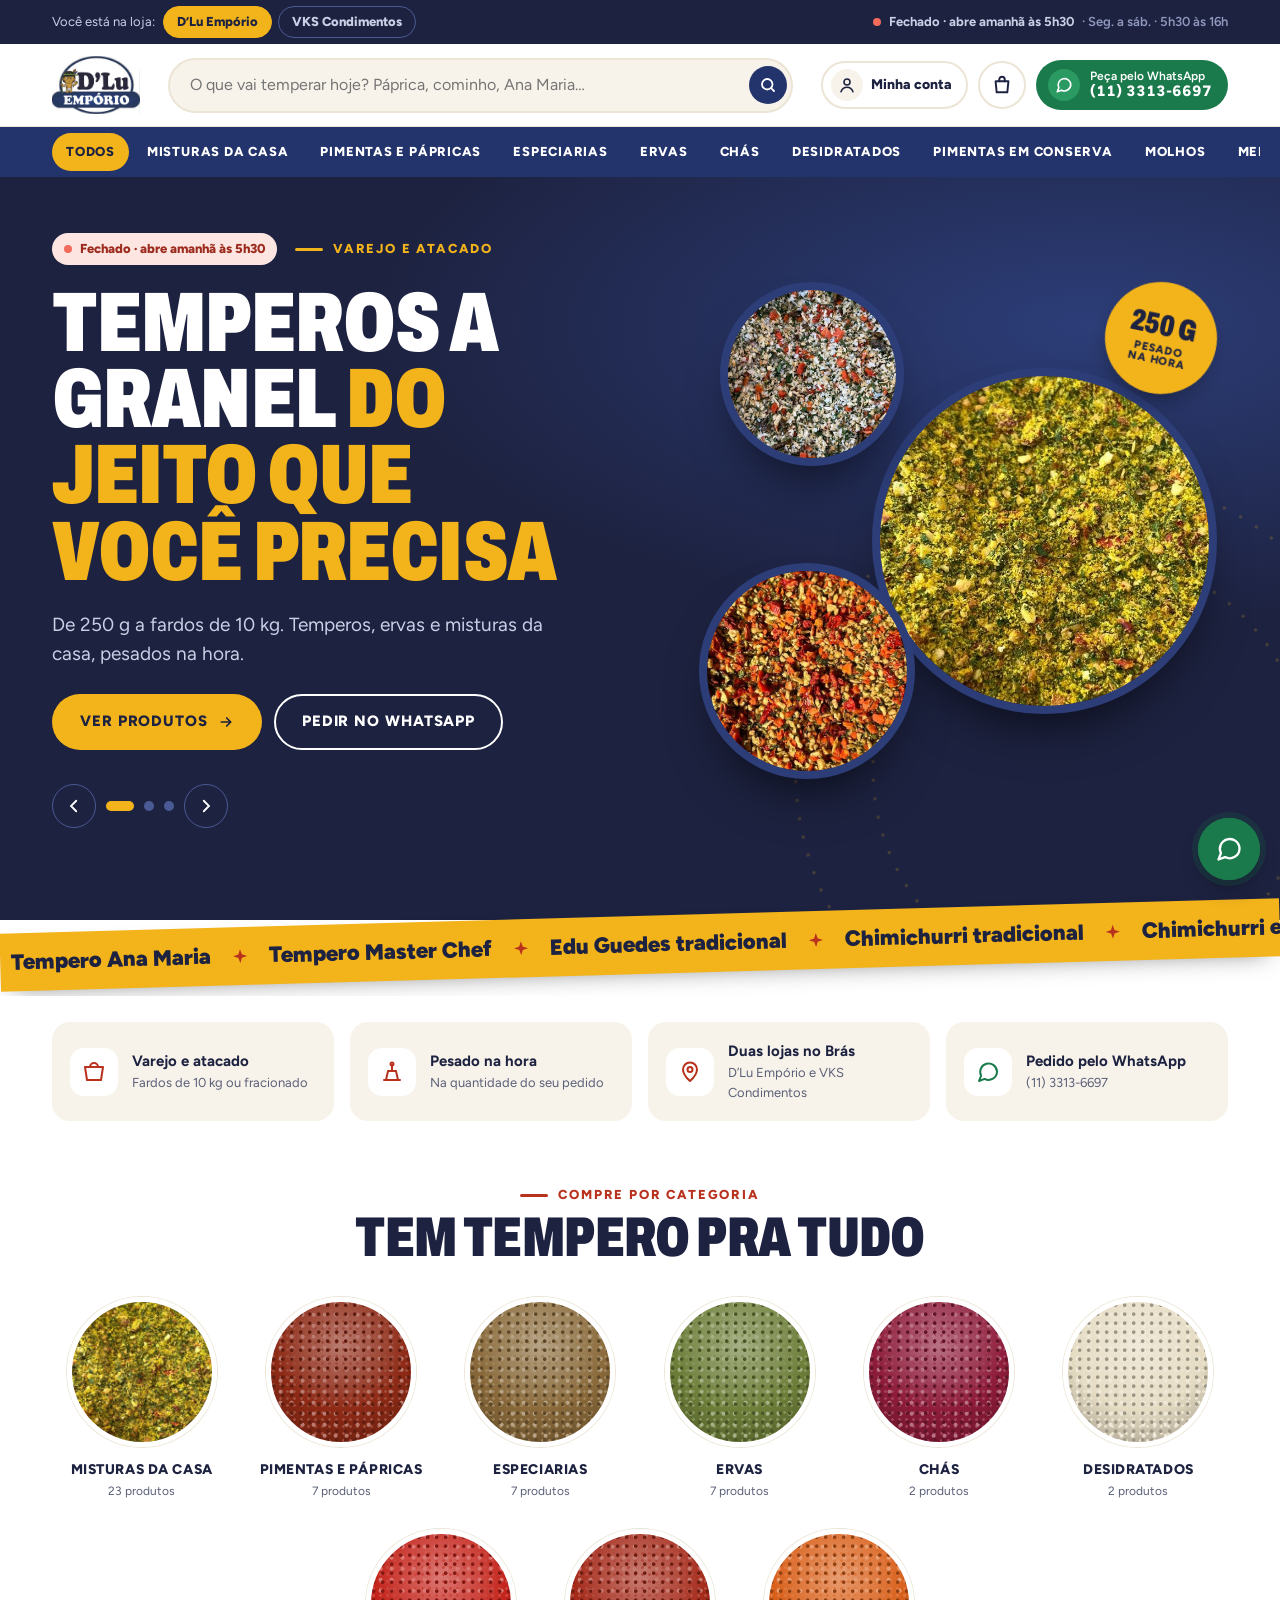
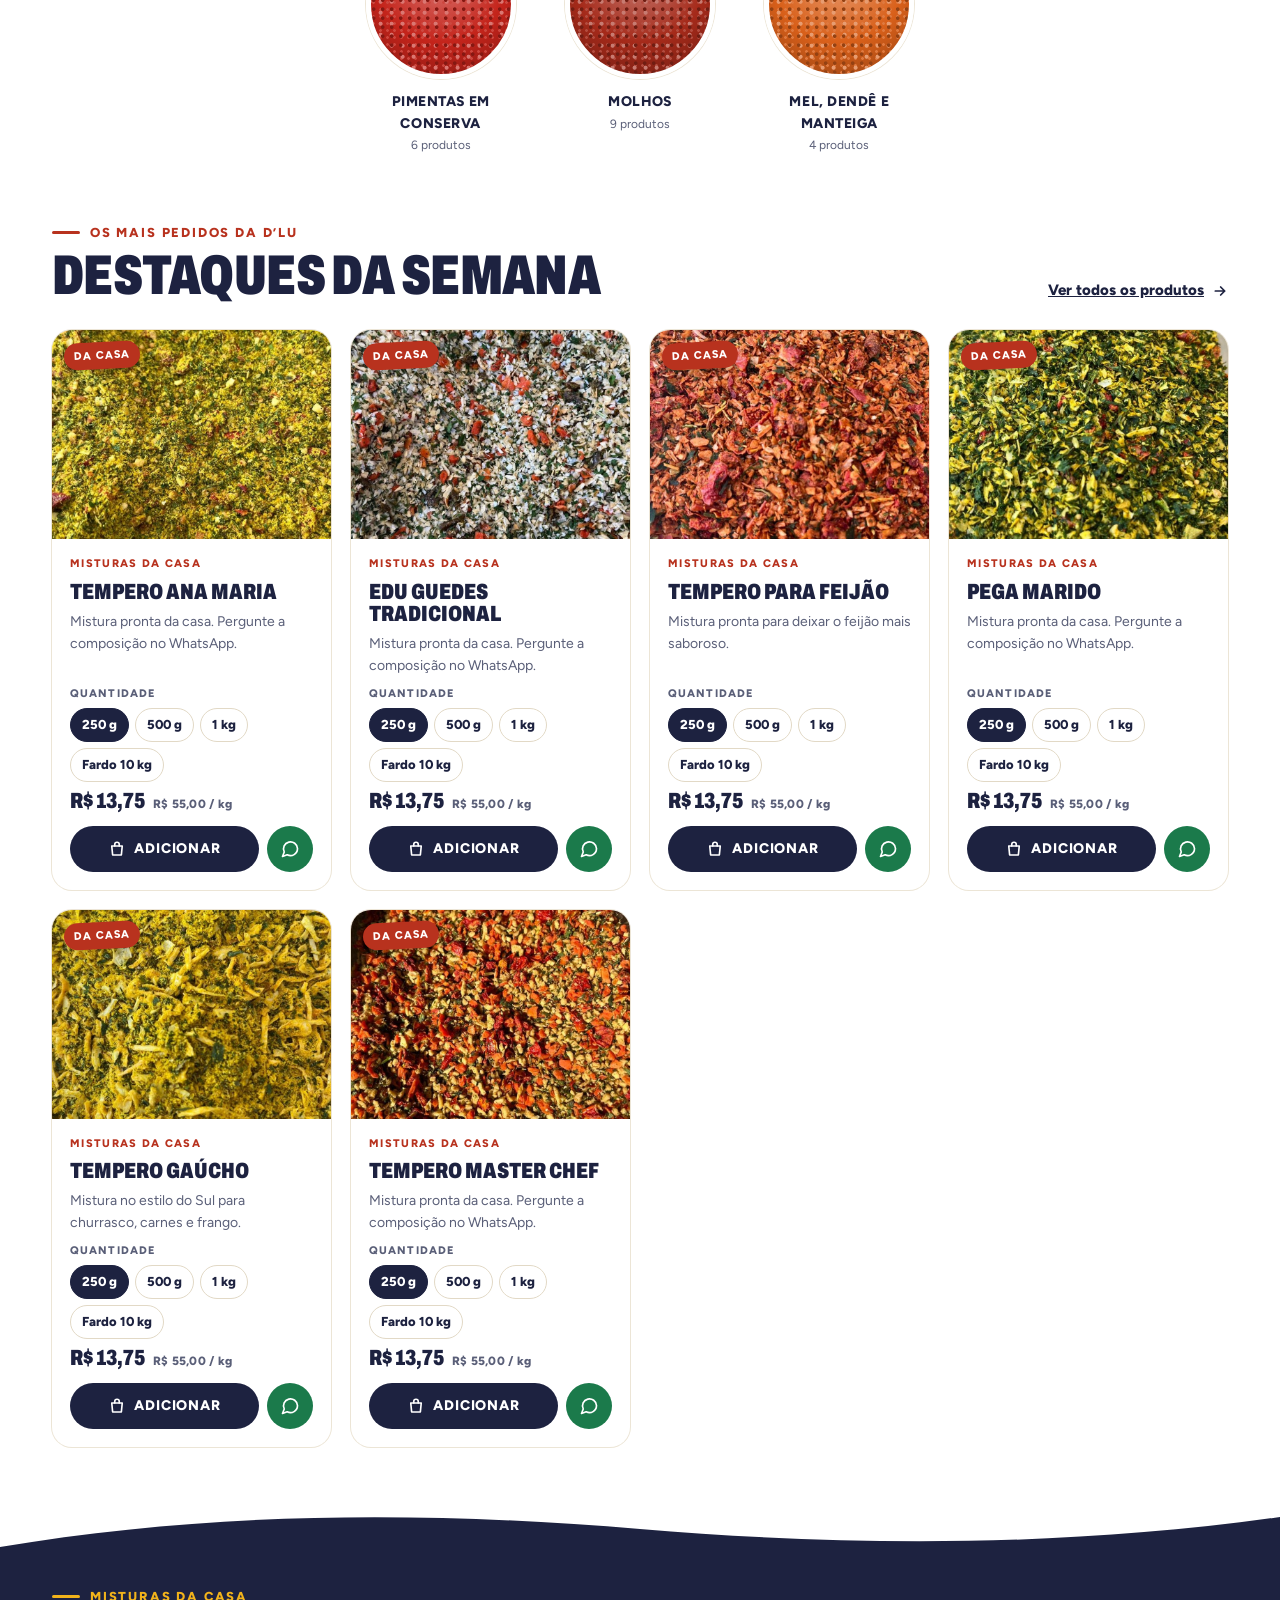
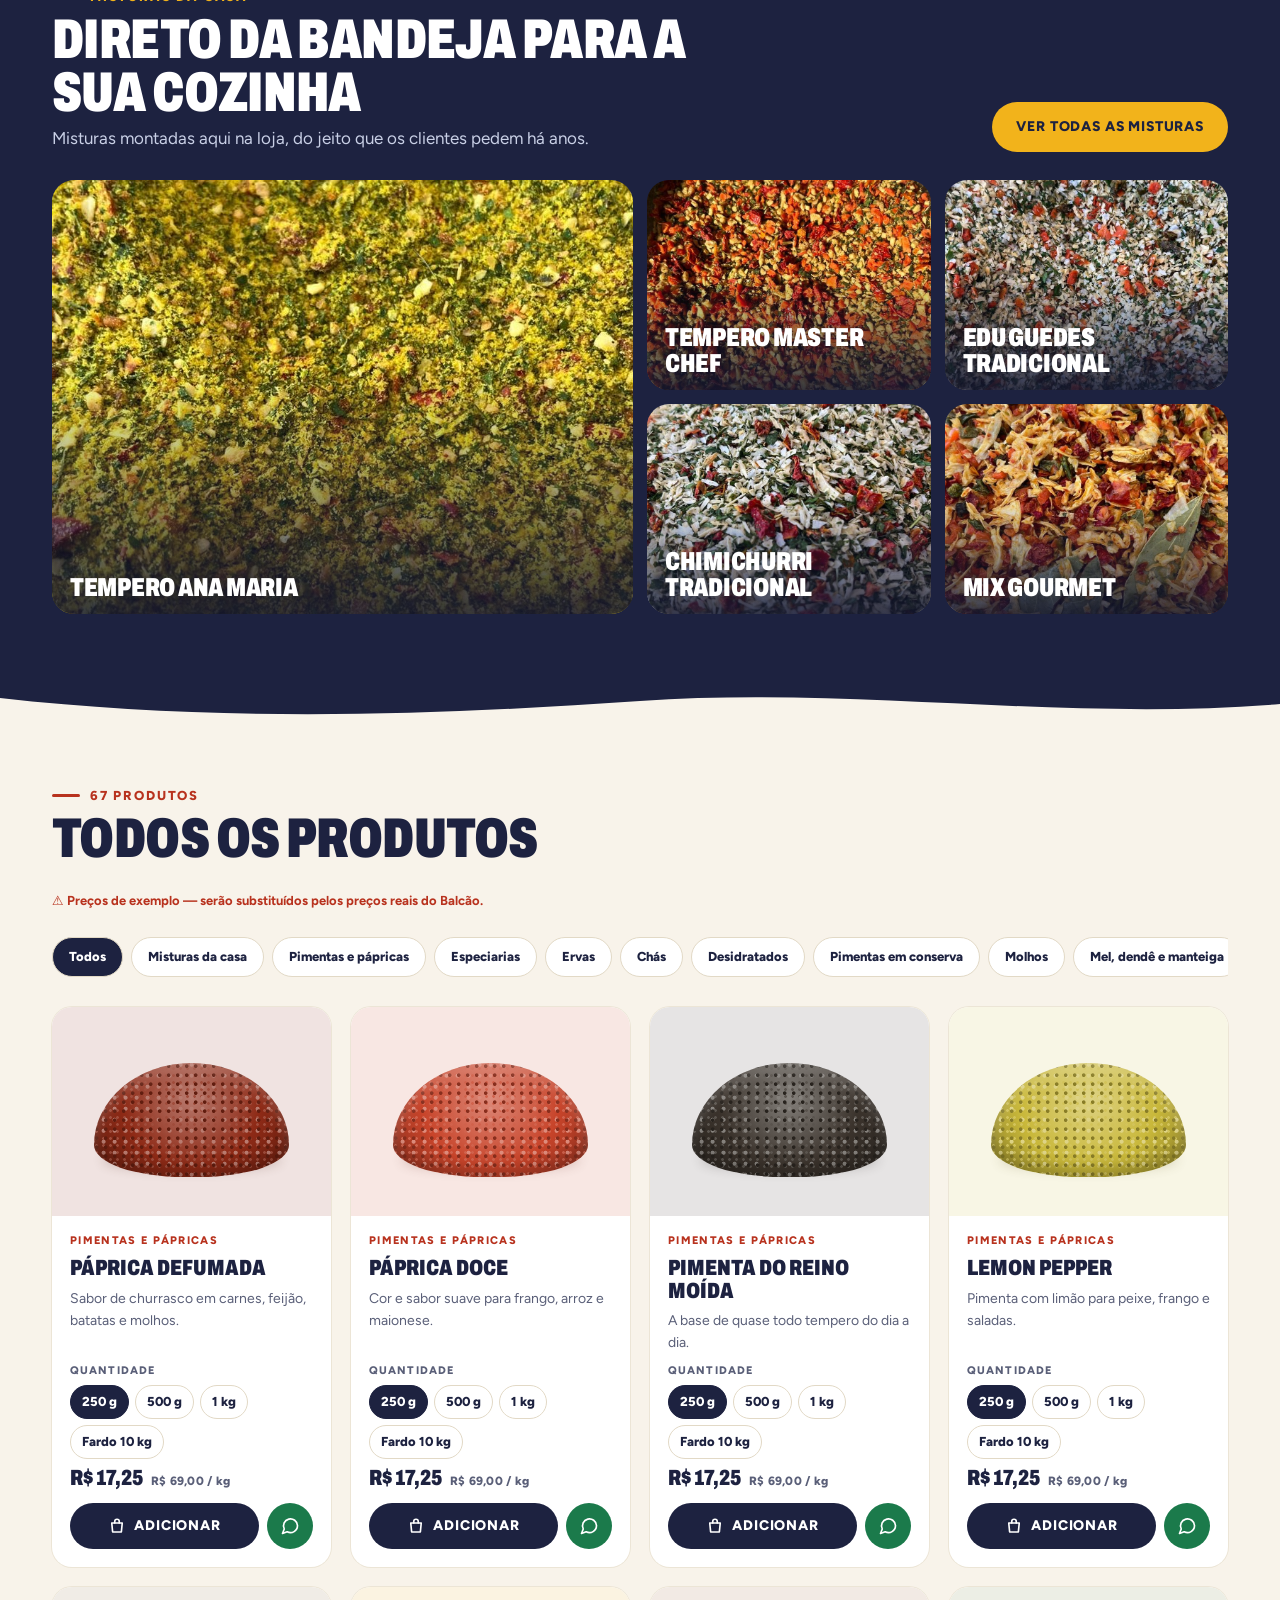
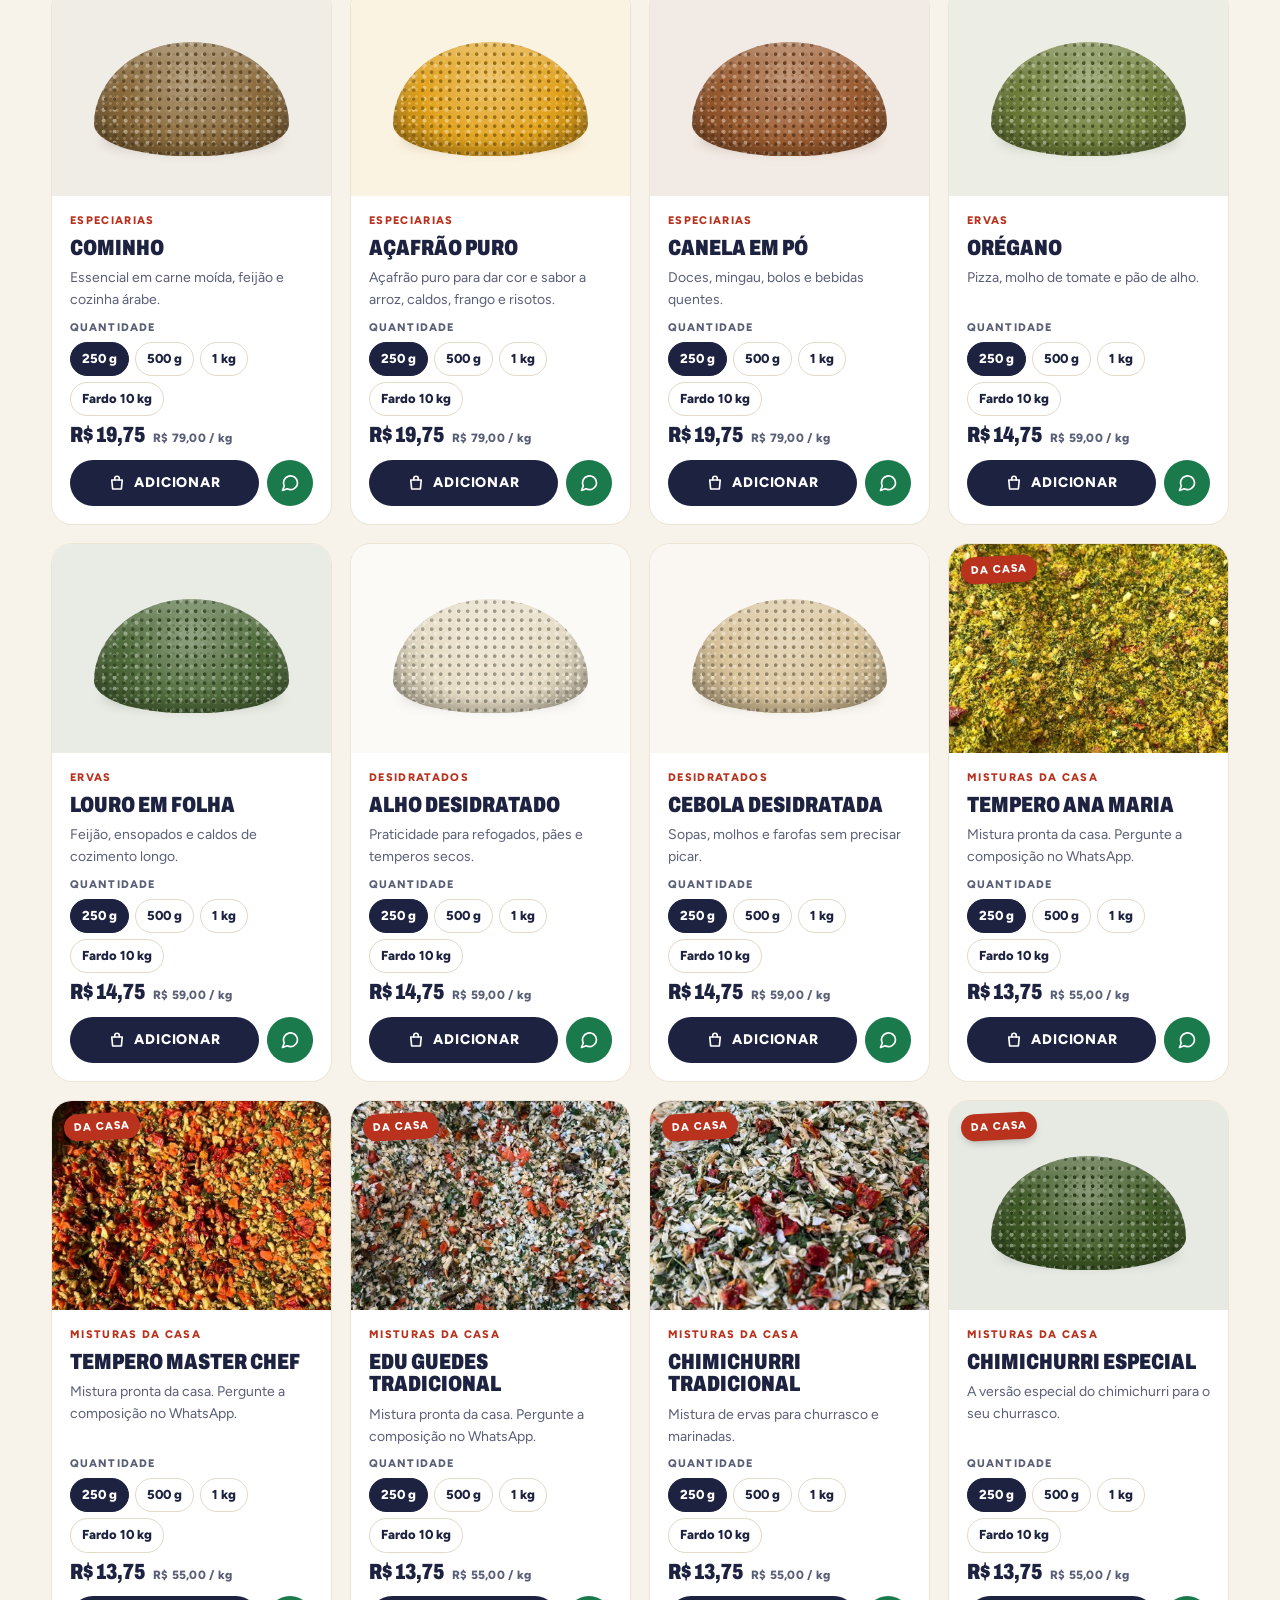
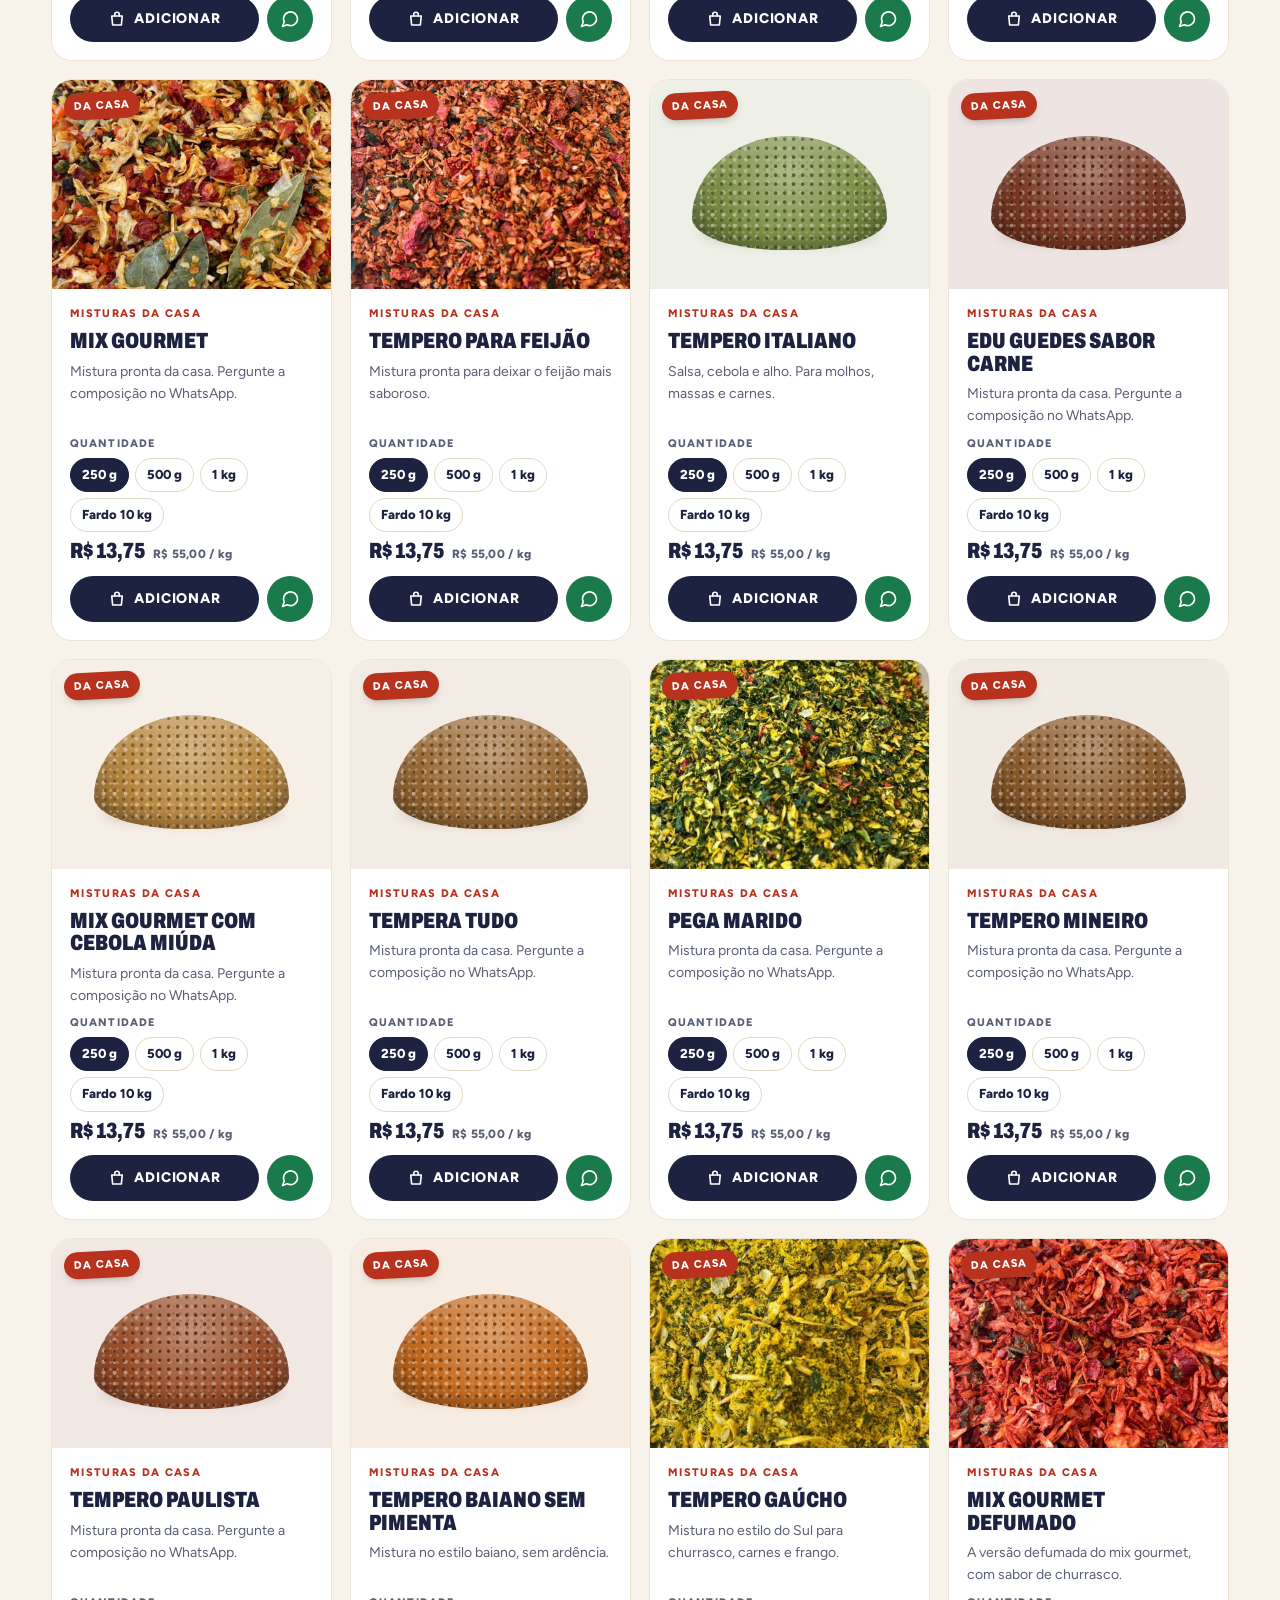
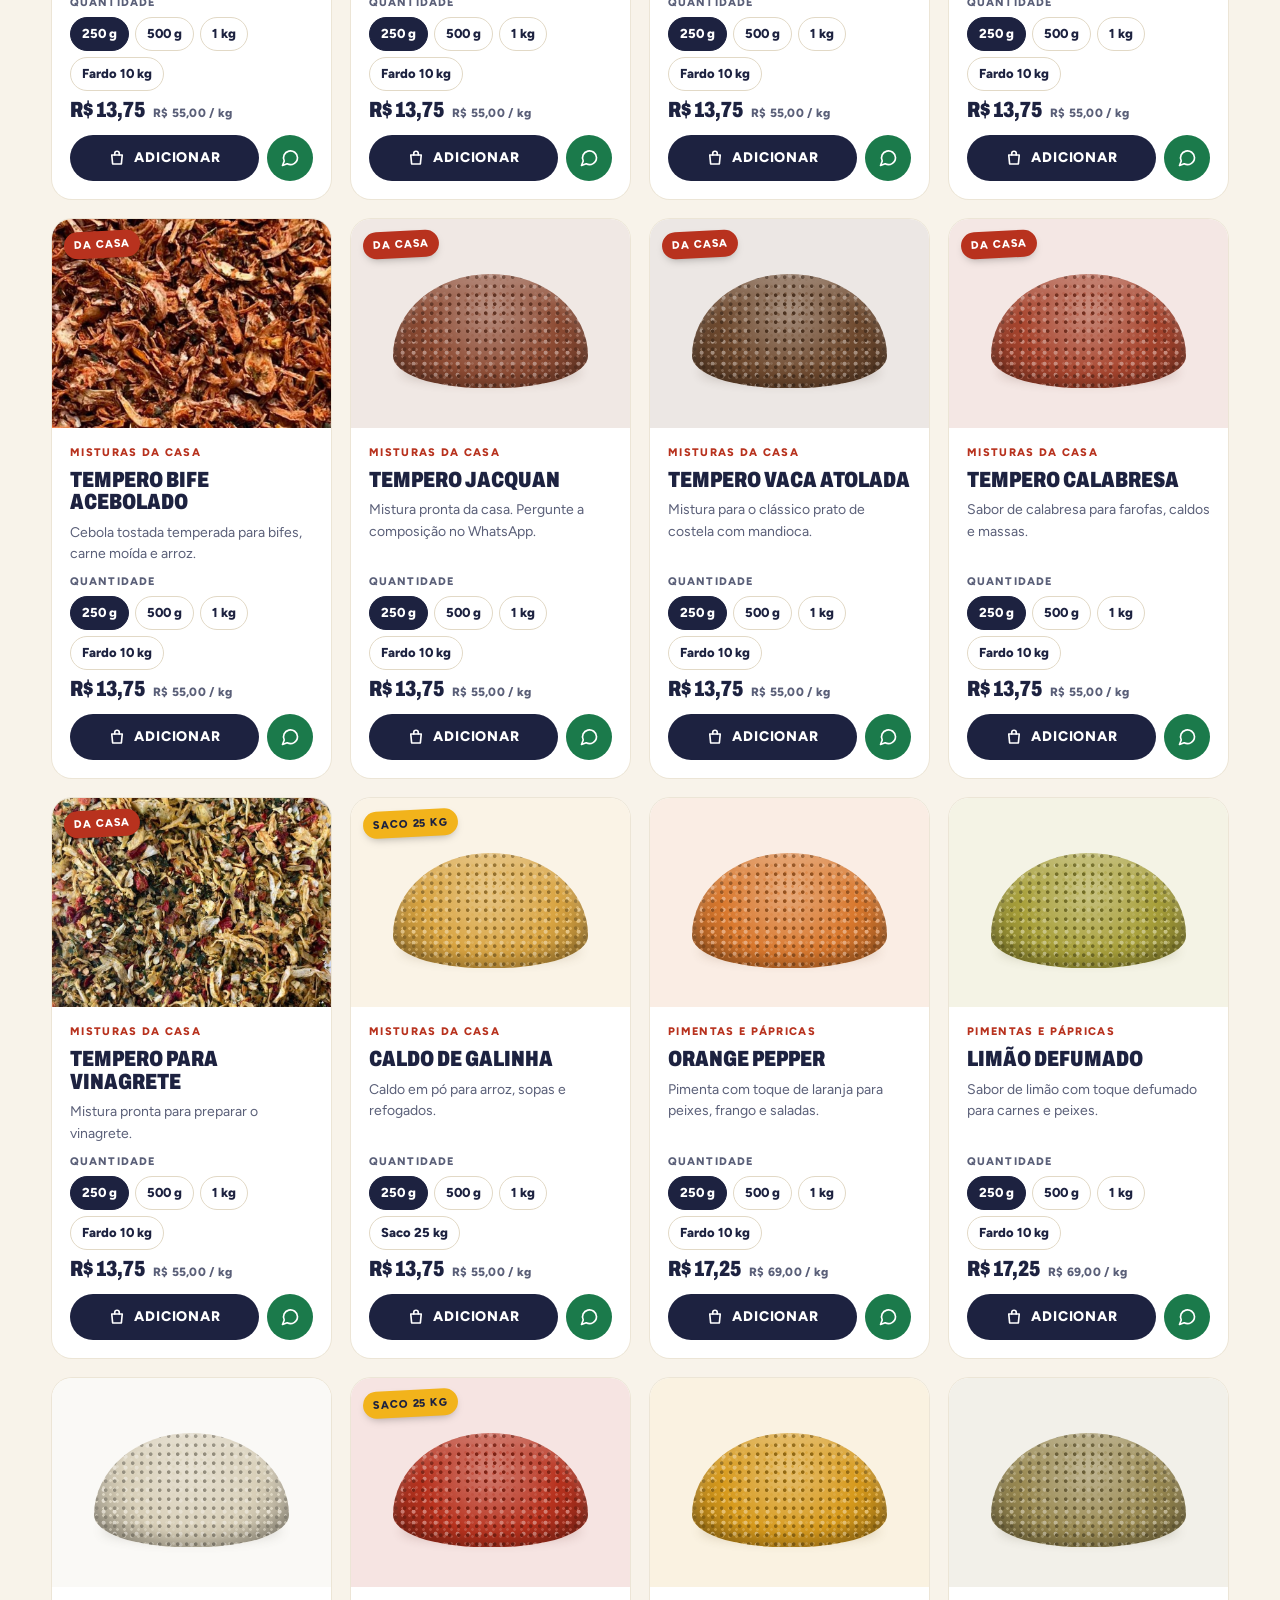
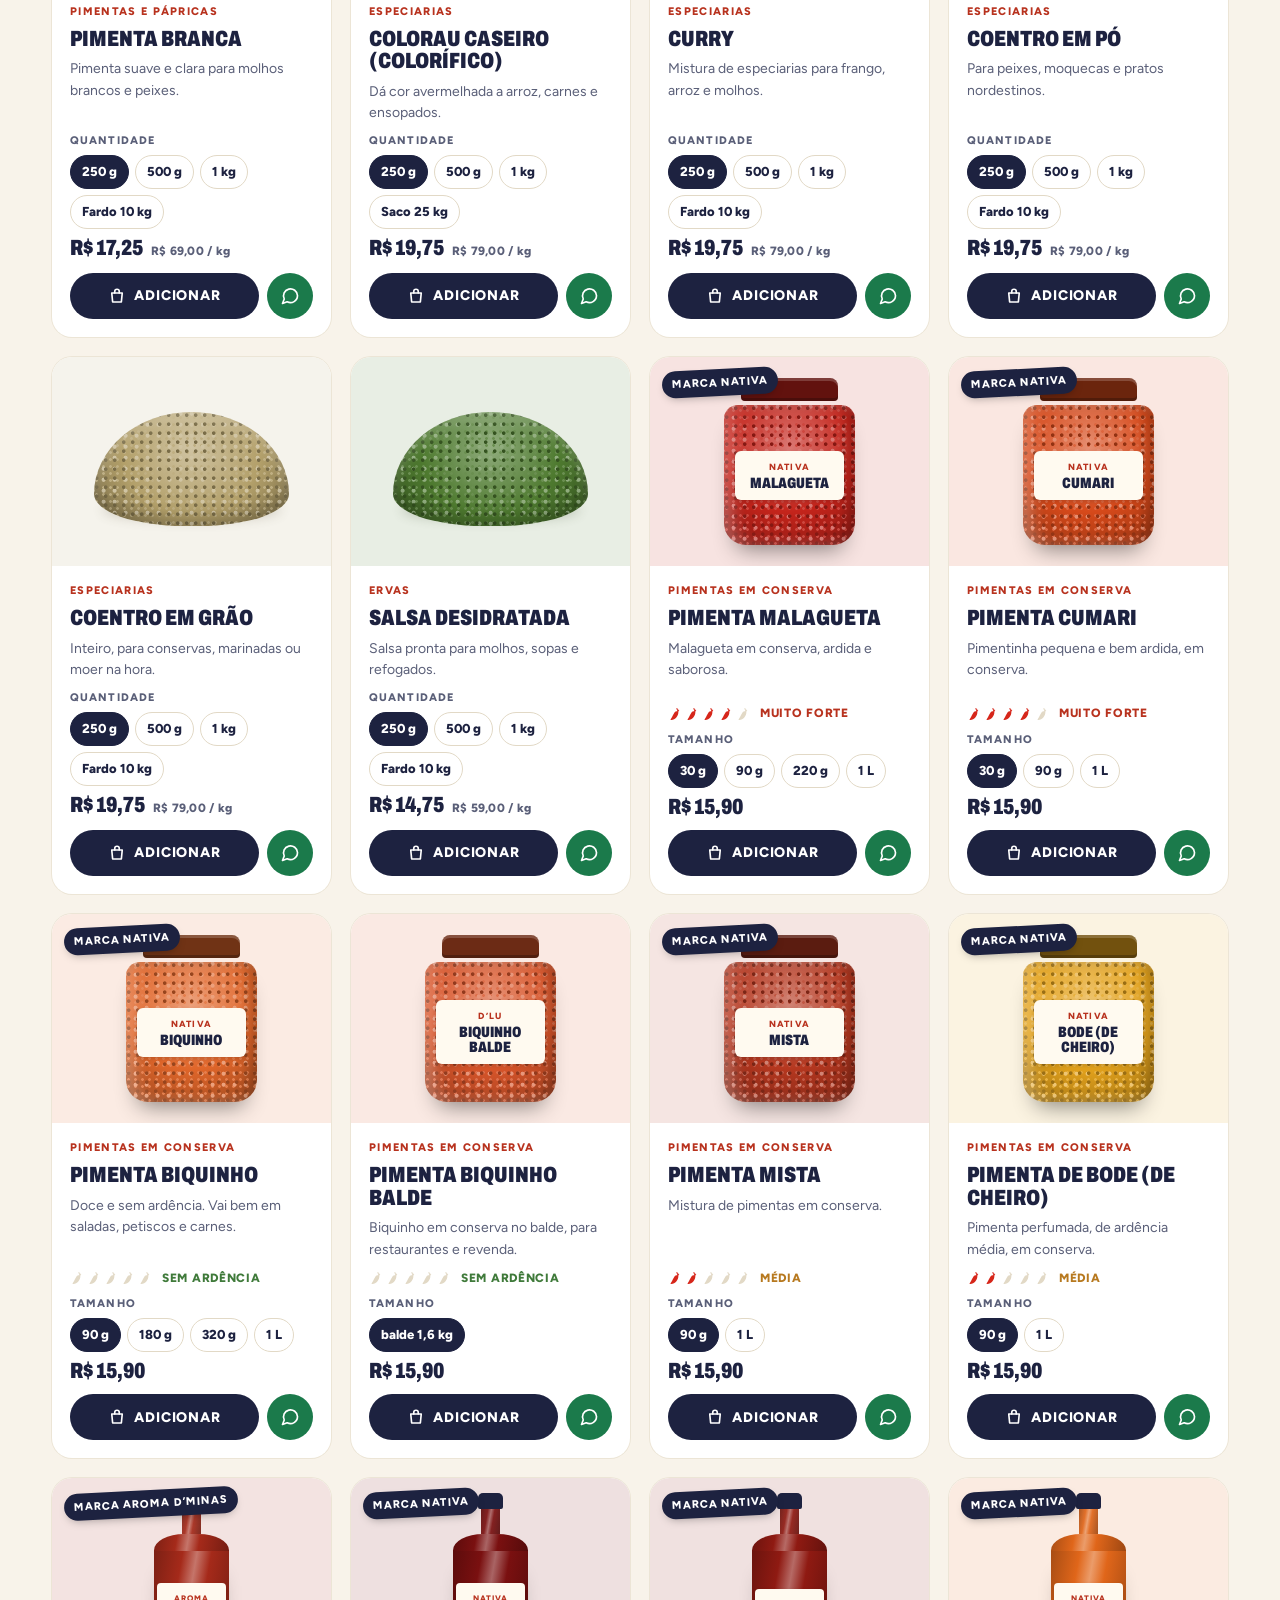
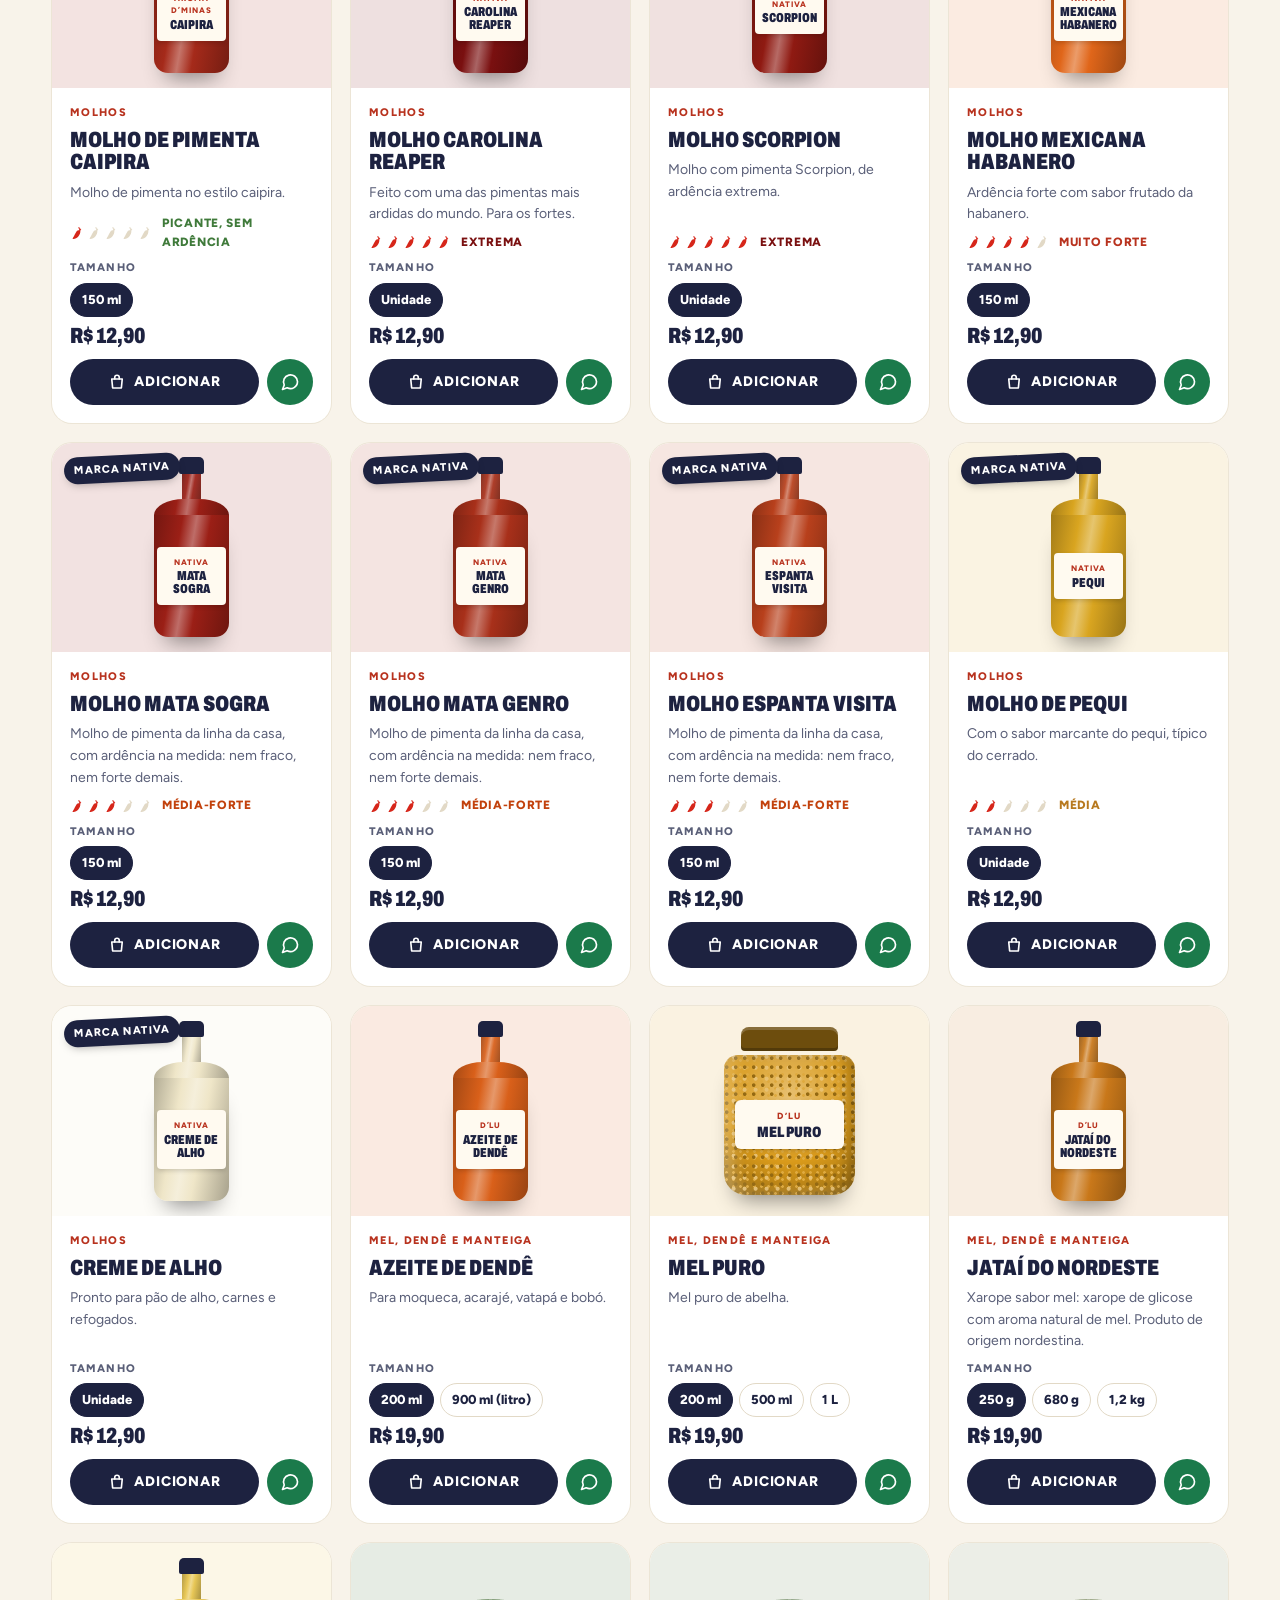
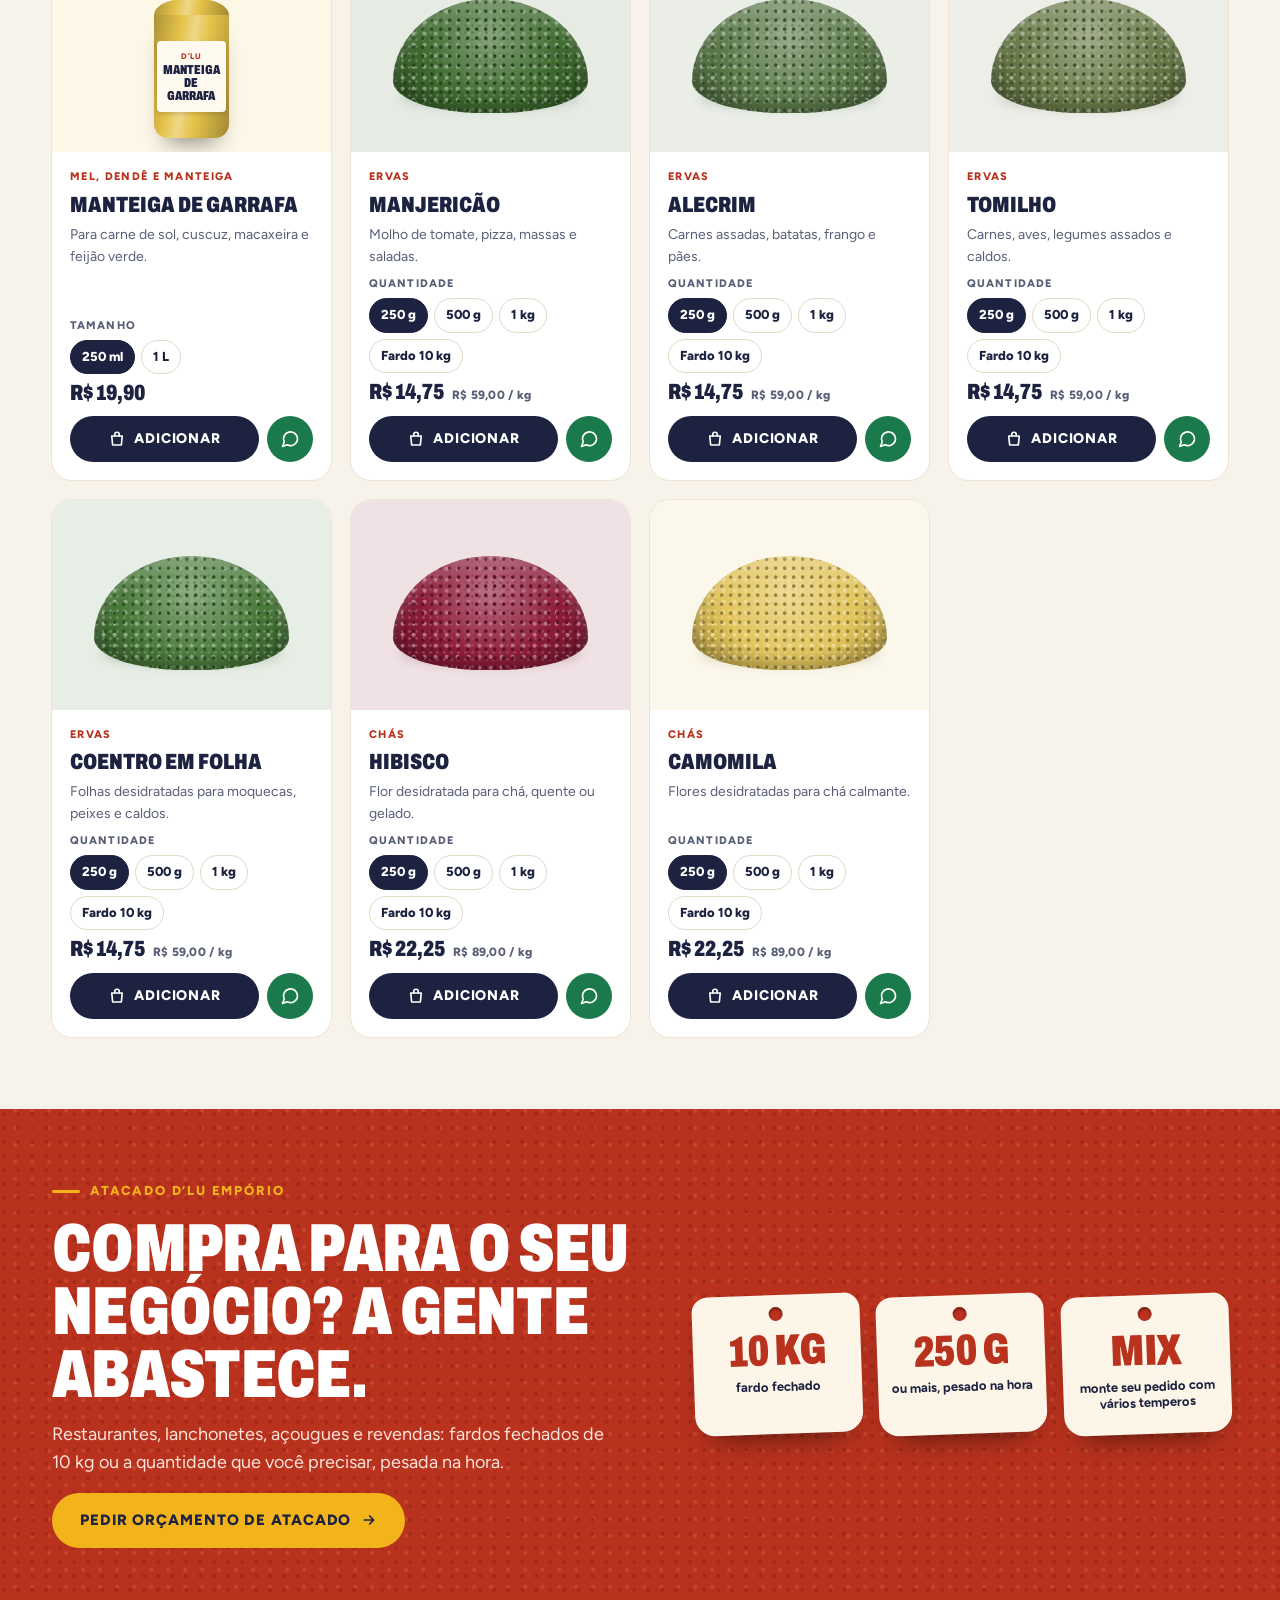
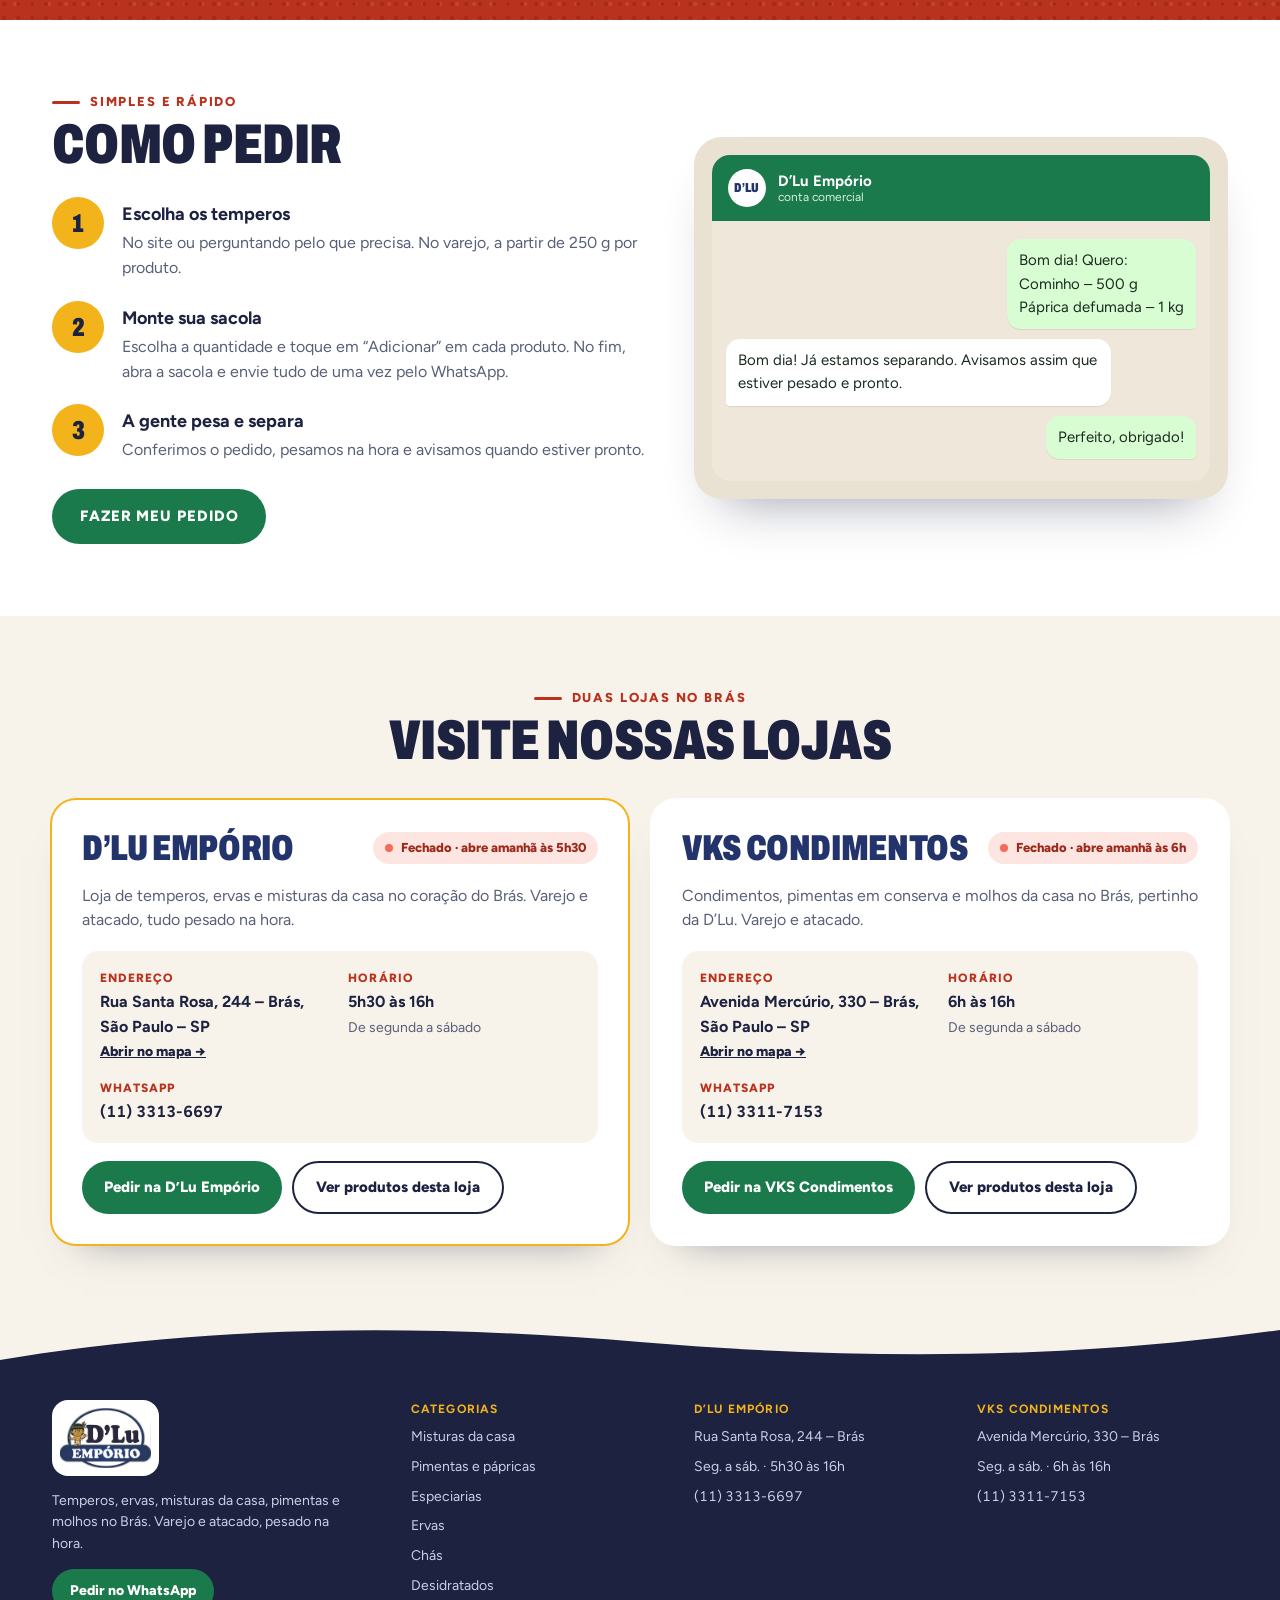
==== index.html @ 2979d780 "Site no ar: catálogo em HTML/CSS/JS puro com preços Reescreve o site (antes só no editor de design ." ====
<!doctype html>
<html lang="pt-BR">
<head>
<meta charset="utf-8">
<meta name="viewport" content="width=device-width, initial-scale=1">
<title>D’Lu Empório e VKS Condimentos — Temperos no Brás</title>
<meta name="description" content="Temperos, ervas, misturas da casa, pimentas e molhos no Brás, São Paulo. Varejo e atacado, pesado na hora. Monte seu pedido e envie pelo WhatsApp.">
<meta property="og:title" content="D’Lu Empório e VKS Condimentos">
<meta property="og:description" content="Temperos a granel no Brás. Varejo e atacado, pesado na hora.">
<meta property="og:type" content="website">
<link rel="icon" href="data:image/svg+xml,%3Csvg xmlns='http://www.w3.org/2000/svg' viewBox='0 0 32 32'%3E%3Crect width='32' height='32' rx='7' fill='%231d2240'/%3E%3Cpath d='M16 5l2.8 8.4L27 16l-8.2 2.6L16 27l-2.8-8.4L5 16l8.2-2.6z' fill='%23f2b31b'/%3E%3C/svg%3E">
<link rel="stylesheet" href="estilo.css">
</head>
<body>
<div id="app" style="width:100%;position:relative">
  <div class="topo" id="topo" style="position:sticky;top:0;z-index:40"></div>
  <div id="hero"></div>
  <div id="corpo"></div>
  <div id="catalogo"></div>
  <div id="atacado"></div>
  <div id="pedir"></div>
  <div id="visite"></div>
  <div id="rodape"></div>
  <div id="overlay"></div>
  <noscript><div style="padding:40px;text-align:center;font-family:sans-serif">Este site precisa de JavaScript. Pelo WhatsApp: D’Lu (11) 3313-6697 · VKS (11) 3311-7153.</div></noscript>
</div>
<script src="dados/catalogo.js"></script>
<script src="app.js"></script>
</body>
</html>
---- estilo.css ----
/* D'Lu Empório e VKS Condimentos — estilos do site.
   Portado fielmente do design original (feira de temperos do Brás). */
@import url('https://fonts.googleapis.com/css2?family=Archivo:wdth,wght@62..100,500..900&family=Figtree:wght@400;500;600;700;800&display=swap');

:root{
  --azul:#1d2240; --azul-marca:#23336b; --azul2:#2c3d78;
  --amarelo:#f2b31b; --vermelho:#b8321e; --verde:#1b7a4b; --verde-h:#155f3b;
  --creme:#f8f3ea; --linha:#ece5d6; --linha2:#e2d9c6; --sec:#5a5f78;
}
*{box-sizing:border-box}
html{scroll-behavior:smooth}
body{margin:0;background:#fff;color:var(--azul);font-family:'Figtree','Segoe UI',system-ui,sans-serif;font-size:16px;line-height:1.55}
a{color:var(--azul)}a:hover{color:var(--vermelho)}
img{max-width:100%}
button{font-family:inherit}

.wrap{max-width:1240px;margin:0 auto;padding-left:clamp(16px,3vw,32px);padding-right:clamp(16px,3vw,32px)}
.disp{font-family:'Archivo','Arial Narrow',sans-serif;font-stretch:72%;text-transform:uppercase;letter-spacing:-0.01em}
.eyebrow{display:inline-flex;align-items:center;gap:10px;font-size:13px;font-weight:800;letter-spacing:.14em;text-transform:uppercase}
.eyebrow::before{content:"";width:28px;height:3px;border-radius:3px;background:currentColor}
.head-row{display:grid;grid-template-columns:auto minmax(0,1fr) auto;gap:28px;align-items:center}
.catnav{display:flex;gap:4px;overflow-x:auto;scrollbar-width:none}
.catnav::-webkit-scrollbar{display:none}
.hero{display:grid;grid-template-columns:minmax(0,1.05fr) minmax(0,1fr);gap:40px;align-items:center}
.bowls{position:relative;width:100%;max-width:540px;aspect-ratio:1;justify-self:end}
.bowl{position:absolute;border-radius:50%;overflow:hidden;border:8px solid #2c3d78;box-shadow:0 30px 50px -20px rgba(0,0,0,.6)}
.bowl img{width:100%;height:100%;object-fit:cover;display:block;transition:transform .6s ease}
.bowl:hover img{transform:scale(1.08) rotate(3deg)}
.fita{overflow:hidden;padding-block:22px;margin-top:-26px;position:relative;z-index:3}
.fita-faixa{transform:rotate(-1.6deg);background:var(--amarelo);box-shadow:0 10px 24px -14px rgba(0,0,0,.5)}
.fita-trilho{display:flex;width:max-content;animation:corre 60s linear infinite}
@keyframes corre{to{transform:translateX(-50%)}}
.trust{display:grid;grid-template-columns:repeat(4,minmax(0,1fr));gap:16px}
.circles{display:flex;flex-wrap:wrap;justify-content:center;gap:28px 20px}
.circles > *{flex:0 0 calc((100% - 100px) / 6);min-width:0}
.prods{display:grid;grid-template-columns:repeat(auto-fill,minmax(220px,1fr));gap:20px}
.bento{display:grid;grid-template-columns:repeat(4,minmax(0,1fr));grid-auto-rows:210px;gap:14px}
.bento > *:first-child{grid-column:span 2;grid-row:span 2}
.bento-item img{transition:transform .5s ease}
.bento-item:hover img{transform:scale(1.06)}
.atacado{display:grid;grid-template-columns:minmax(0,1.1fr) minmax(0,1fr);gap:48px;align-items:center}
.tags{display:grid;grid-template-columns:repeat(3,minmax(0,1fr));gap:16px}
.pedir{display:grid;grid-template-columns:minmax(0,1fr) minmax(0,.9fr);gap:48px;align-items:center}
.lojas{display:grid;grid-template-columns:repeat(2,minmax(0,1fr));gap:24px}
.foot{display:grid;grid-template-columns:minmax(0,1.3fr) repeat(3,minmax(0,1fr));gap:32px}
.card{transition:box-shadow .2s,transform .2s}
.card:hover{box-shadow:0 18px 34px -18px rgba(29,34,64,.5);transform:translateY(-4px)}
.card .midia-img{transition:transform .5s ease}
.card:hover .midia-img{transform:scale(1.07)}
.btn-wa{transition:background .15s}
.btn-wa:hover{background:var(--verde-h);color:#fff}
.btn-y{transition:background .15s,transform .15s}
.btn-y:hover{background:#ffc93d;color:var(--azul);transform:translateY(-1px)}
.btn-ghost:hover{background:#fff;color:var(--azul)}
.navlink:hover{background:var(--azul2);color:#fff}
.circ .dot{transition:transform .2s,box-shadow .2s}
.circ:hover .dot{transform:translateY(-4px) scale(1.03);box-shadow:0 16px 26px -14px rgba(29,34,64,.55)}
.search:focus{outline:3px solid var(--amarelo);outline-offset:1px}
button:focus-visible,a:focus-visible{outline:3px solid var(--amarelo);outline-offset:2px}
.qtd-btn:hover{background:var(--creme)}

/* preços */
.preco{font-family:'Archivo','Arial Narrow',sans-serif;font-stretch:75%;font-weight:900;color:var(--azul);line-height:1}
.preco-kg{font-size:12px;font-weight:800;color:var(--sec);letter-spacing:.02em;text-transform:none}
.preco-sel{font-size:22px}
.preco-consulta{font-size:13px;font-weight:800;color:var(--sec);text-transform:uppercase;letter-spacing:.06em}

/* ===== animações ===== */
@keyframes sobeA{from{opacity:0;transform:translateY(26px)}to{opacity:1;transform:none}}
@keyframes popA{from{opacity:0;transform:scale(.6) rotate(-14deg)}to{opacity:1;transform:none}}
@keyframes popB{from{opacity:0;transform:scale(.6) rotate(14deg)}to{opacity:1;transform:none}}
@keyframes flutua{0%,100%{transform:translateY(0)}50%{transform:translateY(-14px)}}
@keyframes gira{to{transform:rotate(360deg)}}
@keyframes balanco{0%,100%{transform:rotate(12deg)}50%{transform:rotate(2deg) scale(1.05)}}
@keyframes ping{from{transform:scale(1);opacity:.45}to{transform:scale(1.8);opacity:0}}
@keyframes pendulo{0%{transform:rotate(-2deg)}30%{transform:rotate(4deg)}60%{transform:rotate(-3deg)}100%{transform:rotate(-2deg)}}
@keyframes brilho{from{transform:translateX(-120%) skewX(-20deg)}to{transform:translateX(260%) skewX(-20deg)}}
.entra{animation:sobeA .8s cubic-bezier(.2,.7,.2,1) both}
.d1{animation-delay:.08s}.d2{animation-delay:.18s}.d3{animation-delay:.3s}.d4{animation-delay:.42s}.d5{animation-delay:.54s}
.bowl{animation:flutua 6s ease-in-out infinite}
.bowl-in{width:100%;height:100%;animation:popA .8s cubic-bezier(.2,.8,.2,1.2) both}
.gira{animation:gira 90s linear infinite;transform-origin:50% 50%}
.selo-250{animation:balanco 4.5s ease-in-out infinite}
.pulso{position:relative}
.pulso::before{content:"";position:absolute;inset:0;border-radius:50%;background:var(--verde);animation:ping 2.4s ease-out infinite;z-index:-1}
.etiqueta{transform:rotate(-2deg);transform-origin:50% 0}
.etiqueta:hover{animation:pendulo 1s ease-in-out}
.btn-y{position:relative;overflow:hidden}
.btn-y::after{content:"";position:absolute;top:0;bottom:0;left:0;width:40%;background:linear-gradient(90deg,transparent,rgba(255,255,255,.55),transparent);transform:translateX(-120%) skewX(-20deg)}
.btn-y:hover::after{animation:brilho .7s ease}
.navlink,.catnav button{transition:background .2s,color .2s}
.cel{display:grid}
@supports (animation-timeline: view()){
  .revela{animation:revela linear both;animation-timeline:view();animation-range:entry 0% entry 70%}
  @keyframes revela{from{opacity:0;transform:translateY(46px) scale(.97)}to{opacity:1;transform:none}}
  .revela-esq{animation:revelaEsq linear both;animation-timeline:view();animation-range:entry 0% entry 80%}
  @keyframes revelaEsq{from{opacity:0;transform:translateX(-50px)}to{opacity:1;transform:none}}
  .bolha{animation:bolha linear both;animation-timeline:view();transform-origin:100% 100%}
  .bolha.b1{animation-range:entry 30% cover 30%}
  .bolha.b2{animation-range:cover 25% cover 38%;transform-origin:0 100%}
  .bolha.b3{animation-range:cover 33% cover 45%}
  @keyframes bolha{from{opacity:0;transform:translateY(18px) scale(.85)}to{opacity:1;transform:none}}
}
@supports (animation-timeline: scroll()){
  .topo{animation:topoSombra linear both;animation-timeline:scroll();animation-range:0 160px}
  @keyframes topoSombra{to{box-shadow:0 12px 30px -14px rgba(20,24,48,.45)}}
  .topo-barra{max-height:60px;overflow:hidden;animation:recolhe linear both;animation-timeline:scroll();animation-range:0 120px}
  @keyframes recolhe{to{max-height:0;opacity:0}}
  .logo-img{animation:logoMenor linear both;animation-timeline:scroll();animation-range:0 160px}
  @keyframes logoMenor{to{height:40px}}
  .head-pad{animation:menosPad linear both;animation-timeline:scroll();animation-range:0 160px}
  @keyframes menosPad{to{padding-top:6px;padding-bottom:6px}}
}
@keyframes puloA{0%{transform:scale(1)}35%{transform:scale(1.25)}100%{transform:scale(1)}}
@keyframes gaveta{from{transform:translateX(100%)}to{transform:none}}
@keyframes fundoEntra{from{opacity:0}to{opacity:1}}
@keyframes avisoSobe{from{opacity:0;transform:translate(-50%,20px)}to{opacity:1;transform:translate(-50%,0)}}
@keyframes piscaVerde{0%,100%{box-shadow:0 0 0 0 rgba(76,194,127,.6)}50%{box-shadow:0 0 0 5px rgba(76,194,127,0)}}
.pulo{animation:puloA .45s ease}
.gaveta{animation:gaveta .35s cubic-bezier(.2,.8,.2,1) both}
.gaveta-fundo{animation:fundoEntra .25s ease both}
.aviso{animation:avisoSobe .3s ease both}
.ponto-vivo{animation:piscaVerde 2s ease-in-out infinite}
@media (prefers-reduced-motion:reduce){
  .pulo,.gaveta,.gaveta-fundo,.aviso,.ponto-vivo,.entra,.bowl,.bowl-in,.gira,.selo-250,.pulso::before,.revela,.revela-esq,.bolha,.etiqueta:hover,.btn-y:hover::after{animation:none!important}
  .fita-trilho{animation:none}.card,.circ .dot,.bowl img,.bento-item img,.card .midia-img{transition:none}.card:hover{transform:none}
}
@media (max-width:980px){
  .circles > *{flex-basis:calc((100% - 60px) / 4)}
  .trust{grid-template-columns:repeat(2,minmax(0,1fr))}
  .foot{grid-template-columns:repeat(2,minmax(0,1fr))}
  .bento{grid-template-columns:repeat(2,minmax(0,1fr));grid-auto-rows:170px}
}
@media (max-width:760px){
  .head-row{grid-template-columns:1fr auto}
  .head-search{grid-column:1 / -1;order:3}
  .hero,.atacado,.lojas,.pedir{grid-template-columns:1fr}
  .bowls{justify-self:center;max-width:380px}
  .hide-sm{display:none}
  .topo{position:static!important}
  .circles > *{flex-basis:calc((100% - 40px) / 3)}
}
@media (max-width:480px){
  .foot,.trust{grid-template-columns:1fr}
  .tags{grid-template-columns:repeat(3,minmax(0,1fr));gap:8px}
}
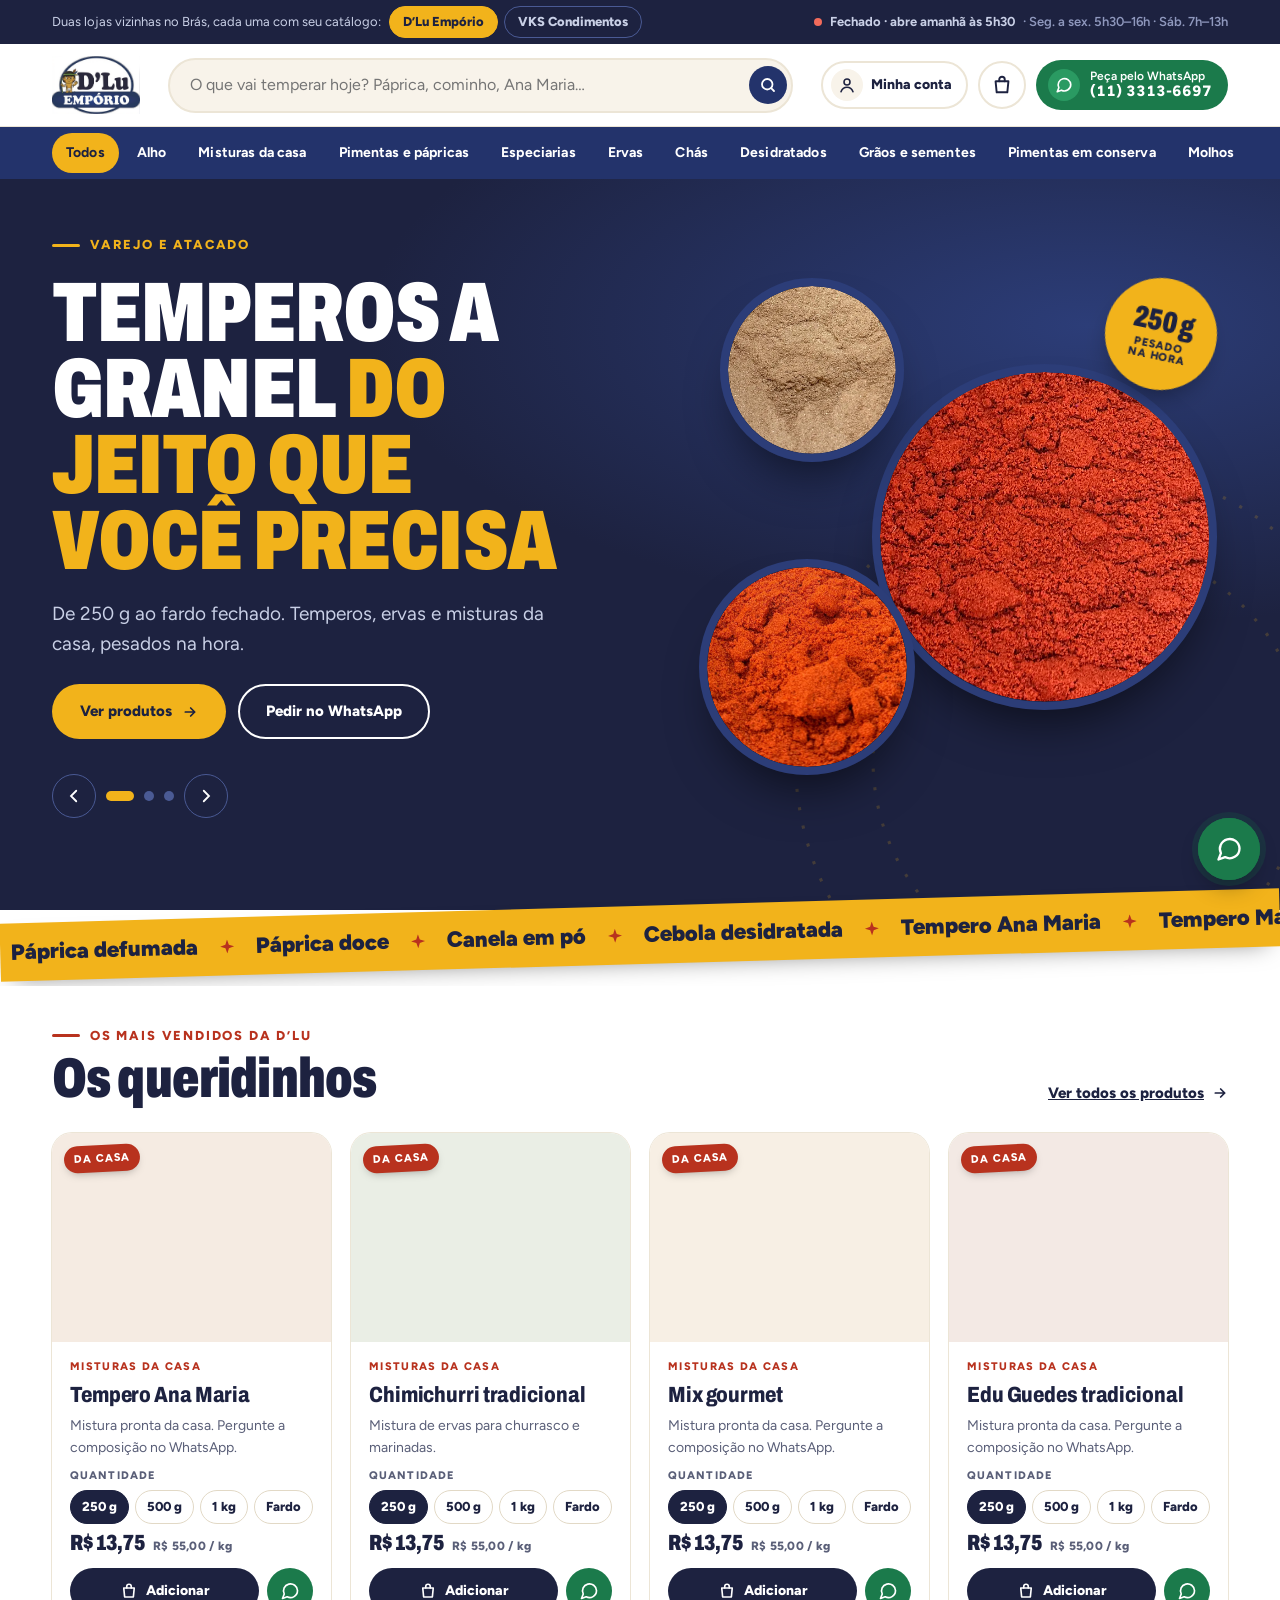
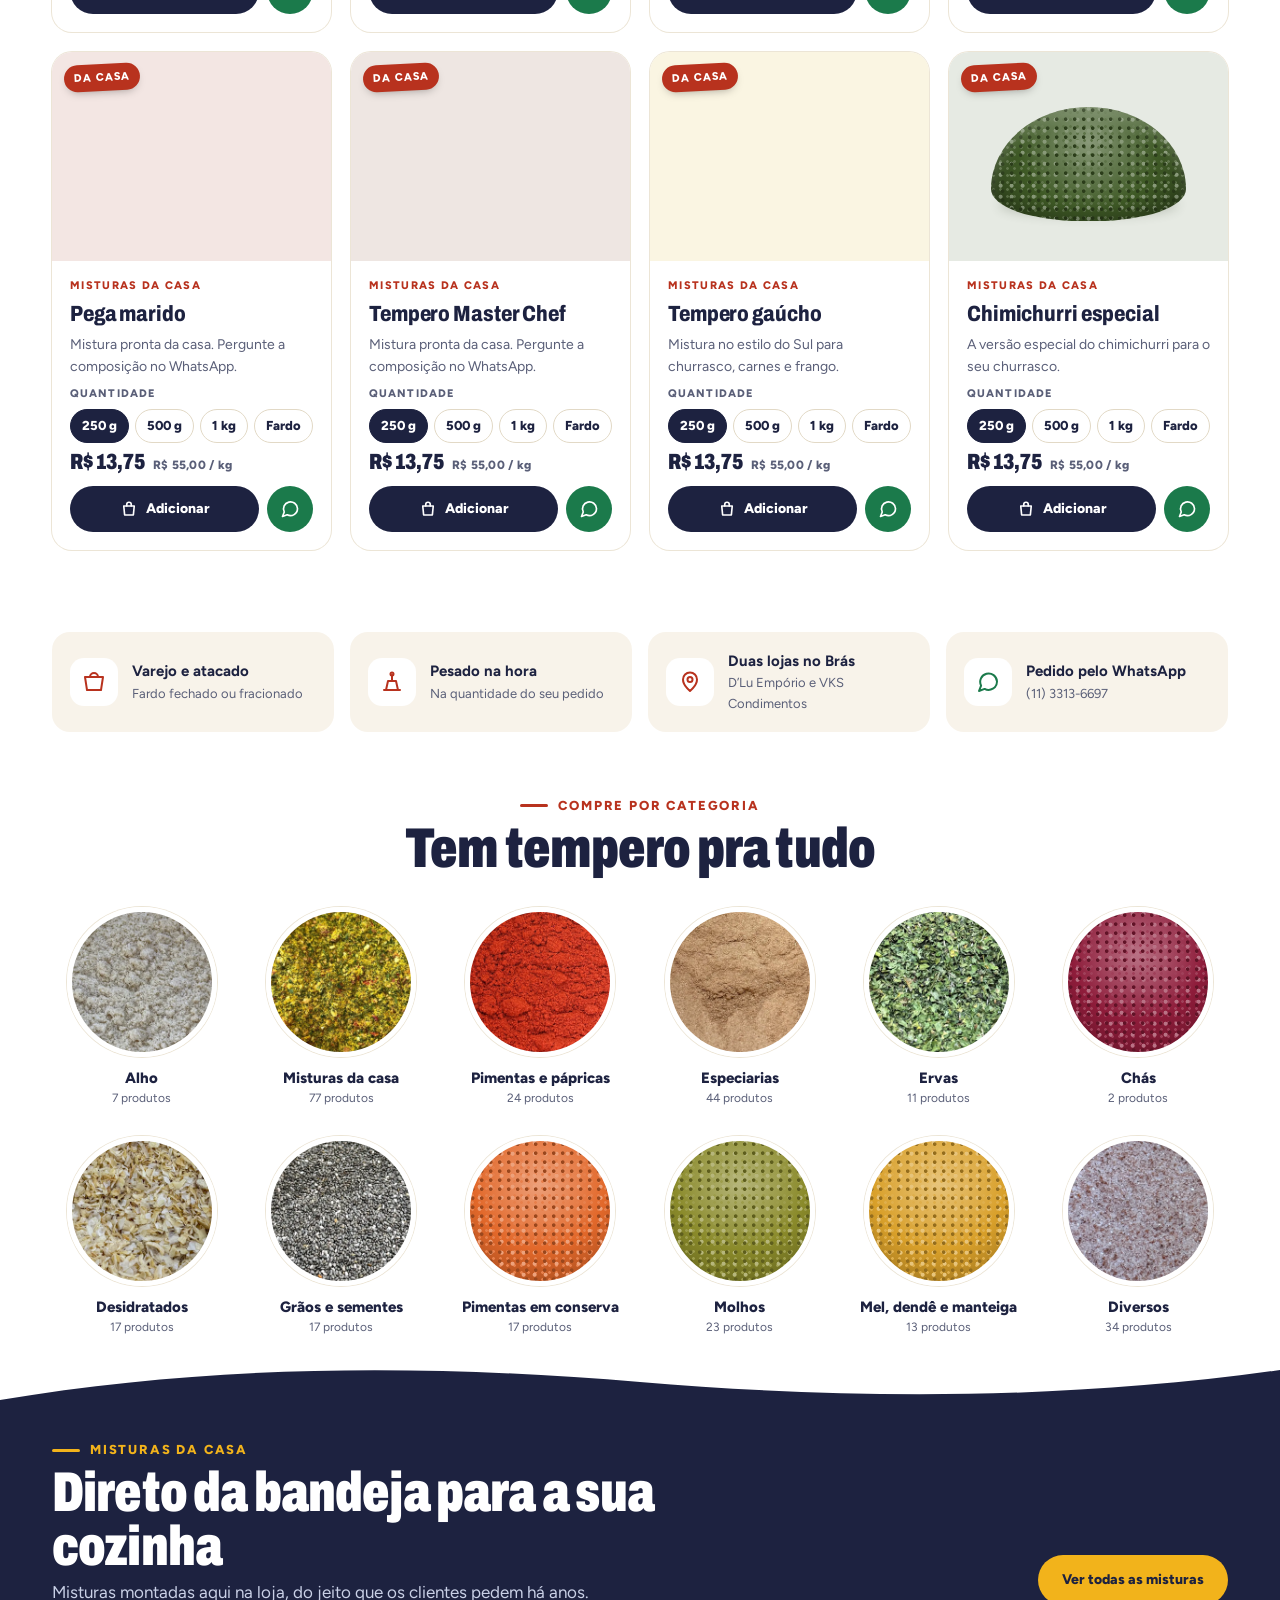
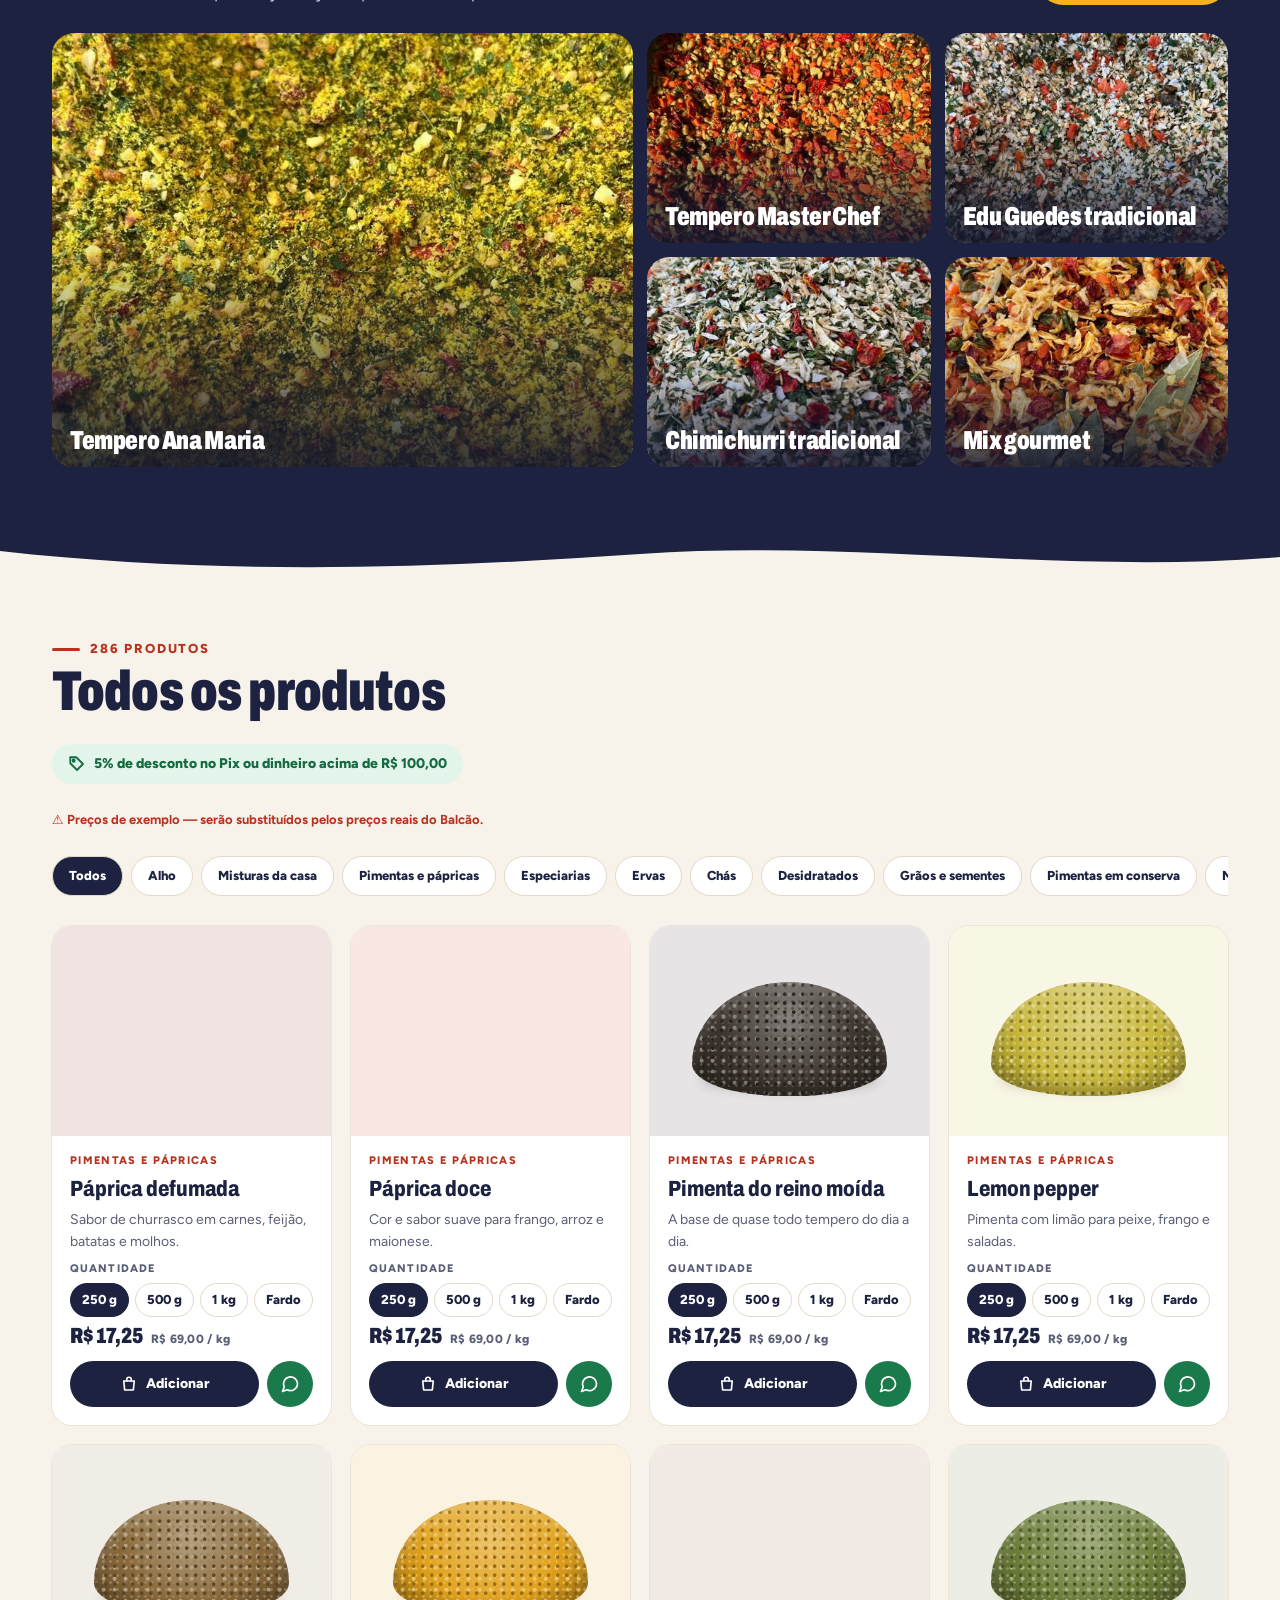
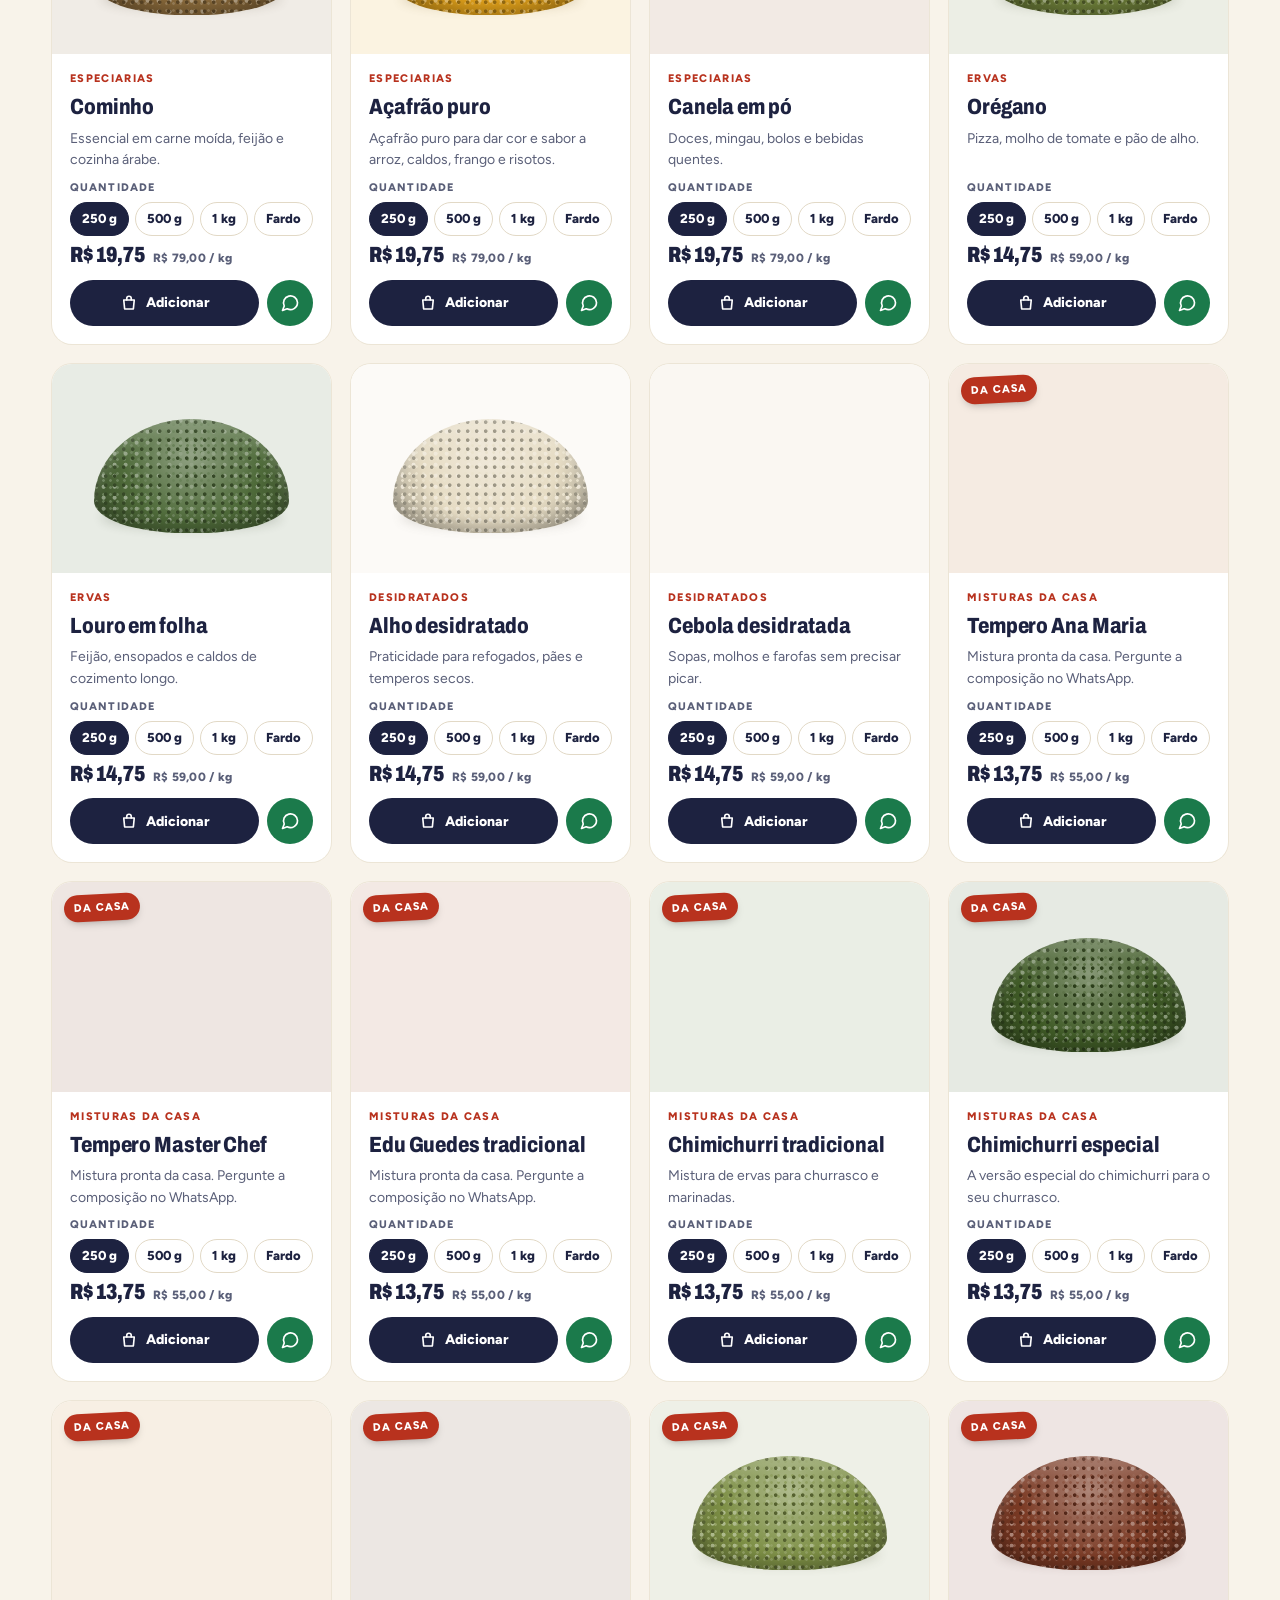
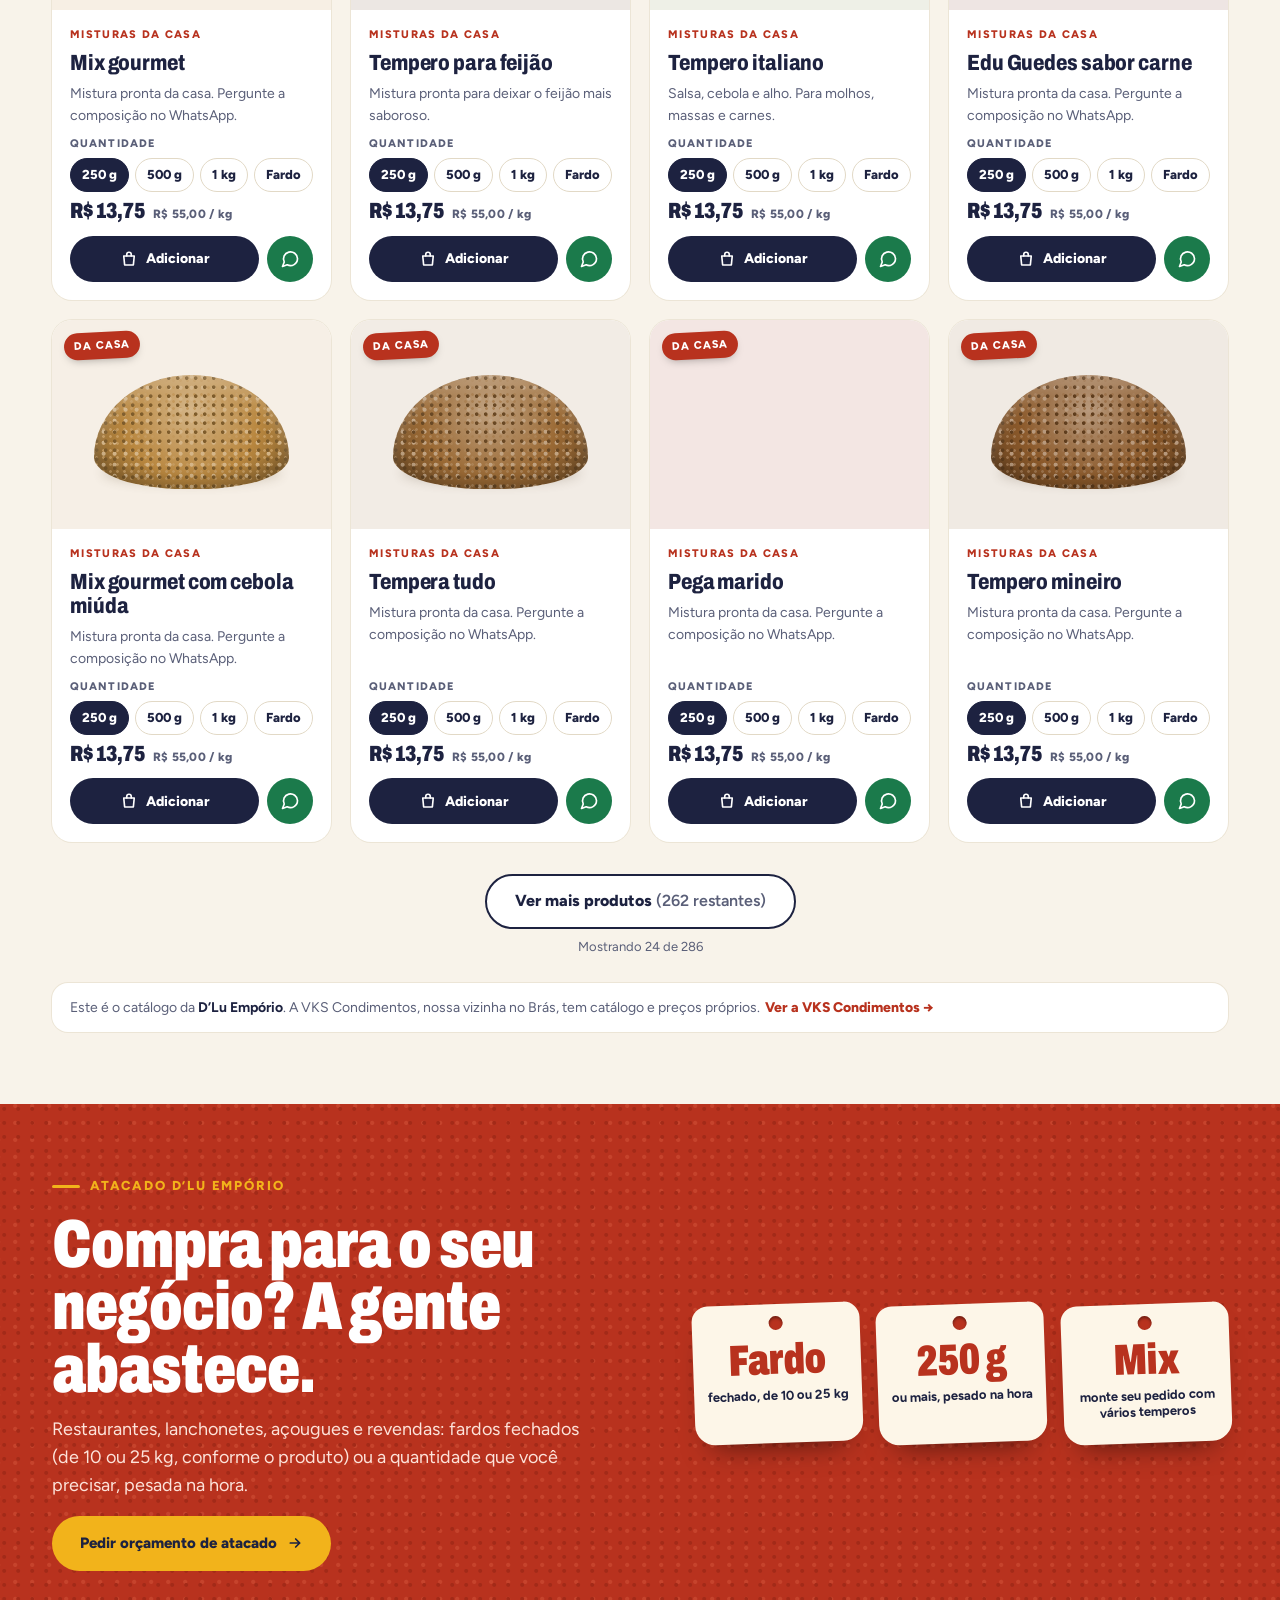
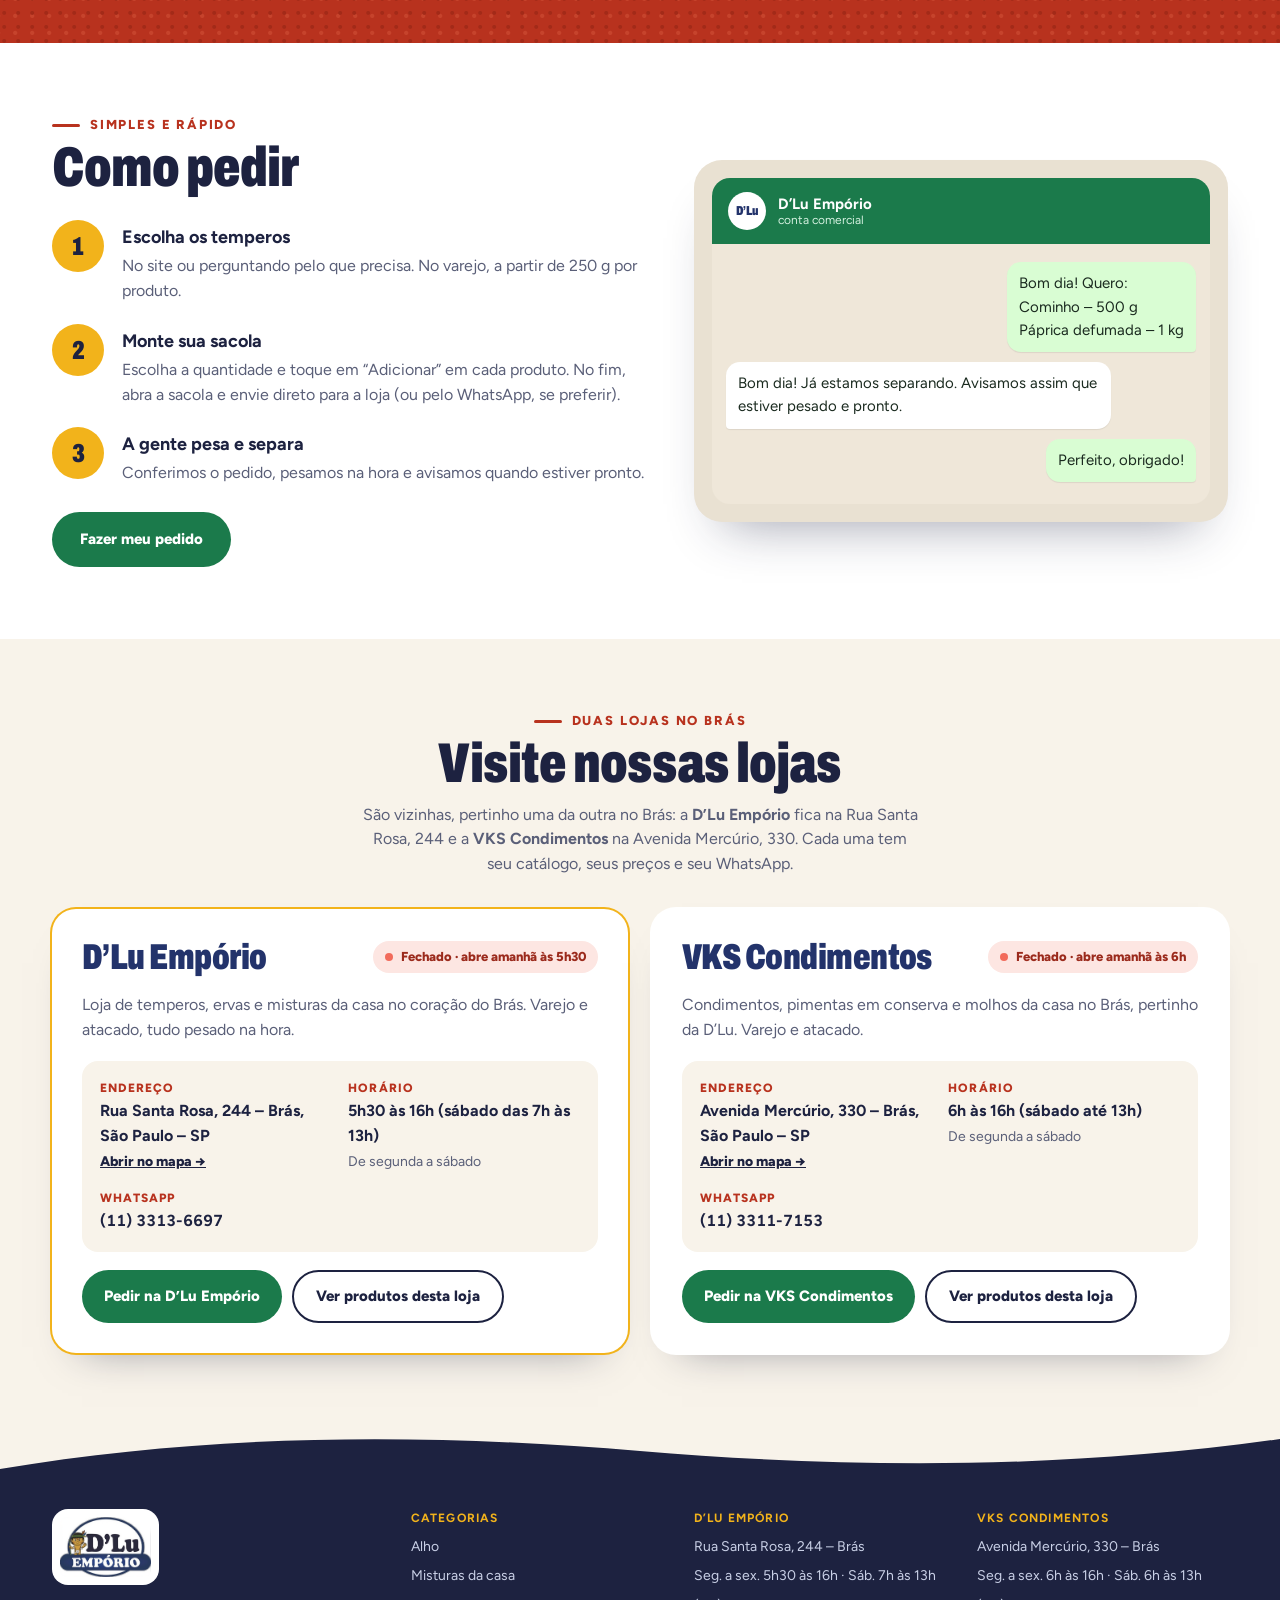
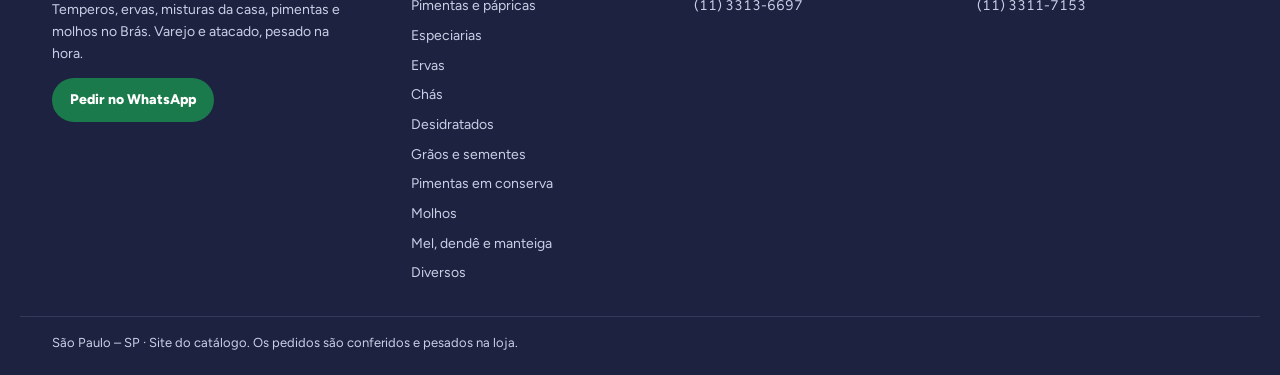
==== commit a5019dff: "Site: celular com cartões compactos e folha do produto, paginação, primeira tela menor, menos caixa-" ====
--- a/index.html
+++ b/index.html
@@ -22,6 +22,7 @@
   <div id="visite"></div>
   <div id="rodape"></div>
   <div id="overlay"></div>
+  <div id="folha"></div>
   <noscript><div style="padding:40px;text-align:center;font-family:sans-serif">Este site precisa de JavaScript. Pelo WhatsApp: D’Lu (11) 3313-6697 · VKS (11) 3311-7153.</div></noscript>
 </div>
 <script src="dados/catalogo.js"></script>
--- a/estilo.css
+++ b/estilo.css
@@ -2,30 +2,37 @@
    Portado fielmente do design original (feira de temperos do Brás). */
 @import url('https://fonts.googleapis.com/css2?family=Archivo:wdth,wght@62..100,500..900&family=Figtree:wght@400;500;600;700;800&display=swap');
 
+/* cores por loja: a D’Lu usa os valores de :root; a VKS troca para os verdes da logo */
+:root{--c-ponto1:#8f2414;--c-ponto2:#d4553a;--c-escuro:#1d2240;--c-escuro2:#23336b;--c-escuro3:#2c3d78;--c-linha-esc:#4a5a94;--c-texto-esc:#c9d0e6;--c-mudo-esc:#8f98bd;--c-linha-esc2:#333a5c;--c-acento:#b8321e;--c-acento-esc:#9b2a1c;--c-destaque:#f2b31b;--c-destaque-claro:#ffc93d;--c-fundo:#f8f3ea;--c-borda:#ece5d6;--c-borda2:#e2d9c6;--c-fundo2:#fdf6e8;--c-acento-bg:#fde6e2;--c-acento-bg2:#fde3da;--c-mudo:#5a5f78;--c-fundo3:#fffaf0;--c-borda3:#efe7d9;--c-borda4:#e9e1d2;--c-destaque-bg:#f0e2c0;--c-destaque-bg2:#efe3c4}
+:root[data-loja="vks"]{--c-ponto1:#005a1a;--c-ponto2:#5cb83a;--c-escuro:#0b4420;--c-escuro2:#0e6a2b;--c-escuro3:#127a33;--c-linha-esc:#3f8a55;--c-texto-esc:#d6eedb;--c-mudo-esc:#a9d3b3;--c-linha-esc2:#2a6b3e;--c-acento:#00802a;--c-acento-esc:#00661f;--c-destaque:#7cc61a;--c-destaque-claro:#98d84a;--c-fundo:#f1f7ec;--c-borda:#dce8d3;--c-borda2:#cfe0c3;--c-fundo2:#eef7e6;--c-acento-bg:#e2f3e3;--c-acento-bg2:#d9efda;--c-mudo:#4d6355;--c-fundo3:#f6fbf2;--c-borda3:#dbe8d1;--c-borda4:#d5e3cb;--c-destaque-bg:#e3f2c9;--c-destaque-bg2:#dcefc0}
+
 :root{
-  --azul:#1d2240; --azul-marca:#23336b; --azul2:#2c3d78;
-  --amarelo:#f2b31b; --vermelho:#b8321e; --verde:#1b7a4b; --verde-h:#155f3b;
-  --creme:#f8f3ea; --linha:#ece5d6; --linha2:#e2d9c6; --sec:#5a5f78;
+  --azul:var(--c-escuro); --azul-marca:var(--c-escuro2); --azul2:var(--c-escuro3);
+  --amarelo:var(--c-destaque); --vermelho:var(--c-acento); --verde:#1b7a4b; --verde-h:#155f3b;
+  --creme:var(--c-fundo); --linha:var(--c-borda); --linha2:var(--c-borda2); --sec:var(--c-mudo);
 }
 *{box-sizing:border-box}
 html{scroll-behavior:smooth}
 body{margin:0;background:#fff;color:var(--azul);font-family:'Figtree','Segoe UI',system-ui,sans-serif;font-size:16px;line-height:1.55}
-a{color:var(--azul)}a:hover{color:var(--vermelho)}
+a{color:var(--azul)}
 img{max-width:100%}
 button{font-family:inherit}
 
 .wrap{max-width:1240px;margin:0 auto;padding-left:clamp(16px,3vw,32px);padding-right:clamp(16px,3vw,32px)}
-.disp{font-family:'Archivo','Arial Narrow',sans-serif;font-stretch:72%;text-transform:uppercase;letter-spacing:-0.01em}
+.disp{font-family:'Archivo','Arial Narrow',sans-serif;font-stretch:72%;letter-spacing:-0.015em}
+.caps{text-transform:uppercase;letter-spacing:-0.01em}
 .eyebrow{display:inline-flex;align-items:center;gap:10px;font-size:13px;font-weight:800;letter-spacing:.14em;text-transform:uppercase}
 .eyebrow::before{content:"";width:28px;height:3px;border-radius:3px;background:currentColor}
 .head-row{display:grid;grid-template-columns:auto minmax(0,1fr) auto;gap:28px;align-items:center}
 .catnav{display:flex;gap:4px;overflow-x:auto;scrollbar-width:none}
 .catnav::-webkit-scrollbar{display:none}
 .hero{display:grid;grid-template-columns:minmax(0,1.05fr) minmax(0,1fr);gap:40px;align-items:center}
-.bowls{position:relative;width:100%;max-width:540px;aspect-ratio:1;justify-self:end}
-.bowl{position:absolute;border-radius:50%;overflow:hidden;border:8px solid #2c3d78;box-shadow:0 30px 50px -20px rgba(0,0,0,.6)}
-.bowl img{width:100%;height:100%;object-fit:cover;display:block;transition:transform .6s ease}
-.bowl:hover img{transform:scale(1.08) rotate(3deg)}
+.bowls{position:relative;width:100%;max-width:540px;justify-self:end}
+.bowls::before{content:'';display:block;padding-top:100%}
+.bowl{position:absolute;border-radius:50%;overflow:hidden;border:8px solid var(--c-escuro3);box-shadow:0 30px 50px -20px rgba(0,0,0,.6);isolation:isolate}
+.bowl-in{border-radius:50%;overflow:hidden;clip-path:circle(50%)}
+.bowl img{width:100%;height:100%;object-fit:cover;display:block;border-radius:50%;transition:transform .6s ease}
+
 .fita{overflow:hidden;padding-block:22px;margin-top:-26px;position:relative;z-index:3}
 .fita-faixa{transform:rotate(-1.6deg);background:var(--amarelo);box-shadow:0 10px 24px -14px rgba(0,0,0,.5)}
 .fita-trilho{display:flex;width:max-content;animation:corre 60s linear infinite}
@@ -37,27 +44,27 @@
 .bento{display:grid;grid-template-columns:repeat(4,minmax(0,1fr));grid-auto-rows:210px;gap:14px}
 .bento > *:first-child{grid-column:span 2;grid-row:span 2}
 .bento-item img{transition:transform .5s ease}
-.bento-item:hover img{transform:scale(1.06)}
+
 .atacado{display:grid;grid-template-columns:minmax(0,1.1fr) minmax(0,1fr);gap:48px;align-items:center}
 .tags{display:grid;grid-template-columns:repeat(3,minmax(0,1fr));gap:16px}
 .pedir{display:grid;grid-template-columns:minmax(0,1fr) minmax(0,.9fr);gap:48px;align-items:center}
 .lojas{display:grid;grid-template-columns:repeat(2,minmax(0,1fr));gap:24px}
 .foot{display:grid;grid-template-columns:minmax(0,1.3fr) repeat(3,minmax(0,1fr));gap:32px}
 .card{transition:box-shadow .2s,transform .2s}
-.card:hover{box-shadow:0 18px 34px -18px rgba(29,34,64,.5);transform:translateY(-4px)}
+
 .card .midia-img{transition:transform .5s ease}
-.card:hover .midia-img{transform:scale(1.07)}
+
 .btn-wa{transition:background .15s}
-.btn-wa:hover{background:var(--verde-h);color:#fff}
+
 .btn-y{transition:background .15s,transform .15s}
-.btn-y:hover{background:#ffc93d;color:var(--azul);transform:translateY(-1px)}
-.btn-ghost:hover{background:#fff;color:var(--azul)}
-.navlink:hover{background:var(--azul2);color:#fff}
+
+
+
 .circ .dot{transition:transform .2s,box-shadow .2s}
-.circ:hover .dot{transform:translateY(-4px) scale(1.03);box-shadow:0 16px 26px -14px rgba(29,34,64,.55)}
+
 .search:focus{outline:3px solid var(--amarelo);outline-offset:1px}
 button:focus-visible,a:focus-visible{outline:3px solid var(--amarelo);outline-offset:2px}
-.qtd-btn:hover{background:var(--creme)}
+
 
 /* preços */
 .preco{font-family:'Archivo','Arial Narrow',sans-serif;font-stretch:75%;font-weight:900;color:var(--azul);line-height:1}
@@ -84,10 +91,10 @@
 .pulso{position:relative}
 .pulso::before{content:"";position:absolute;inset:0;border-radius:50%;background:var(--verde);animation:ping 2.4s ease-out infinite;z-index:-1}
 .etiqueta{transform:rotate(-2deg);transform-origin:50% 0}
-.etiqueta:hover{animation:pendulo 1s ease-in-out}
+
 .btn-y{position:relative;overflow:hidden}
 .btn-y::after{content:"";position:absolute;top:0;bottom:0;left:0;width:40%;background:linear-gradient(90deg,transparent,rgba(255,255,255,.55),transparent);transform:translateX(-120%) skewX(-20deg)}
-.btn-y:hover::after{animation:brilho .7s ease}
+
 .navlink,.catnav button{transition:background .2s,color .2s}
 .cel{display:grid}
 @supports (animation-timeline: view()){
@@ -136,7 +143,8 @@
   .head-search{grid-column:1 / -1;order:3}
   .hero,.atacado,.lojas,.pedir{grid-template-columns:1fr}
   .bowls{justify-self:center;max-width:380px}
-  .hide-sm{display:none}
+  .hide-sm{display:none!important}
+  .topo-barra{max-height:120px}
   .topo{position:static!important}
   .circles > *{flex-basis:calc((100% - 40px) / 3)}
 }
@@ -144,3 +152,129 @@
   .foot,.trust{grid-template-columns:1fr}
   .tags{grid-template-columns:repeat(3,minmax(0,1fr));gap:8px}
 }
+/* atacado e desconto */
+.tag-atac{display:inline-block;font-size:11px;font-weight:800;text-transform:uppercase;letter-spacing:.06em;color:#fff;background:var(--c-acento);padding:2px 8px;border-radius:999px;vertical-align:middle}
+.linha-atac{font-size:13px;color:var(--c-mudo)}.linha-atac b{color:var(--c-acento)}
+.dica-atac{display:block;font-size:12px;font-weight:700;color:var(--c-acento);margin-top:2px}
+.faixa-desc{margin:0;align-self:flex-start;display:inline-flex;align-items:center;gap:8px;background:#e3f5ea;color:#146b3f;font-weight:800;font-size:14px;padding:9px 16px;border-radius:999px}
+.peso-liq{font-size:12px;color:var(--c-mudo);line-height:1.35}
+.foto-tam{animation:trocaPote .25s ease both}
+@keyframes trocaPote{from{opacity:0;transform:translateY(6px) scale(.97)}to{opacity:1;transform:none}}
+@media (prefers-reduced-motion:reduce){.foto-tam{animation:none}}
+
+/* escolha de Tipo (produtos agrupados) */
+.chip-tipo.chip-falta{opacity:.6;text-decoration:line-through;text-decoration-thickness:1.5px}
+.chip-tipo.chip-falta small{text-decoration:none;font-weight:700}
+
+/* hover só onde existe mouse: no celular (iPhone) um :hover que muda a aparência faz o 1º toque só "passar o mouse" e o 2º clicar */
+@media (hover:hover) and (pointer:fine){
+  a:hover{color:var(--vermelho)}
+  .bowl:hover img{transform:scale(1.08) rotate(3deg)}
+  .bento-item:hover img{transform:scale(1.06)}
+  .card:hover{box-shadow:0 18px 34px -18px rgba(29,34,64,.5);transform:translateY(-4px)}
+  .card:hover .midia-img{transform:scale(1.07)}
+  .btn-wa:hover{background:var(--verde-h);color:#fff}
+  .btn-y:hover{background:var(--c-destaque-claro);color:var(--azul);transform:translateY(-1px)}
+  .btn-ghost:hover{background:#fff;color:var(--azul)}
+  .navlink:hover{background:var(--azul2);color:#fff}
+  .circ:hover .dot{transform:translateY(-4px) scale(1.03);box-shadow:0 16px 26px -14px rgba(29,34,64,.55)}
+  .qtd-btn:hover{background:var(--creme)}
+  .etiqueta:hover{animation:pendulo 1s ease-in-out}
+  .btn-y:hover::after{animation:brilho .7s ease}
+}
+/* toque: sem espera de duplo toque para zoom e sem flash cinza */
+button,a,label,[data-act],summary{touch-action:manipulation;-webkit-tap-highlight-color:transparent}
+@media (prefers-reduced-motion:reduce){.card:hover{transform:none}}
+section[id]{scroll-margin-top:90px}
+/* botão voltar ao topo (canto esquerdo; o WhatsApp fica no direito) */
+.topo-btn{position:fixed;left:20px;bottom:24px;z-index:60;width:52px;height:52px;border-radius:50%;border:none;cursor:pointer;background:var(--c-escuro);color:#fff;display:flex;align-items:center;justify-content:center;box-shadow:0 10px 24px -8px rgba(0,0,0,.45);opacity:0;transform:translateY(16px);pointer-events:none;transition:opacity .25s ease,transform .25s ease;touch-action:manipulation;-webkit-tap-highlight-color:transparent}
+.topo-btn.ver{opacity:1;transform:none;pointer-events:auto}
+.topo-btn:focus-visible{outline:3px solid var(--c-destaque);outline-offset:3px}
+@media (hover:hover) and (pointer:fine){.topo-btn:hover{background:var(--c-escuro2)}}
+@media (max-width:480px){.topo-btn{left:14px;bottom:22px;width:48px;height:48px}}
+@media (prefers-reduced-motion:reduce){.topo-btn{transition:none}}
+
+/* ===== redesenho 2026-10: celular compacto, folha do produto, menos caixa-alta ===== */
+.hero{padding-top:56px;padding-bottom:92px;position:relative}
+.hero-h1{margin:0;font-weight:900;font-size:clamp(46px,6.6vw,88px);line-height:.9;text-wrap:balance}
+.hero-p{margin:0;font-size:19px;color:var(--c-texto-esc);max-width:42ch}
+.hero-btns{display:flex;flex-wrap:wrap;gap:12px;padding-top:6px}
+.hero-nav{display:flex;align-items:center;gap:10px;padding-top:14px}
+.nome-prod{margin:0;font-family:'Archivo','Arial Narrow',sans-serif;font-stretch:82%;font-weight:800;font-size:22px;line-height:1.1;letter-spacing:-.005em}
+/* barra das lojas */
+.barra-lojas{display:flex;flex-wrap:wrap;align-items:center;justify-content:space-between;gap:6px 16px;padding-top:6px;padding-bottom:6px}
+.barra-esq{display:flex;align-items:center;gap:6px;flex-wrap:wrap;min-width:0}
+.loja-pill{font:inherit;font-weight:800;font-size:13px;padding:5px 13px;min-height:32px;border-radius:999px;border:1px solid;cursor:pointer;white-space:nowrap}
+.barra-status{font-weight:700;display:inline-flex;align-items:center;gap:8px;white-space:nowrap}
+.so-sm{display:none}
+@media (max-width:1180px){.st-hor{display:none!important}}
+@media (max-width:960px){.lbl-lojas{display:none!important}}
+/* paginação e nota das lojas */
+.ver-mais{display:flex;flex-direction:column;align-items:center;gap:8px;padding-top:6px}
+.btn-mais{font:inherit;font-weight:800;font-size:16px;padding:13px 28px;min-height:52px;border-radius:999px;border:2px solid var(--c-escuro);background:#fff;color:var(--c-escuro);cursor:pointer}
+.btn-mais span{font-weight:600;color:var(--c-mudo)}
+.ver-mais-info{font-size:13px;color:var(--c-mudo)}
+.nota-lojas{margin:0;padding:14px 18px;border-radius:16px;background:#fff;box-shadow:0 0 0 1px var(--c-borda);color:var(--c-mudo);font-size:14px;line-height:1.5}
+.nota-lojas b{color:var(--c-escuro)}
+.nota-lojas button{font:inherit;font-weight:800;color:var(--c-acento);background:none;border:0;padding:10px 2px;margin:-10px 0;cursor:pointer;line-height:1.5}
+@media (hover:hover) and (pointer:fine){.btn-mais:hover{background:var(--c-escuro);color:#fff}.btn-mais:hover span{color:var(--c-texto-esc)}}
+/* cartão compacto (celular) */
+.card-mini{height:100%;background:#fff;border-radius:16px;overflow:hidden;box-shadow:0 0 0 1px var(--c-borda)}
+.mini-abrir{font:inherit;color:inherit;border:0;margin:0;padding:0;background:none;width:100%;height:100%;text-align:left;cursor:pointer;display:flex;flex-direction:column}
+.mini-midia{position:relative;display:flex;align-items:center;justify-content:center;width:100%;aspect-ratio:5/4;overflow:hidden}
+.mini-mais{position:absolute;right:8px;bottom:8px;width:38px;height:38px;border-radius:50%;background:var(--c-escuro);color:#fff;display:flex;align-items:center;justify-content:center;box-shadow:0 6px 14px -6px rgba(0,0,0,.5)}
+.mini-txt{display:flex;flex-direction:column;gap:3px;padding:10px 12px 13px;flex:1}
+.mini-marca{font-size:11px;font-weight:800;letter-spacing:.08em;text-transform:uppercase;color:var(--c-acento)}
+.mini-nome{font-weight:800;font-size:15px;line-height:1.22;color:var(--c-escuro);display:-webkit-box;-webkit-line-clamp:2;-webkit-box-orient:vertical;overflow:hidden}
+.mini-preco{margin-top:auto;padding-top:4px;font-weight:800;font-size:15px;color:var(--c-escuro);font-variant-numeric:tabular-nums}
+.mini-preco small{font-weight:600;font-size:12px;color:var(--c-mudo)}
+.mini-consulta{font-size:13px;color:var(--c-mudo);font-weight:700}
+.mini-falta{font-size:13px;color:var(--c-acento-esc)}
+.mini-abrir:focus-visible{outline:3px solid var(--c-destaque);outline-offset:-3px;border-radius:16px}
+/* folha do produto */
+html.folha-aberta,html.folha-aberta body{overflow:hidden}
+.folha-camada{position:fixed;inset:0;z-index:90}
+.folha-fundo{position:absolute;inset:0;border:0;padding:0;background:rgba(15,18,38,.55);cursor:pointer;animation:fundoEntra .25s ease both}
+.folha{position:absolute;left:0;right:0;bottom:0;margin:0 auto;max-width:560px;max-height:92vh;max-height:92dvh;background:#fff;border-radius:22px 22px 0 0;display:flex;flex-direction:column;box-shadow:0 -20px 40px -20px rgba(0,0,0,.5);animation:folhaSobe .32s cubic-bezier(.2,.8,.2,1) both;transition:transform .2s ease;padding-bottom:env(safe-area-inset-bottom)}
+@keyframes folhaSobe{from{transform:translateY(100%)}to{transform:none}}
+.folha-pega{flex:none;height:24px;display:flex;align-items:center;justify-content:center;touch-action:none;cursor:grab}
+.folha-pega span{width:44px;height:5px;border-radius:9px;background:var(--c-borda2)}
+.folha-x{position:absolute;top:32px;right:14px;z-index:3;width:44px;height:44px;border-radius:50%;border:none;background:rgba(255,255,255,.94);box-shadow:0 2px 12px rgba(0,0,0,.2);color:var(--c-escuro);display:flex;align-items:center;justify-content:center;cursor:pointer}
+.folha-rolar{flex:1;min-height:0;overflow-y:auto;overscroll-behavior:contain;-webkit-overflow-scrolling:touch}
+.card-folha{box-shadow:none!important;border-radius:0!important;transform:none!important;height:auto!important}
+.card-folha > div:first-child{max-height:44vh}
+.card-folha [data-act=opt],.card-folha .chip-tipo{min-height:44px!important;padding:8px 15px!important;font-size:14px!important}
+.card-folha [data-act=add]{min-height:52px!important;font-size:16px!important}
+.card-folha .btn-wa{width:52px!important;height:52px!important}
+@media (prefers-reduced-motion:reduce){.folha,.folha-fundo{animation:none}}
+.topo-btn.com-fab{bottom:96px}
+@media (max-width:760px){
+  .so-sm{display:inline}
+  .barra-lojas{flex-wrap:nowrap;gap:8px;padding-top:7px;padding-bottom:7px}
+  .barra-esq{flex-wrap:nowrap;gap:5px}
+  .loja-pill{font-size:12.5px;padding:6px 10px;min-height:40px}
+  .navlink{min-height:44px!important}
+  .barra-status{font-size:12px;gap:6px;margin-left:auto}
+  .topo-barra{max-height:none!important;animation:none!important;opacity:1!important}
+  .hero{padding-top:22px;padding-bottom:44px;gap:20px}
+  .hero > div:first-child{gap:14px!important}
+  .hero-h1{font-size:clamp(34px,10.6vw,44px);line-height:.95}
+  .hero-p{font-size:16px;line-height:1.45}
+  .hero-btns{flex-wrap:nowrap;gap:8px;padding-top:2px}
+  .hero-btns a{padding:12px 16px!important;font-size:14px!important;min-height:48px!important;flex:1 1 auto;justify-content:center;white-space:nowrap}
+  .hero-nav{padding-top:0}
+  .bowls{max-width:250px}
+  .selo-250{width:84px!important;height:84px!important}
+  .selo-250 .disp{font-size:22px!important}
+  .prods{grid-template-columns:repeat(2,minmax(0,1fr));gap:12px}
+  .carrossel{display:grid;grid-template-columns:none;grid-auto-flow:column;grid-auto-columns:calc((100% - 12px) / 2.2);overflow-x:auto;scroll-snap-type:x mandatory;scrollbar-width:none;gap:12px;margin:0 calc(-1 * clamp(16px,3vw,32px));padding:2px clamp(16px,3vw,32px) 10px;scroll-padding:0 clamp(16px,3vw,32px)}
+  .carrossel::-webkit-scrollbar{display:none}
+  .carrossel > *{scroll-snap-align:start}
+  .sec-dest{padding-top:30px!important;padding-bottom:36px!important}
+  .sec-dest .wrap{gap:18px!important}
+  .nome-prod{font-size:21px}
+  .trust{grid-template-columns:repeat(2,minmax(0,1fr))!important;gap:10px}
+  .trust > div{flex-direction:column;align-items:flex-start!important;gap:10px!important;padding:14px!important}
+  .trust > div > span:first-child{width:40px!important;height:40px!important}
+}
+@media (max-width:360px){.loja-pill{font-size:11.5px;padding:6px 8px}.barra-status{font-size:11px}}
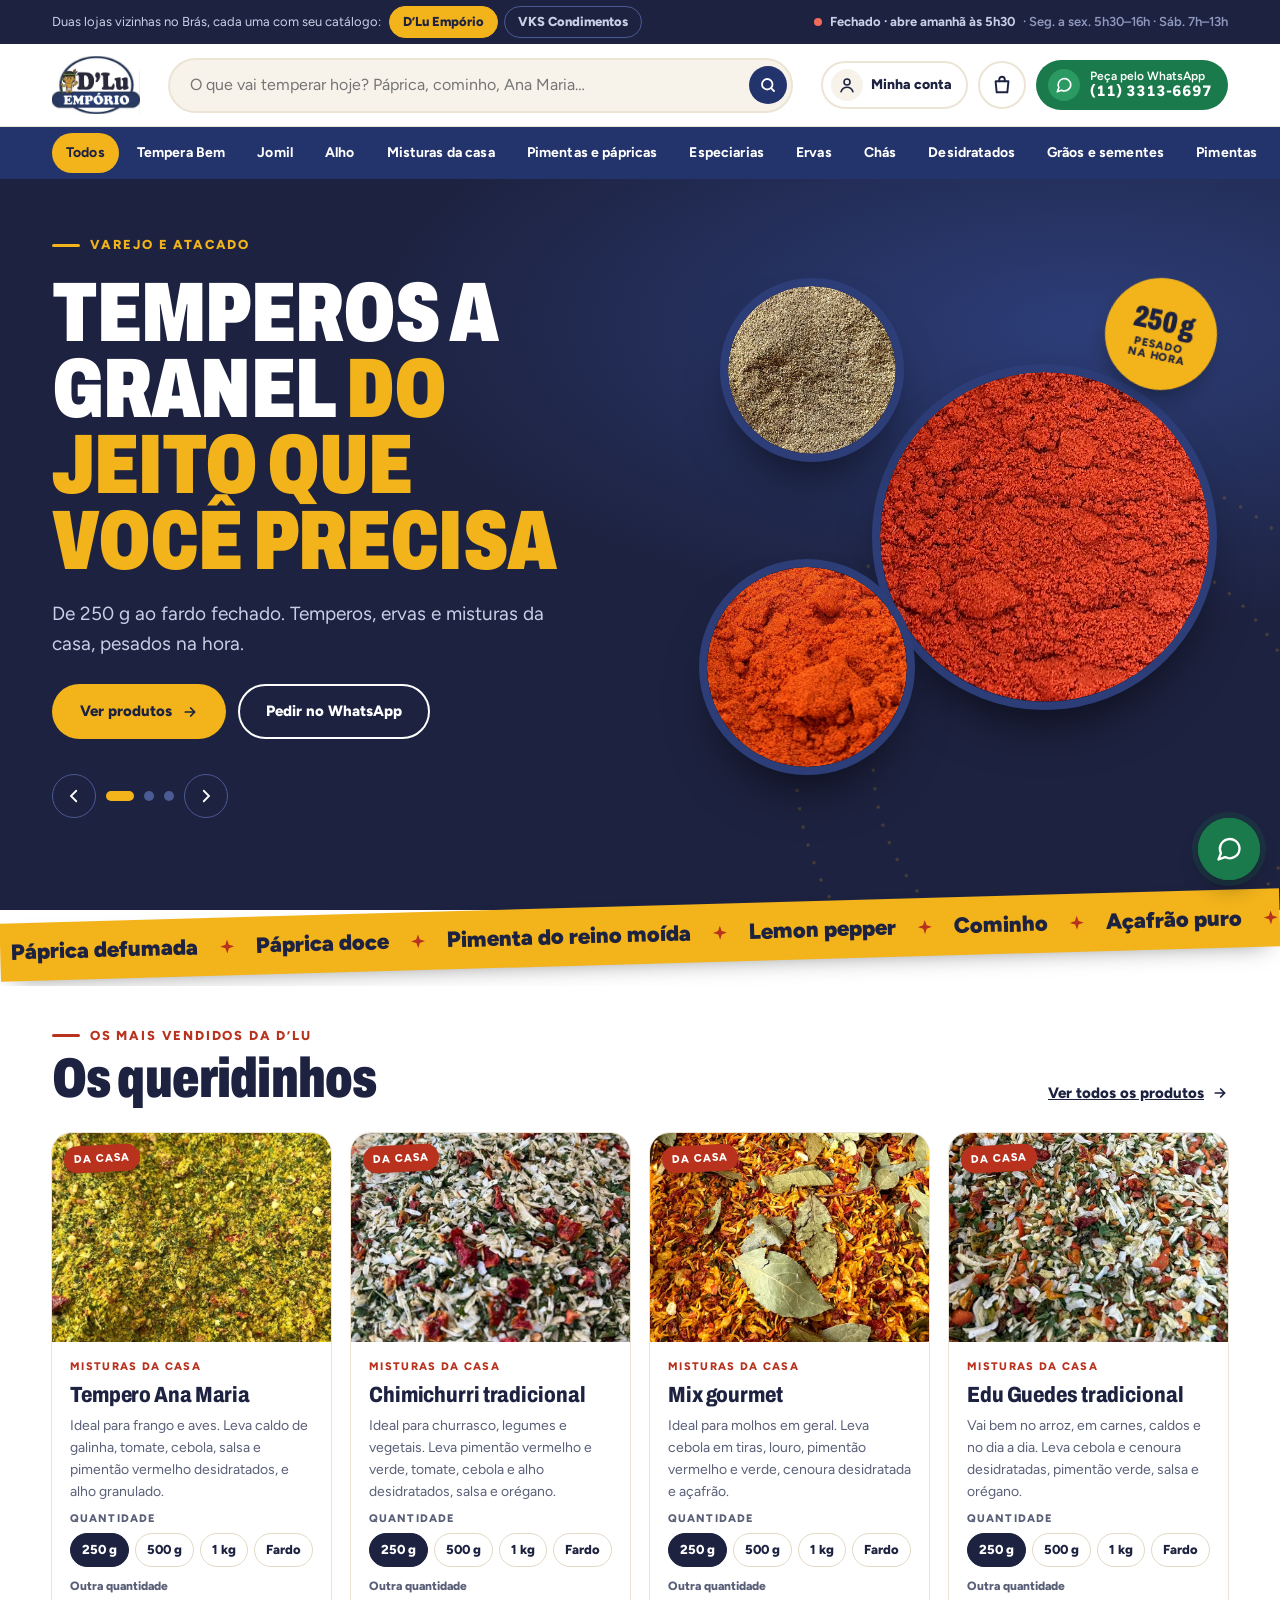
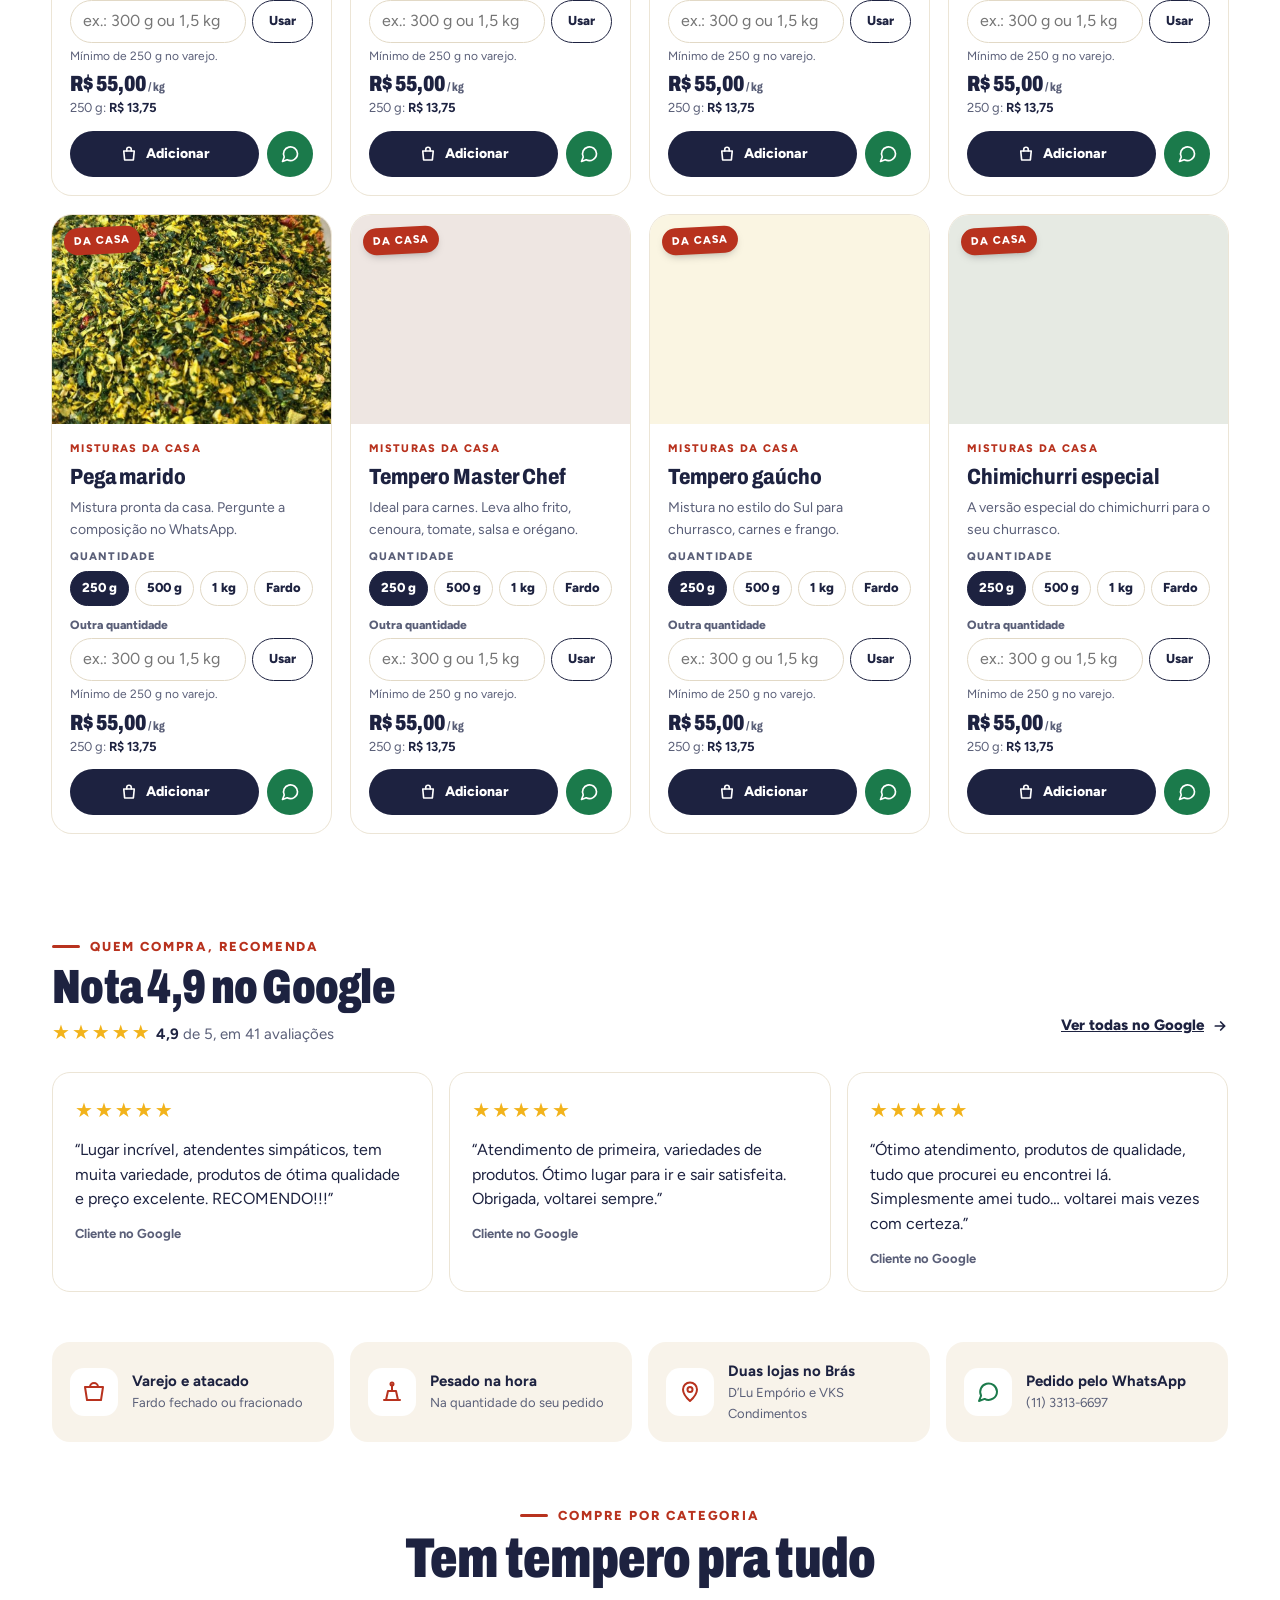
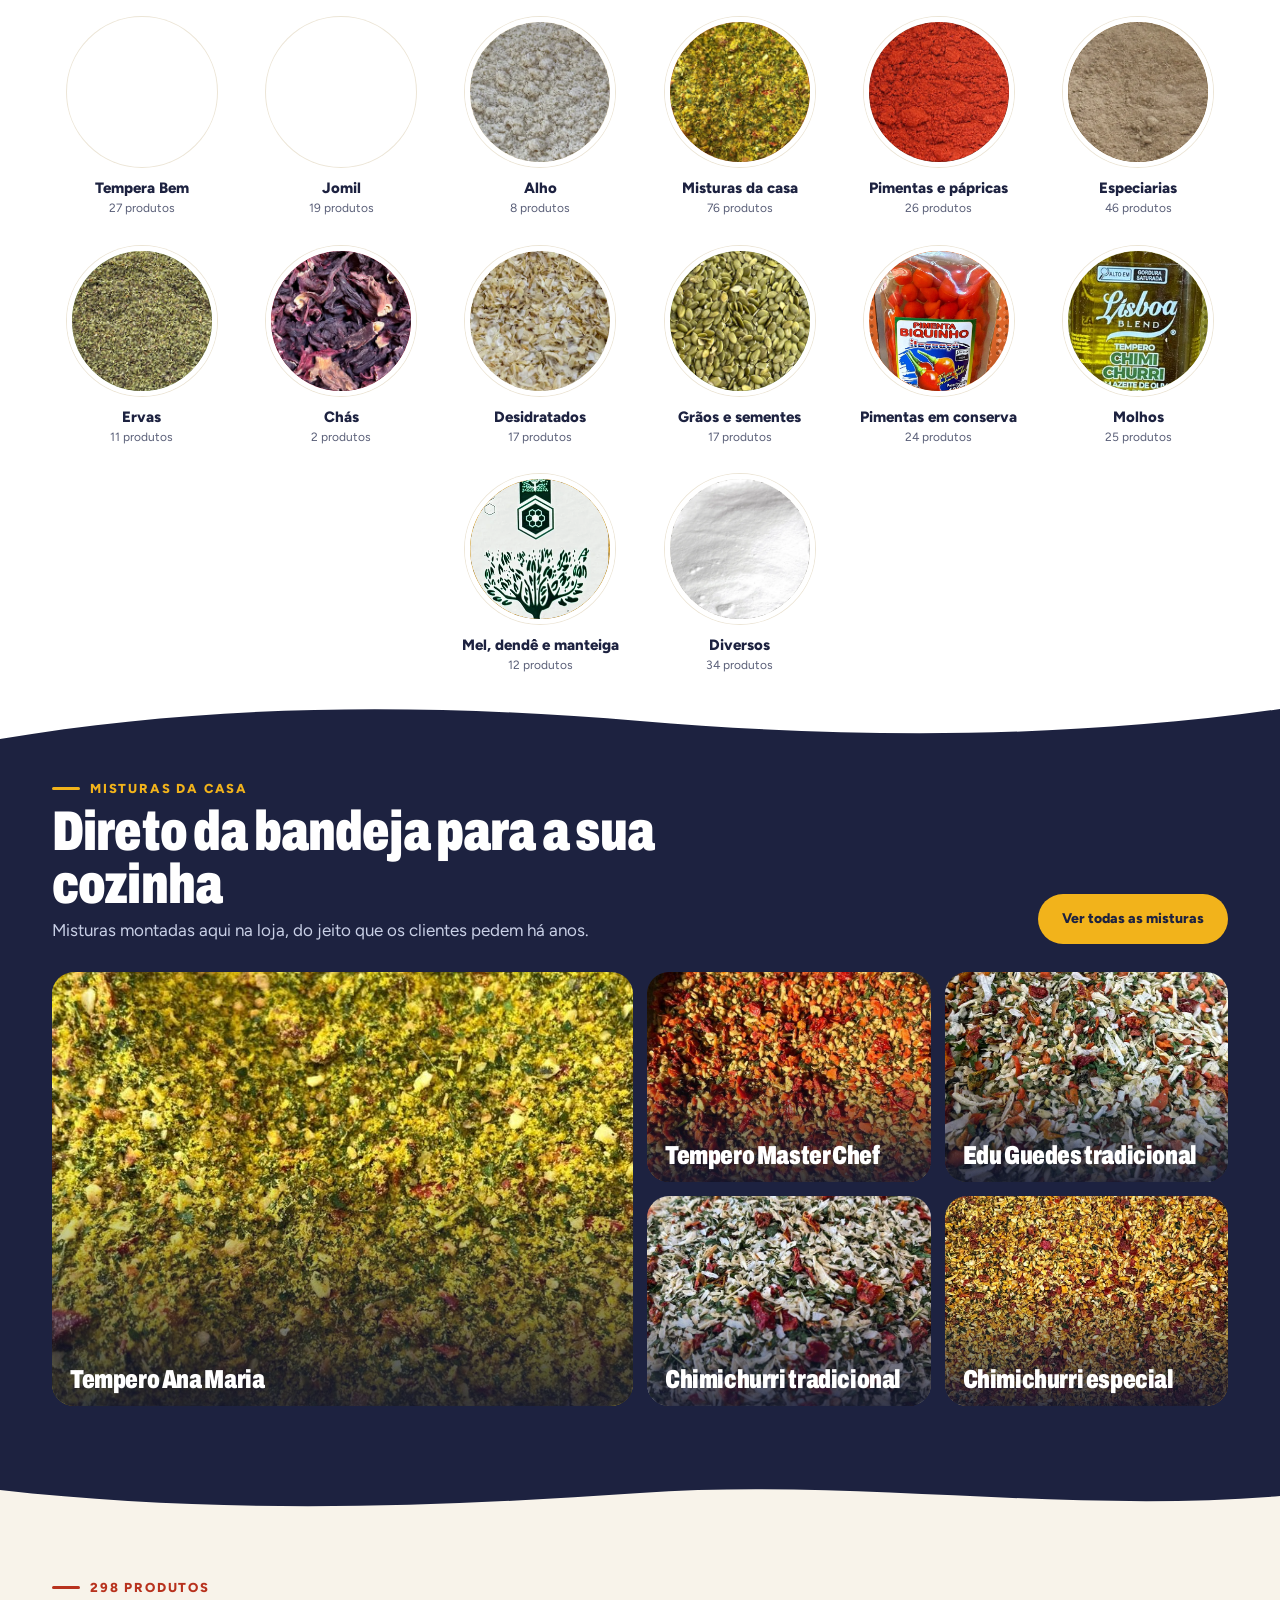
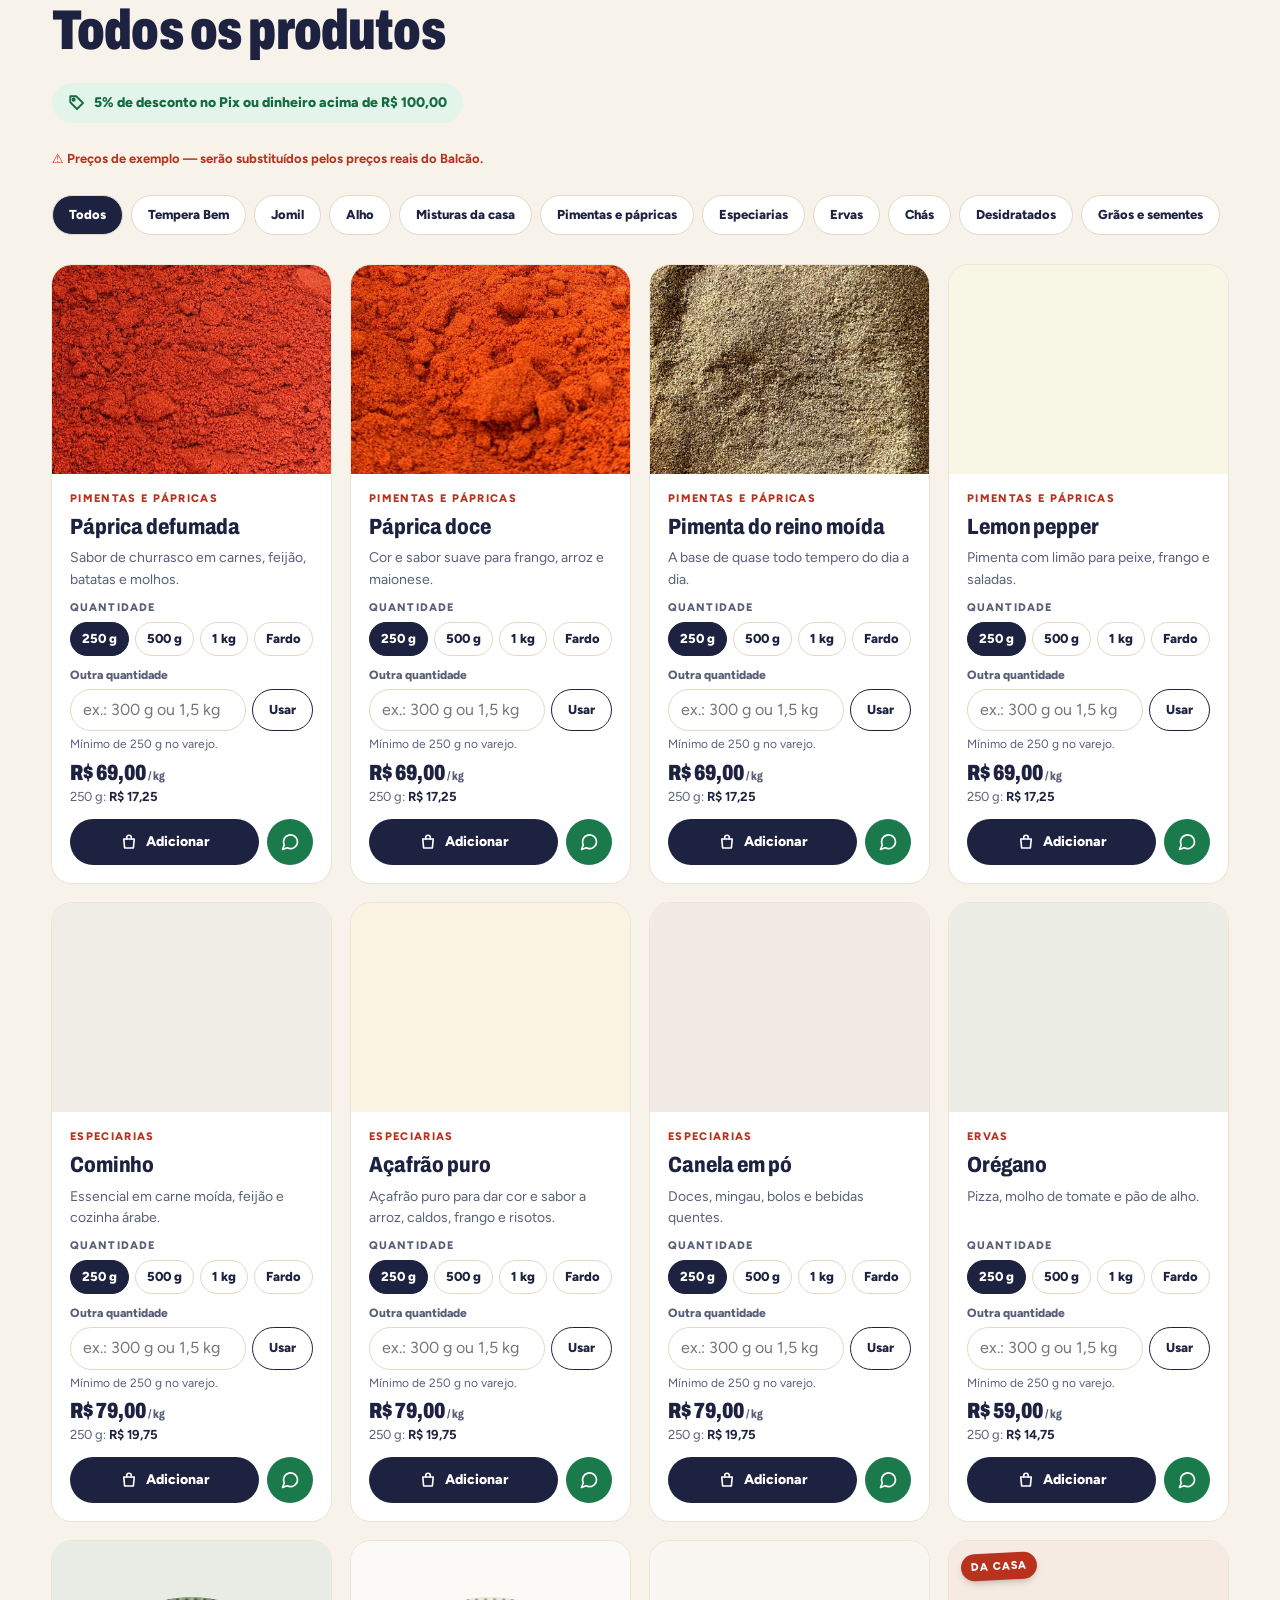
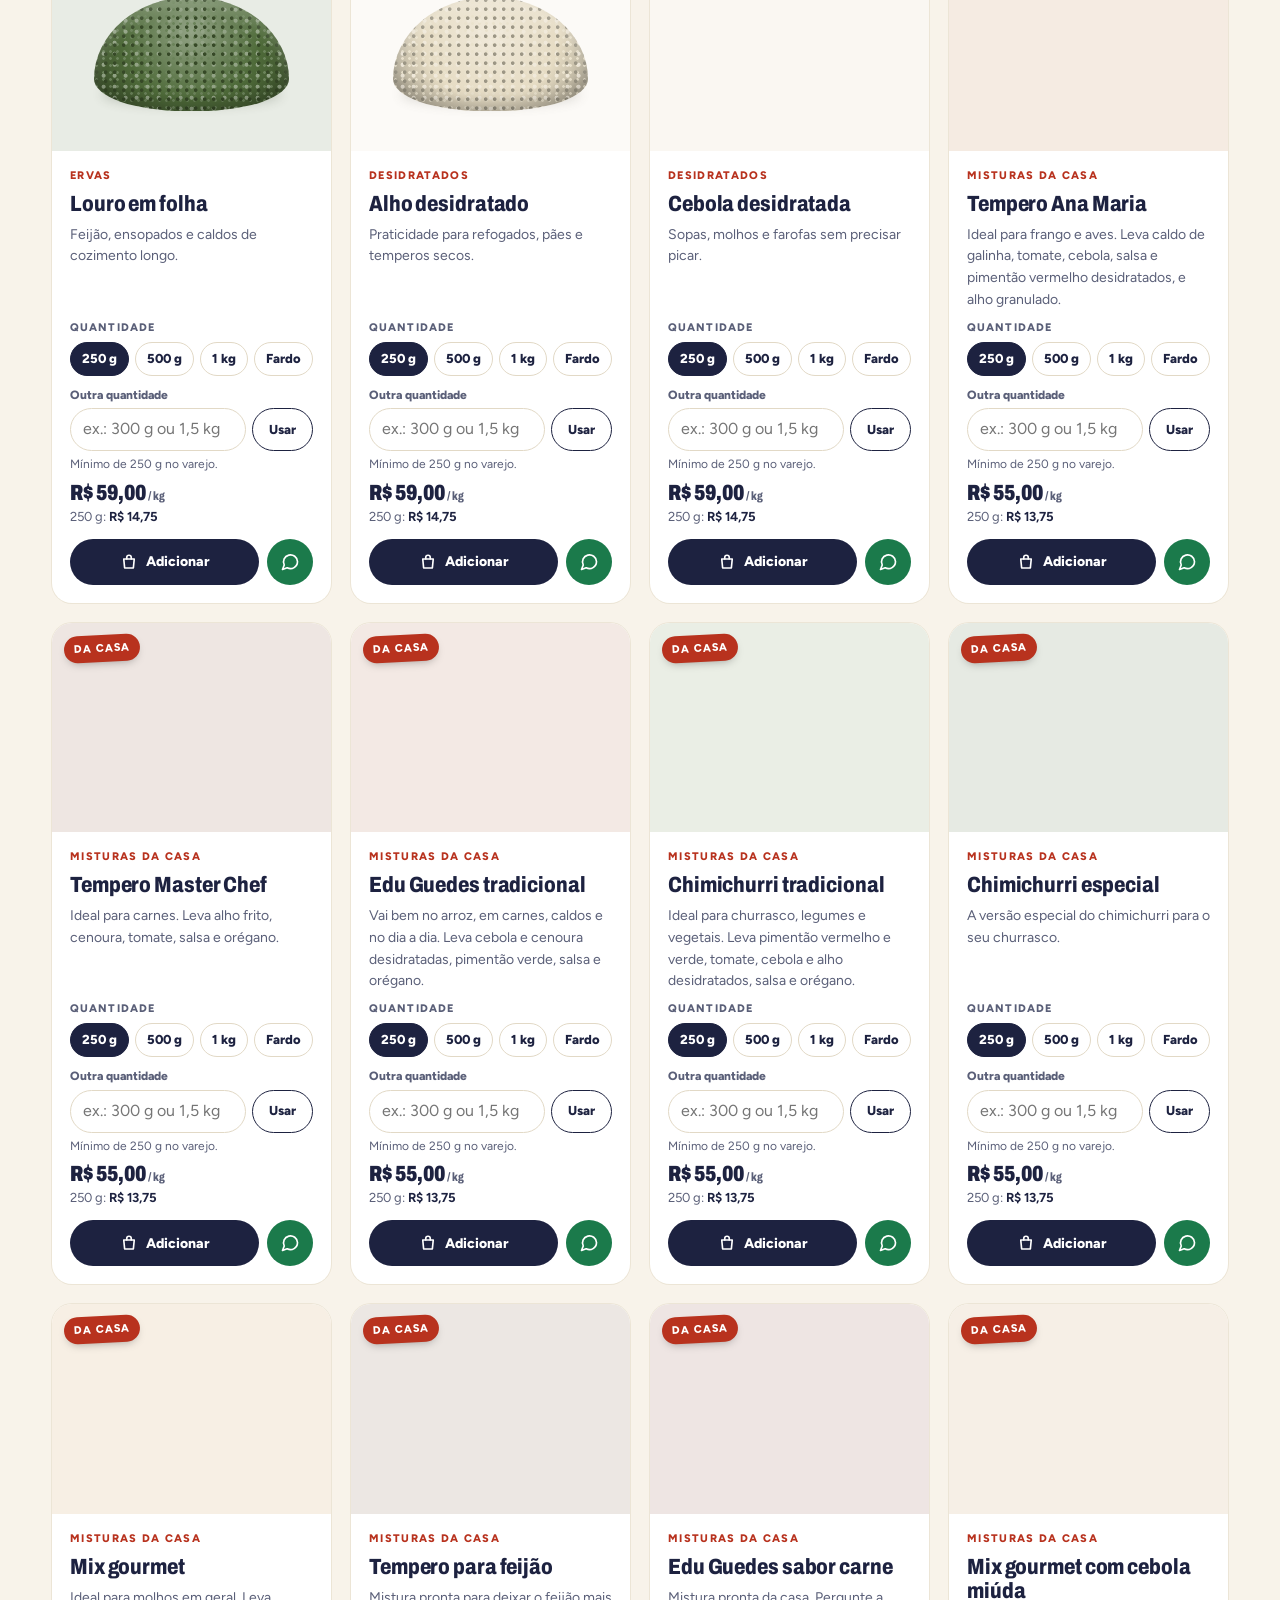
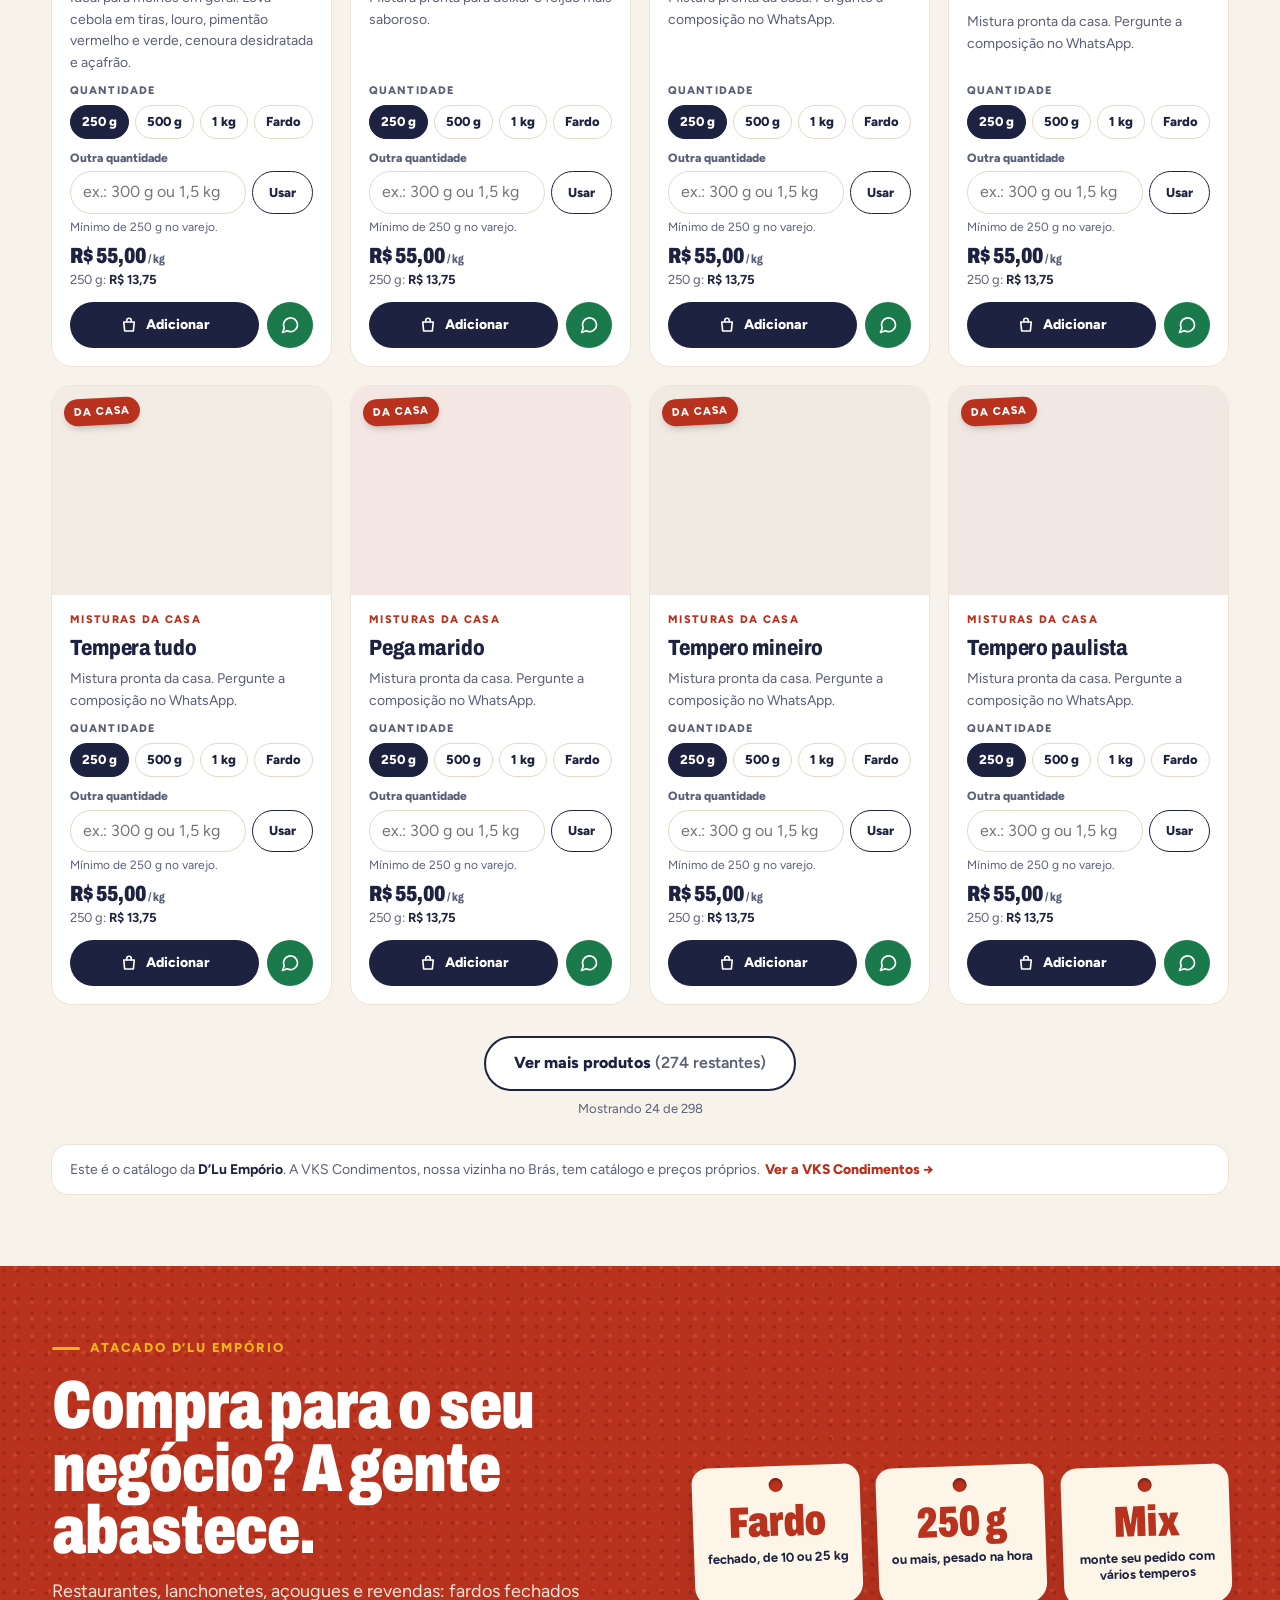
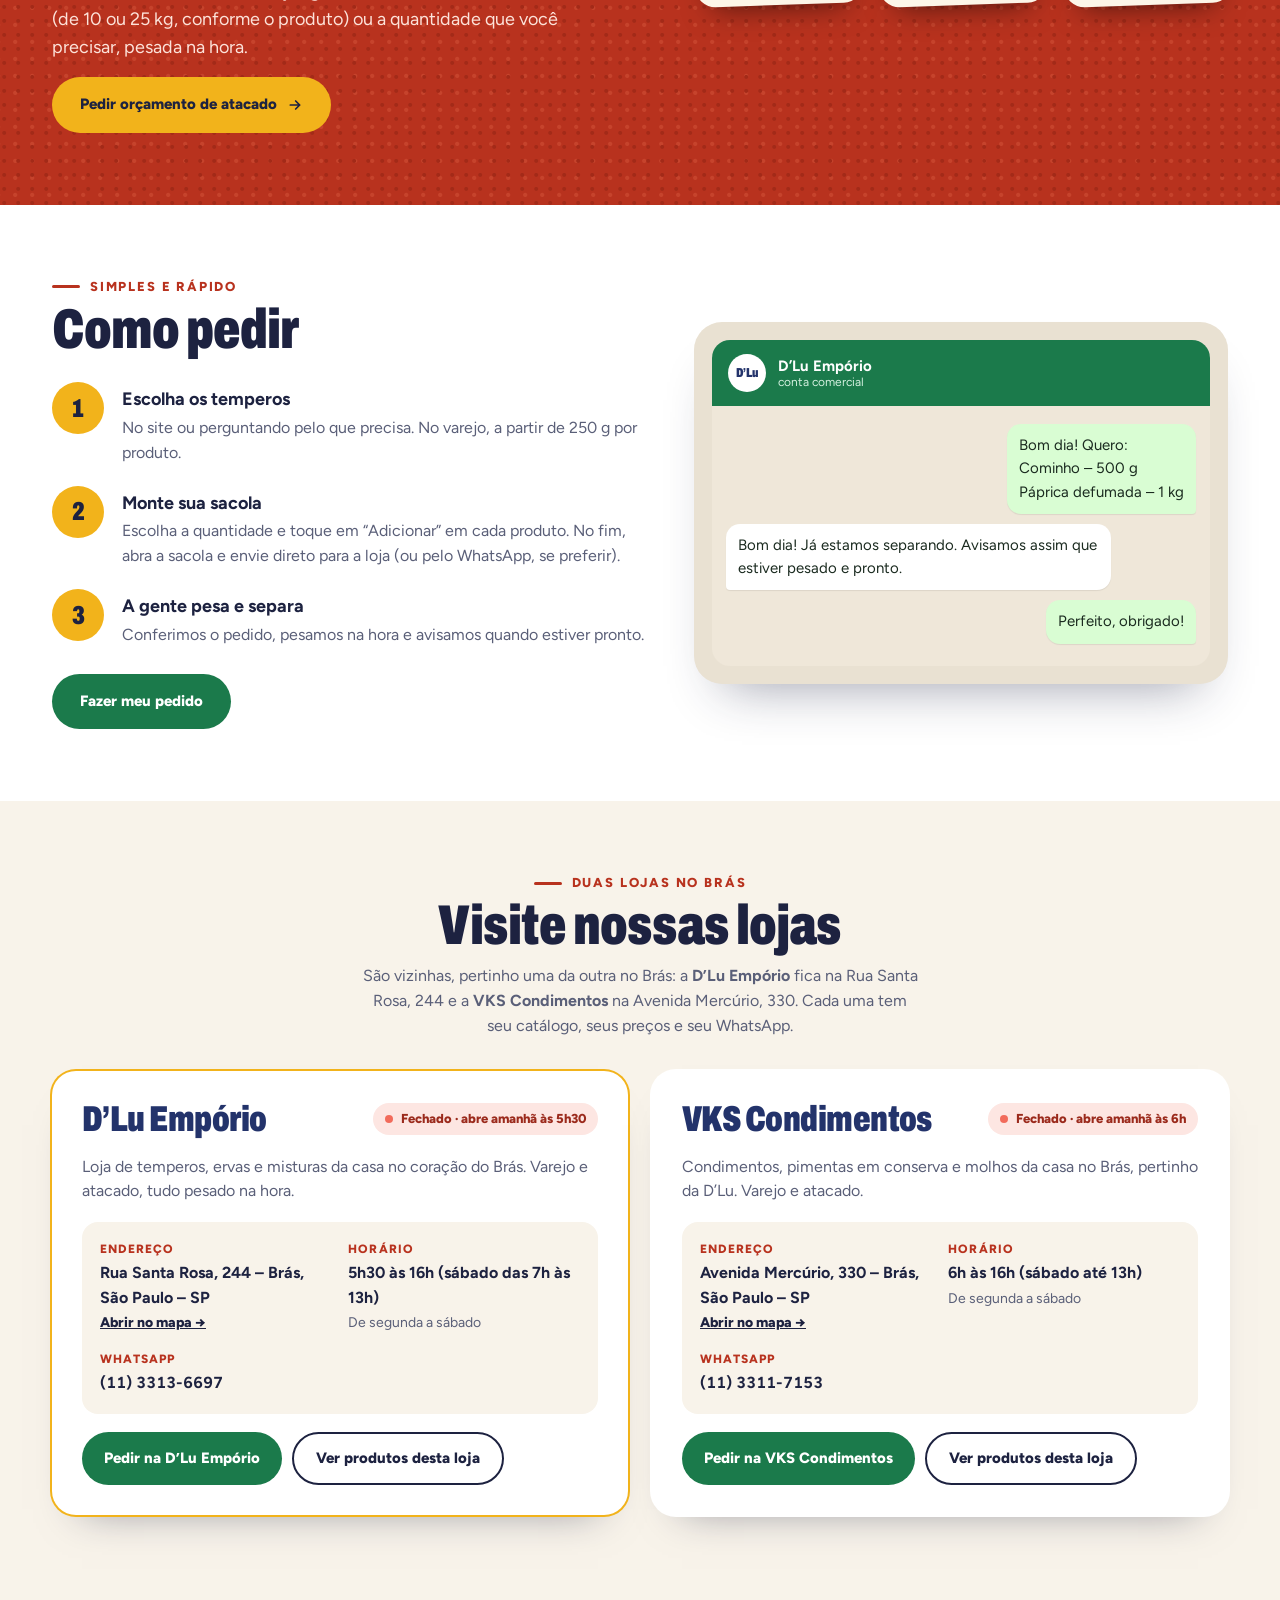
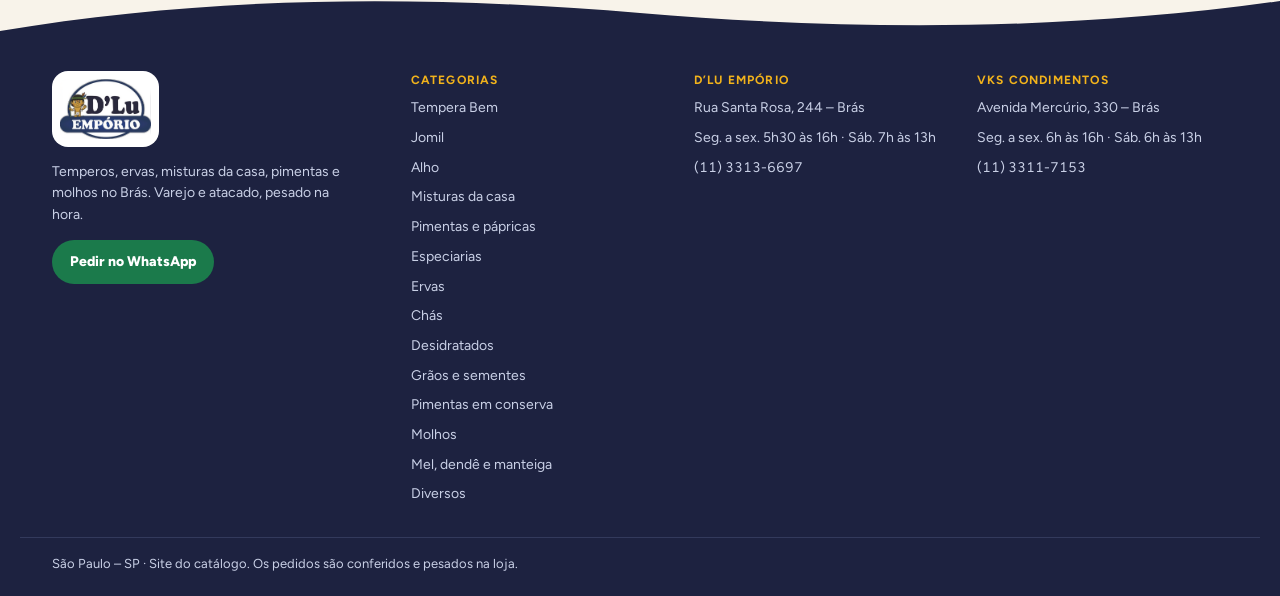
==== commit 7139046d: "Cache: navegador sempre busca a versão nova (domínio próprio) Co-Authored-By: Claude Opus 5.5 <norep" ====
--- a/index.html
+++ b/index.html
@@ -9,7 +9,7 @@
 <meta property="og:description" content="Temperos a granel no Brás. Varejo e atacado, pesado na hora.">
 <meta property="og:type" content="website">
 <link rel="icon" href="data:image/svg+xml,%3Csvg xmlns='http://www.w3.org/2000/svg' viewBox='0 0 32 32'%3E%3Crect width='32' height='32' rx='7' fill='%231d2240'/%3E%3Cpath d='M16 5l2.8 8.4L27 16l-8.2 2.6L16 27l-2.8-8.4L5 16l8.2-2.6z' fill='%23f2b31b'/%3E%3C/svg%3E">
-<link rel="stylesheet" href="estilo.css">
+<link rel="stylesheet" href="estilo.css?v=202610270807">
 </head>
 <body>
 <div id="app" style="width:100%;position:relative">
@@ -25,7 +25,7 @@
   <div id="folha"></div>
   <noscript><div style="padding:40px;text-align:center;font-family:sans-serif">Este site precisa de JavaScript. Pelo WhatsApp: D’Lu (11) 3313-6697 · VKS (11) 3311-7153.</div></noscript>
 </div>
-<script src="dados/catalogo.js"></script>
-<script src="app.js"></script>
+<script src="dados/catalogo.js?v=202610270807"></script>
+<script src="app.js?v=202610270807"></script>
 </body>
 </html>
--- a/estilo.css
+++ b/estilo.css
@@ -278,3 +278,29 @@
   .trust > div > span:first-child{width:40px!important;height:40px!important}
 }
 @media (max-width:360px){.loja-pill{font-size:11.5px;padding:6px 8px}.barra-status{font-size:11px}}
+.aval-grade{display:grid;grid-template-columns:repeat(3,1fr);gap:16px}
+@media (max-width:760px){.aval-grade{display:flex;overflow-x:auto;scroll-snap-type:x mandatory;scroll-padding-left:16px;gap:12px;margin:0 -16px;padding:0 16px 6px}.aval-grade .aval{flex:0 0 82%;scroll-snap-align:start}}
+/* círculos das categorias: sempre redondos (sem aspect-ratio, que falha no Safari do iPhone) */
+.circ{min-width:0;width:100%}
+.circ .dot{position:relative;display:block;width:100%;max-width:150px;border-radius:50%;overflow:hidden;flex-shrink:0;box-sizing:border-box}
+.circ .dot::before{content:"";display:block;padding-top:100%}
+.circ .dot-in{position:absolute;inset:0;border-radius:50%;overflow:hidden}
+.circ .dot-in img{position:absolute;inset:0;width:100%;height:100%;object-fit:cover;display:block;border-radius:50%}
+
+/* troca de tamanho/tipo: a foto entra com um leve zoom */
+.midia-img.troca{animation:troca-foto .35s cubic-bezier(.2,.8,.3,1.2)}
+@keyframes troca-foto{from{opacity:0;transform:scale(.9) translateY(6px)}to{opacity:1;transform:none}}
+@media (prefers-reduced-motion:reduce){.midia-img.troca{animation:none}}
+
+/* granel: preço do kg em destaque e caixinha de quantidade livre */
+.preco .por-kg{font-size:.55em;font-weight:800;color:var(--c-mudo)}
+.preco-qtd{font-size:13px;color:var(--c-mudo)}
+.preco-qtd b{color:var(--c-escuro)}
+.qtd-livre{display:flex;flex-direction:column;gap:4px;margin-top:4px}
+.qtd-livre label{font-size:12px;font-weight:800;color:var(--c-mudo)}
+.qtd-linha{display:flex;gap:6px}
+.qtd-linha input{flex:1;min-width:0;font:inherit;font-size:16px;padding:8px 12px;min-height:40px;border-radius:999px;border:1.5px solid var(--c-borda2);background:#fff;color:var(--c-escuro)}
+.qtd-linha input:focus{outline:2px solid var(--c-destaque);outline-offset:1px;border-color:var(--c-escuro)}
+.qtd-linha button{font:inherit;font-size:13px;font-weight:800;padding:0 16px;min-height:40px;border-radius:999px;border:1.5px solid var(--c-escuro);background:#fff;color:var(--c-escuro);cursor:pointer}
+.qtd-dica{font-size:12px;color:var(--c-mudo)}
+.qtd-dica.qtd-erro{color:var(--c-acento-esc);font-weight:700}
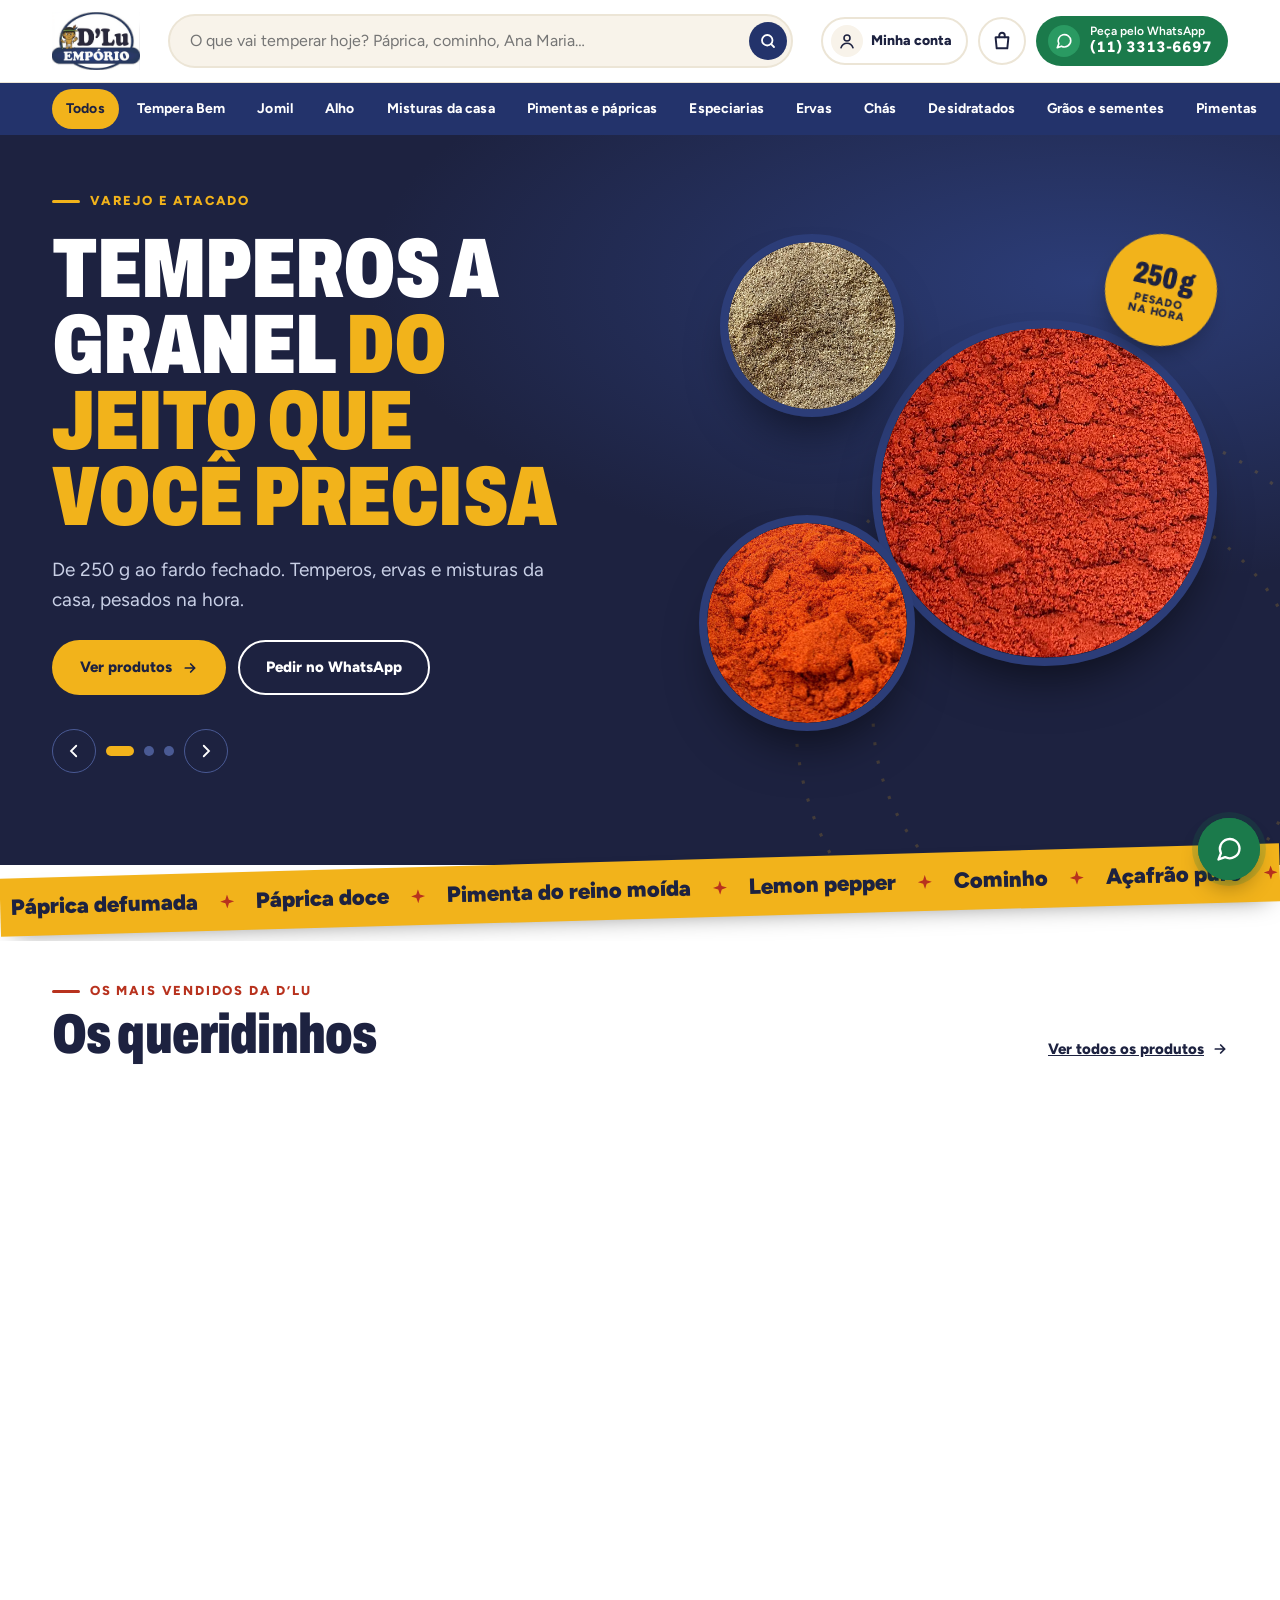
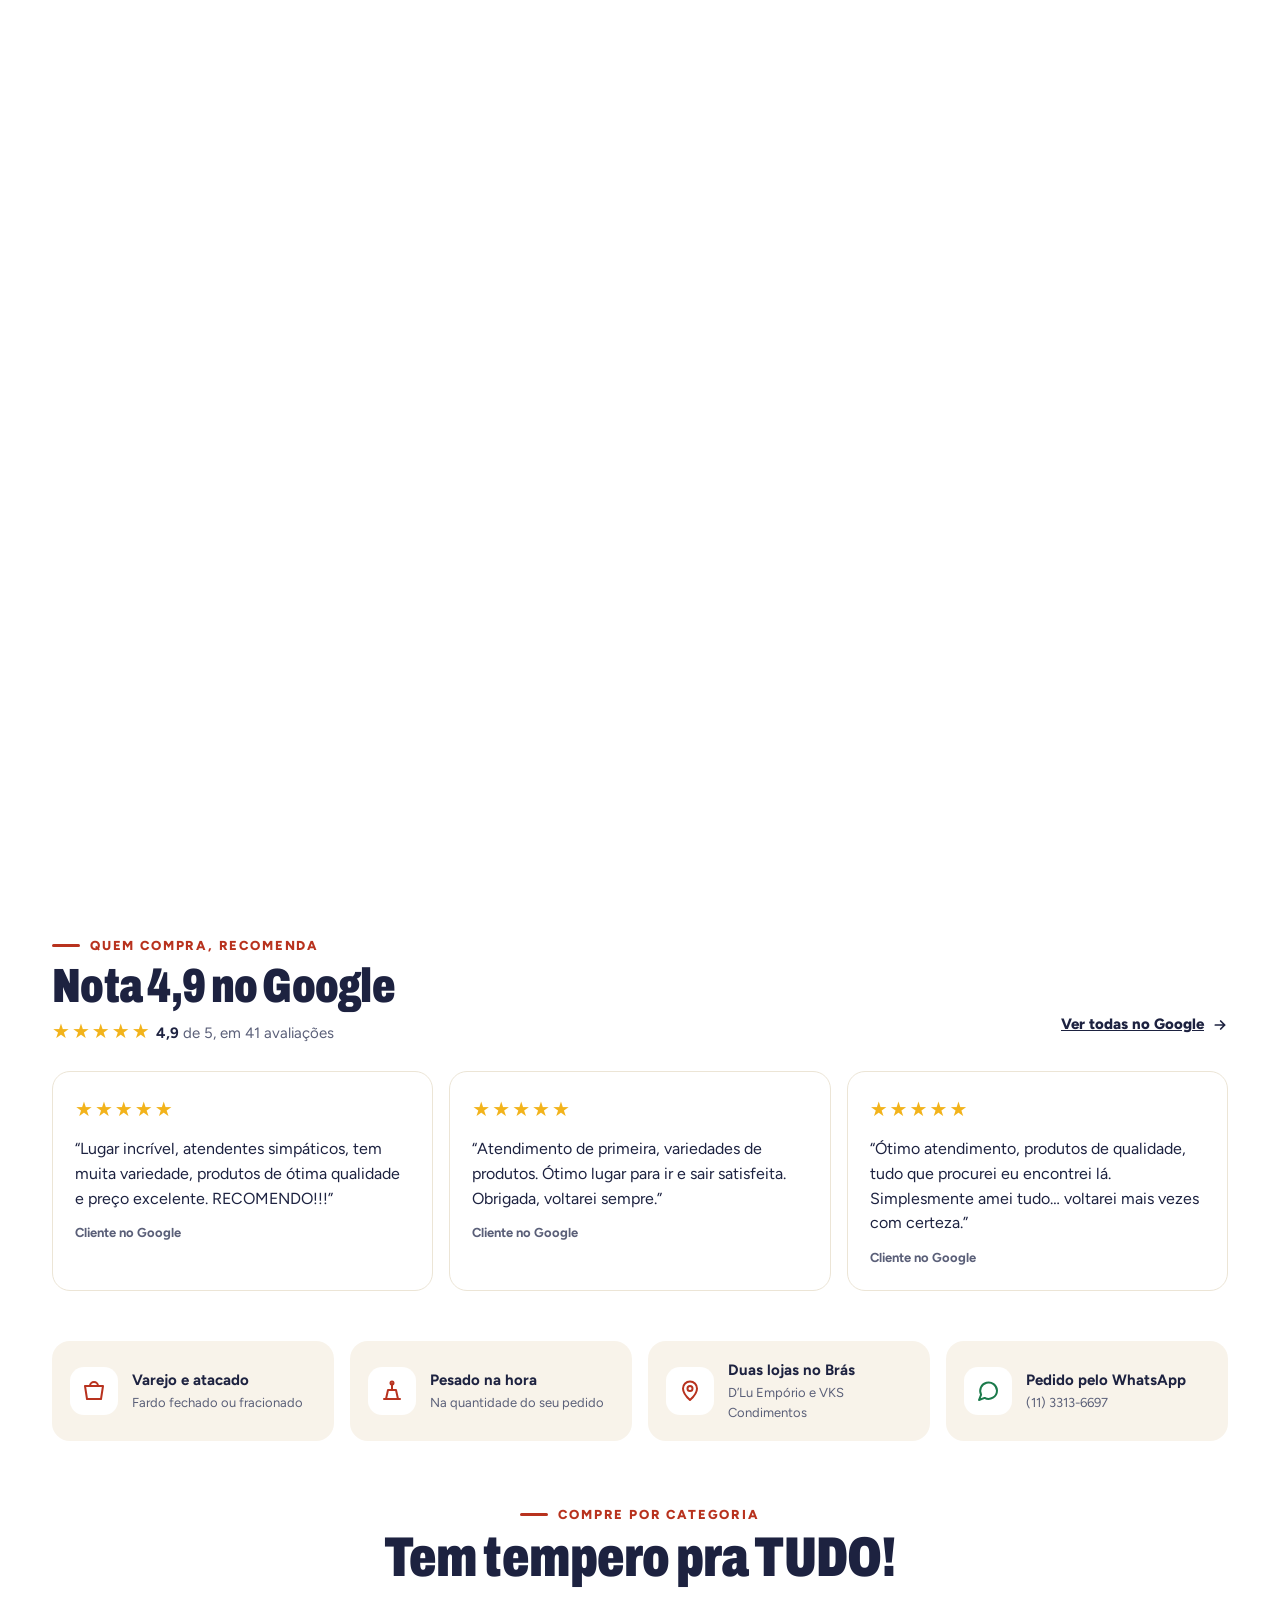
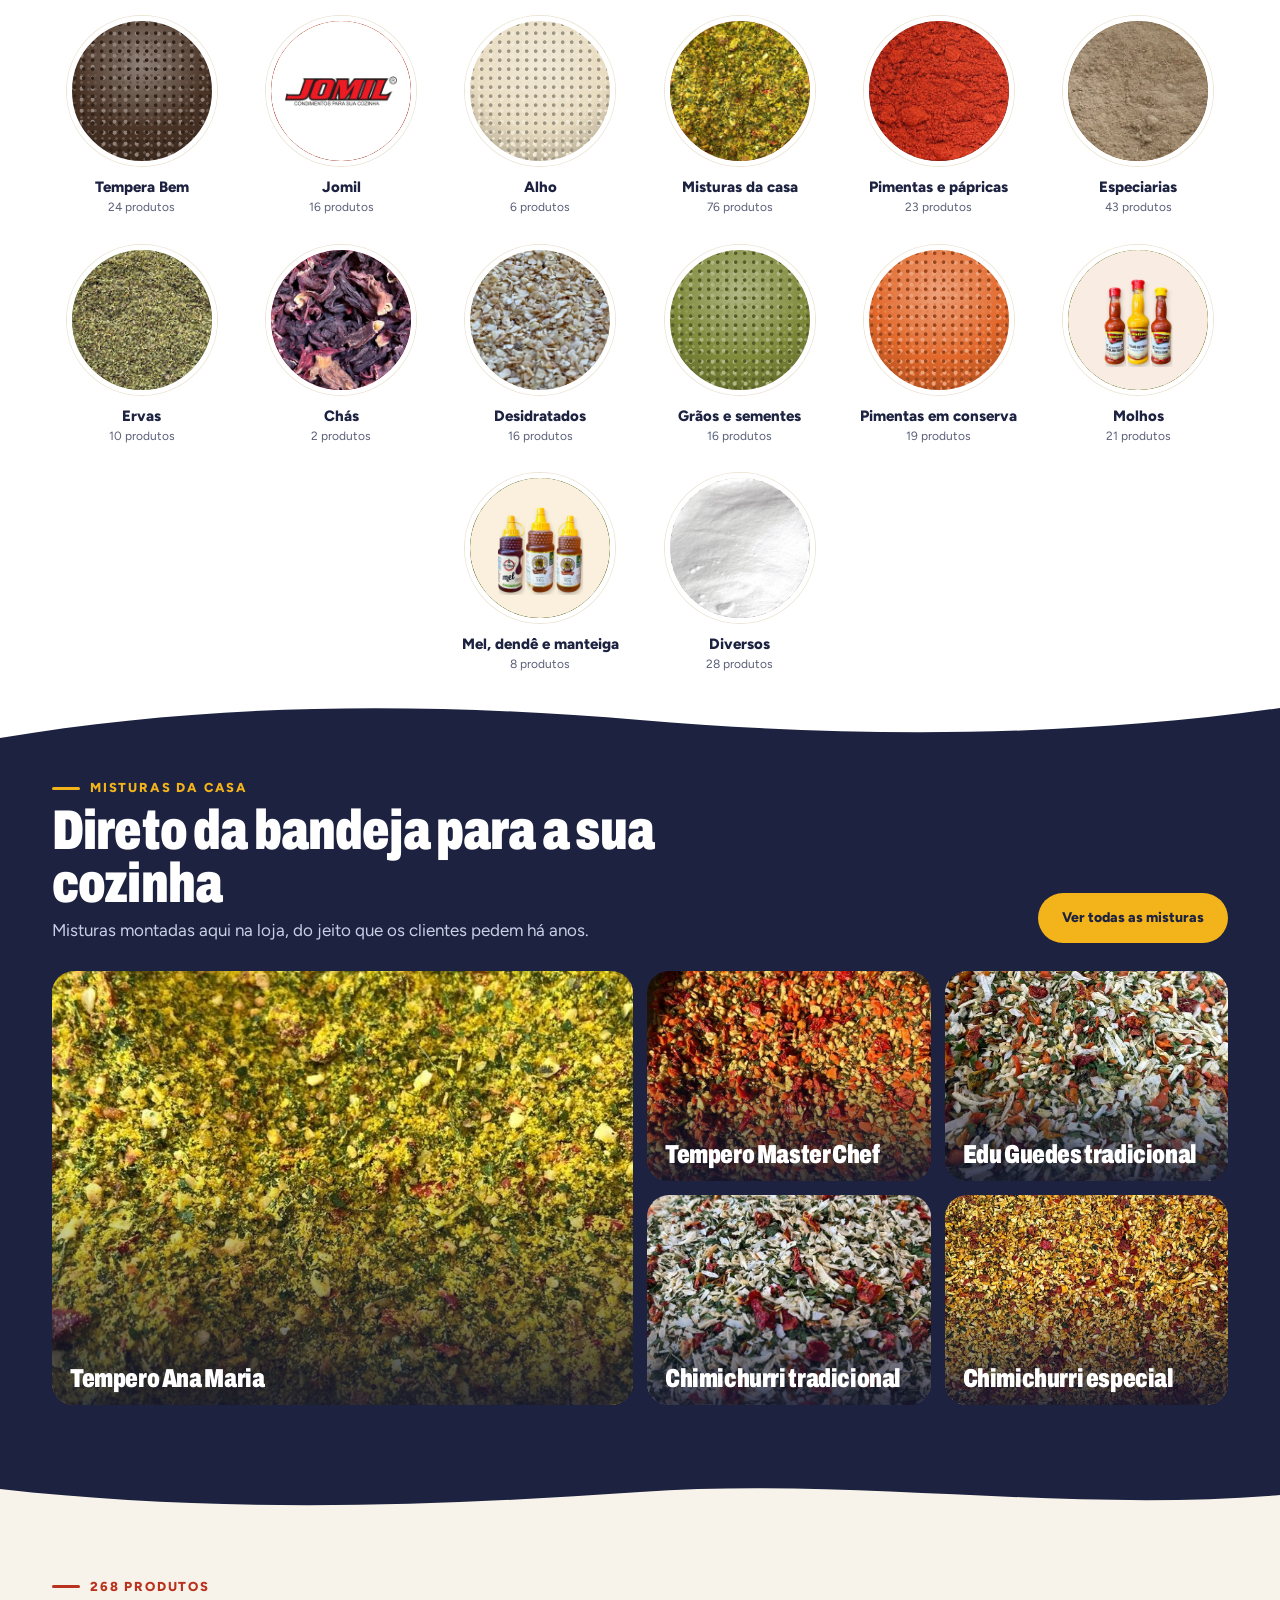
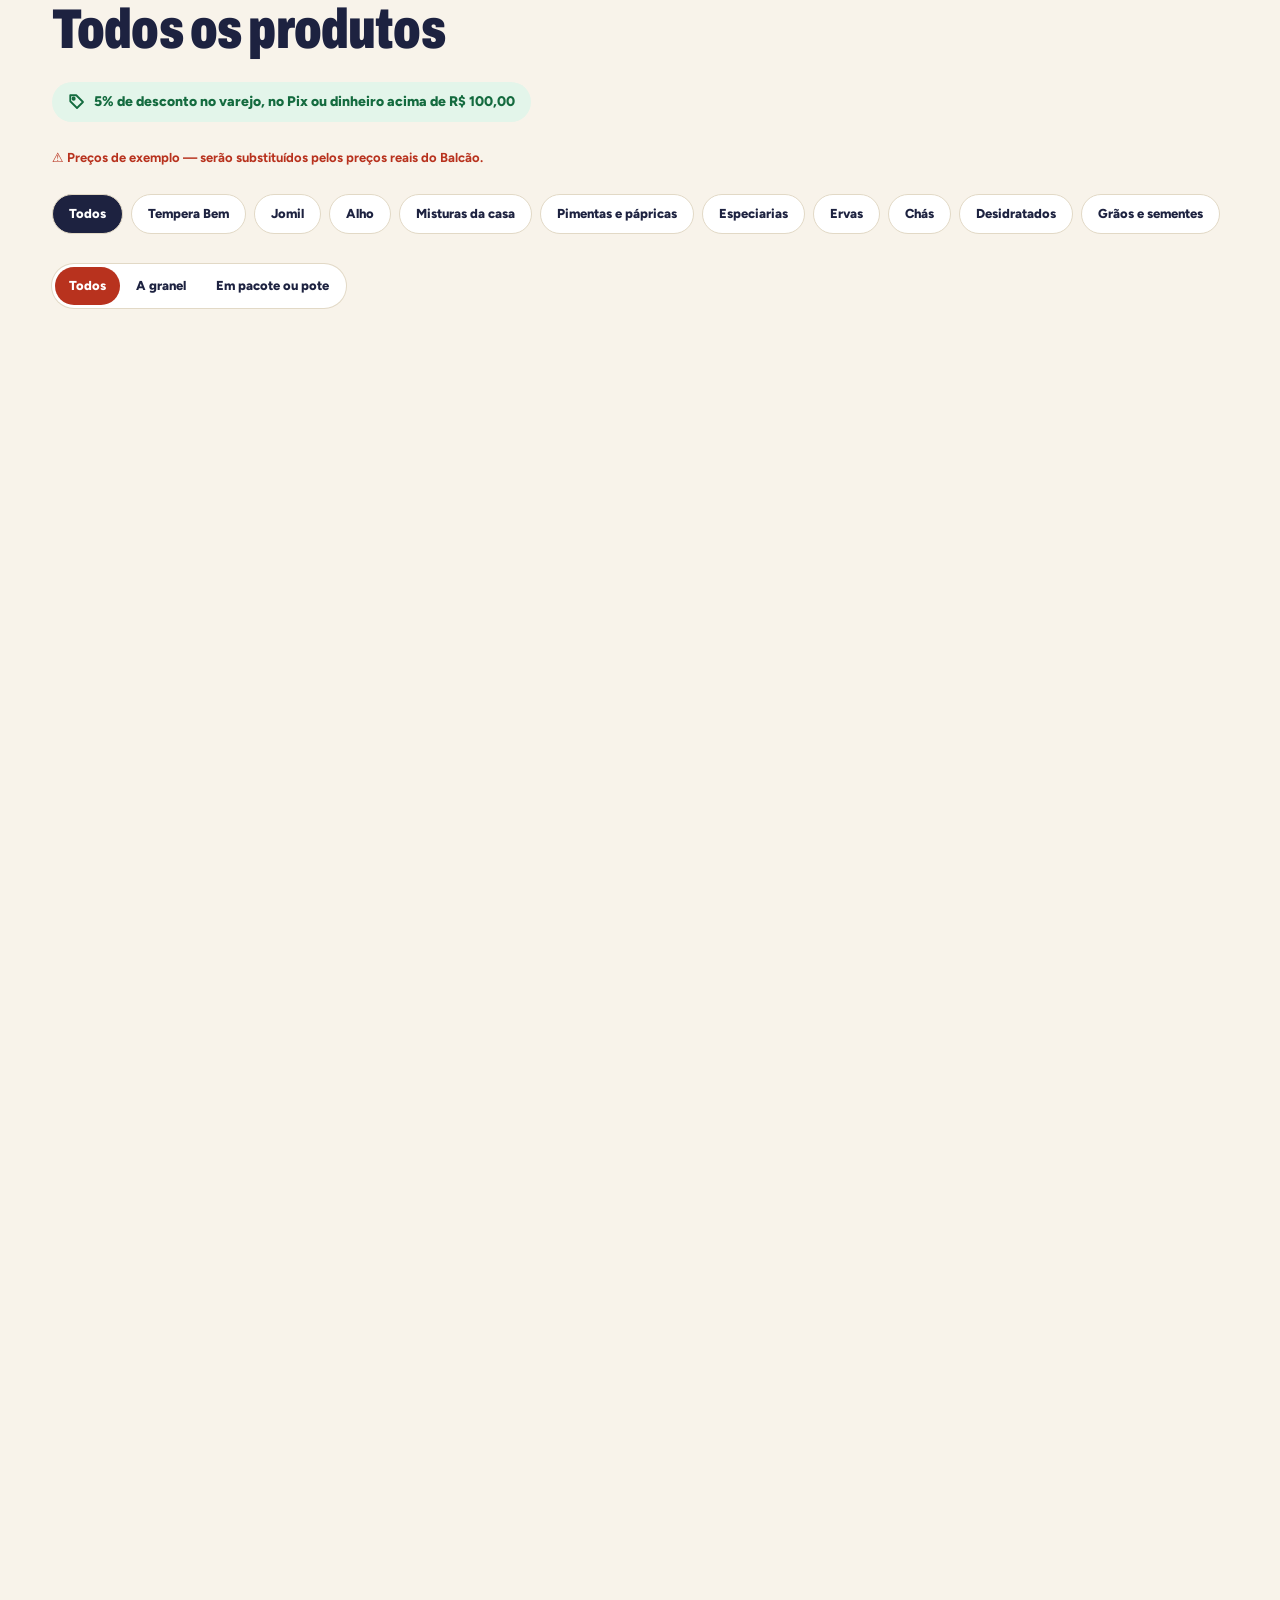
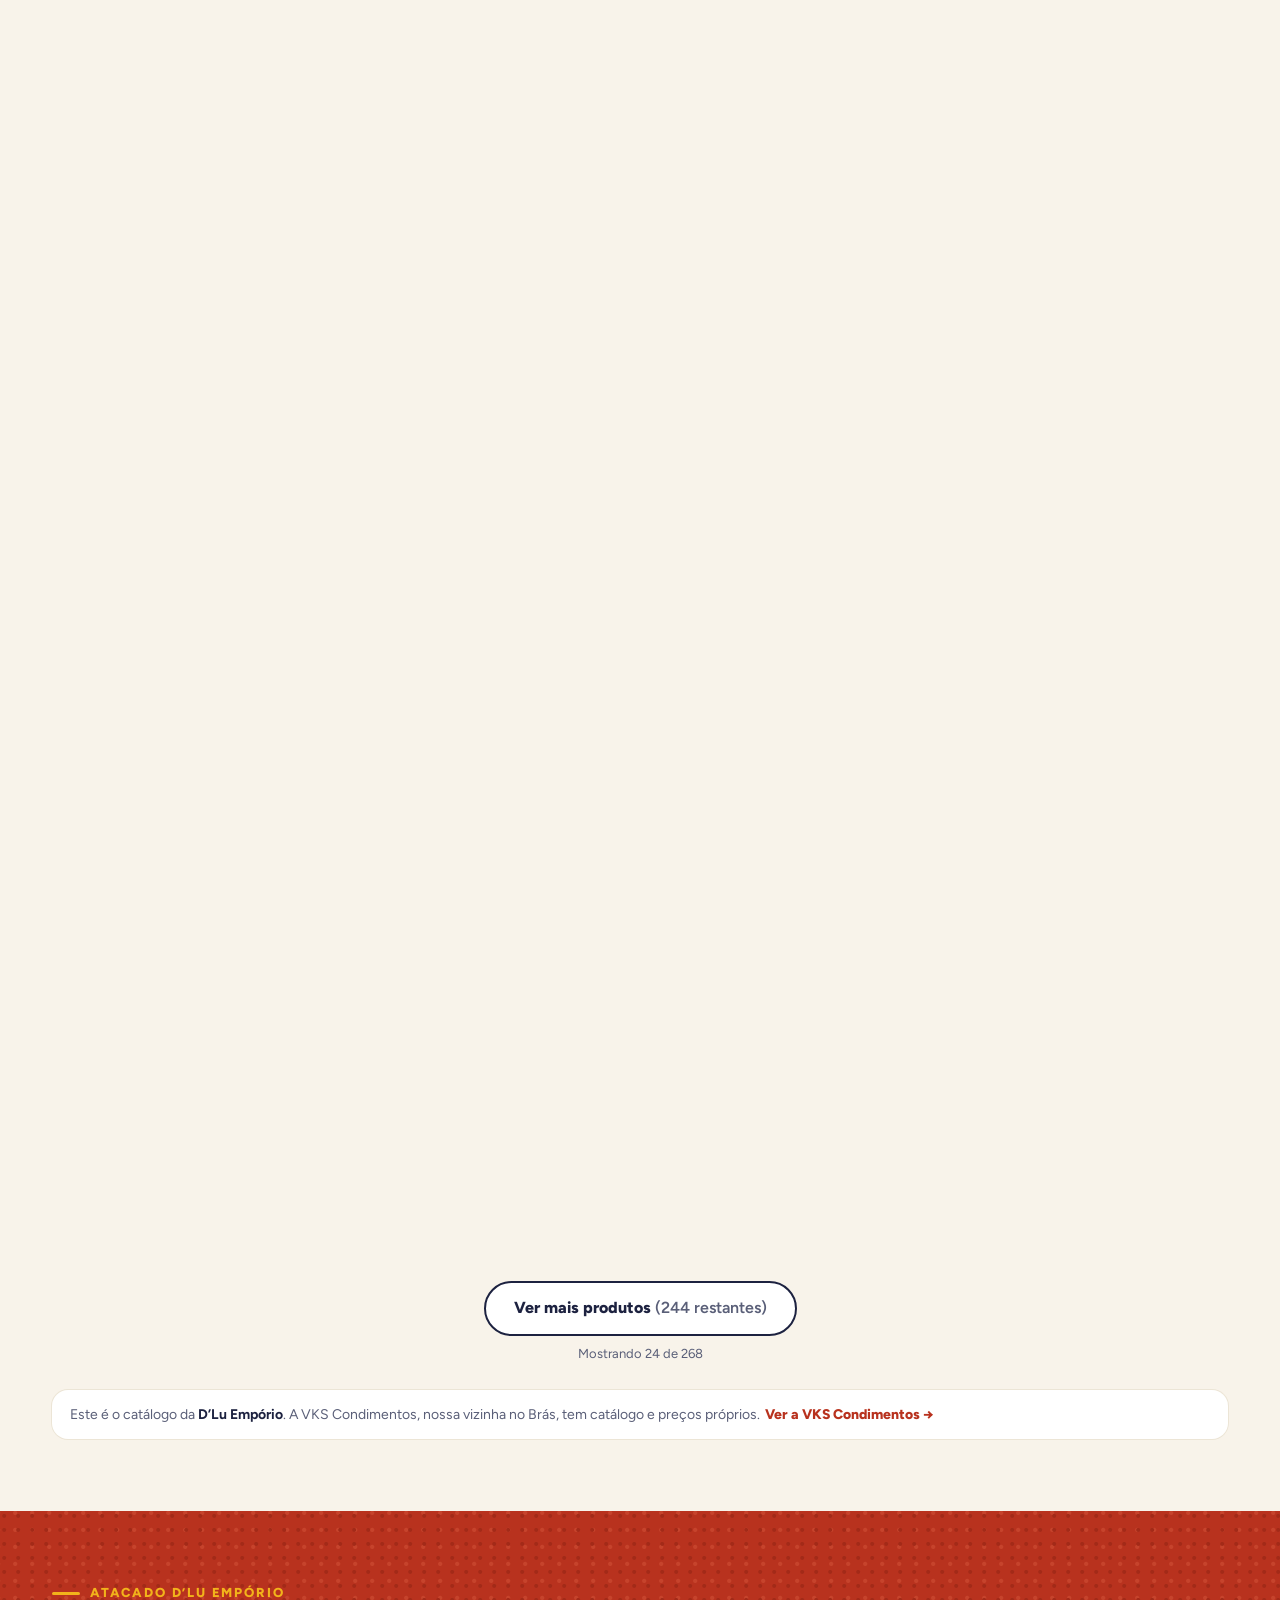
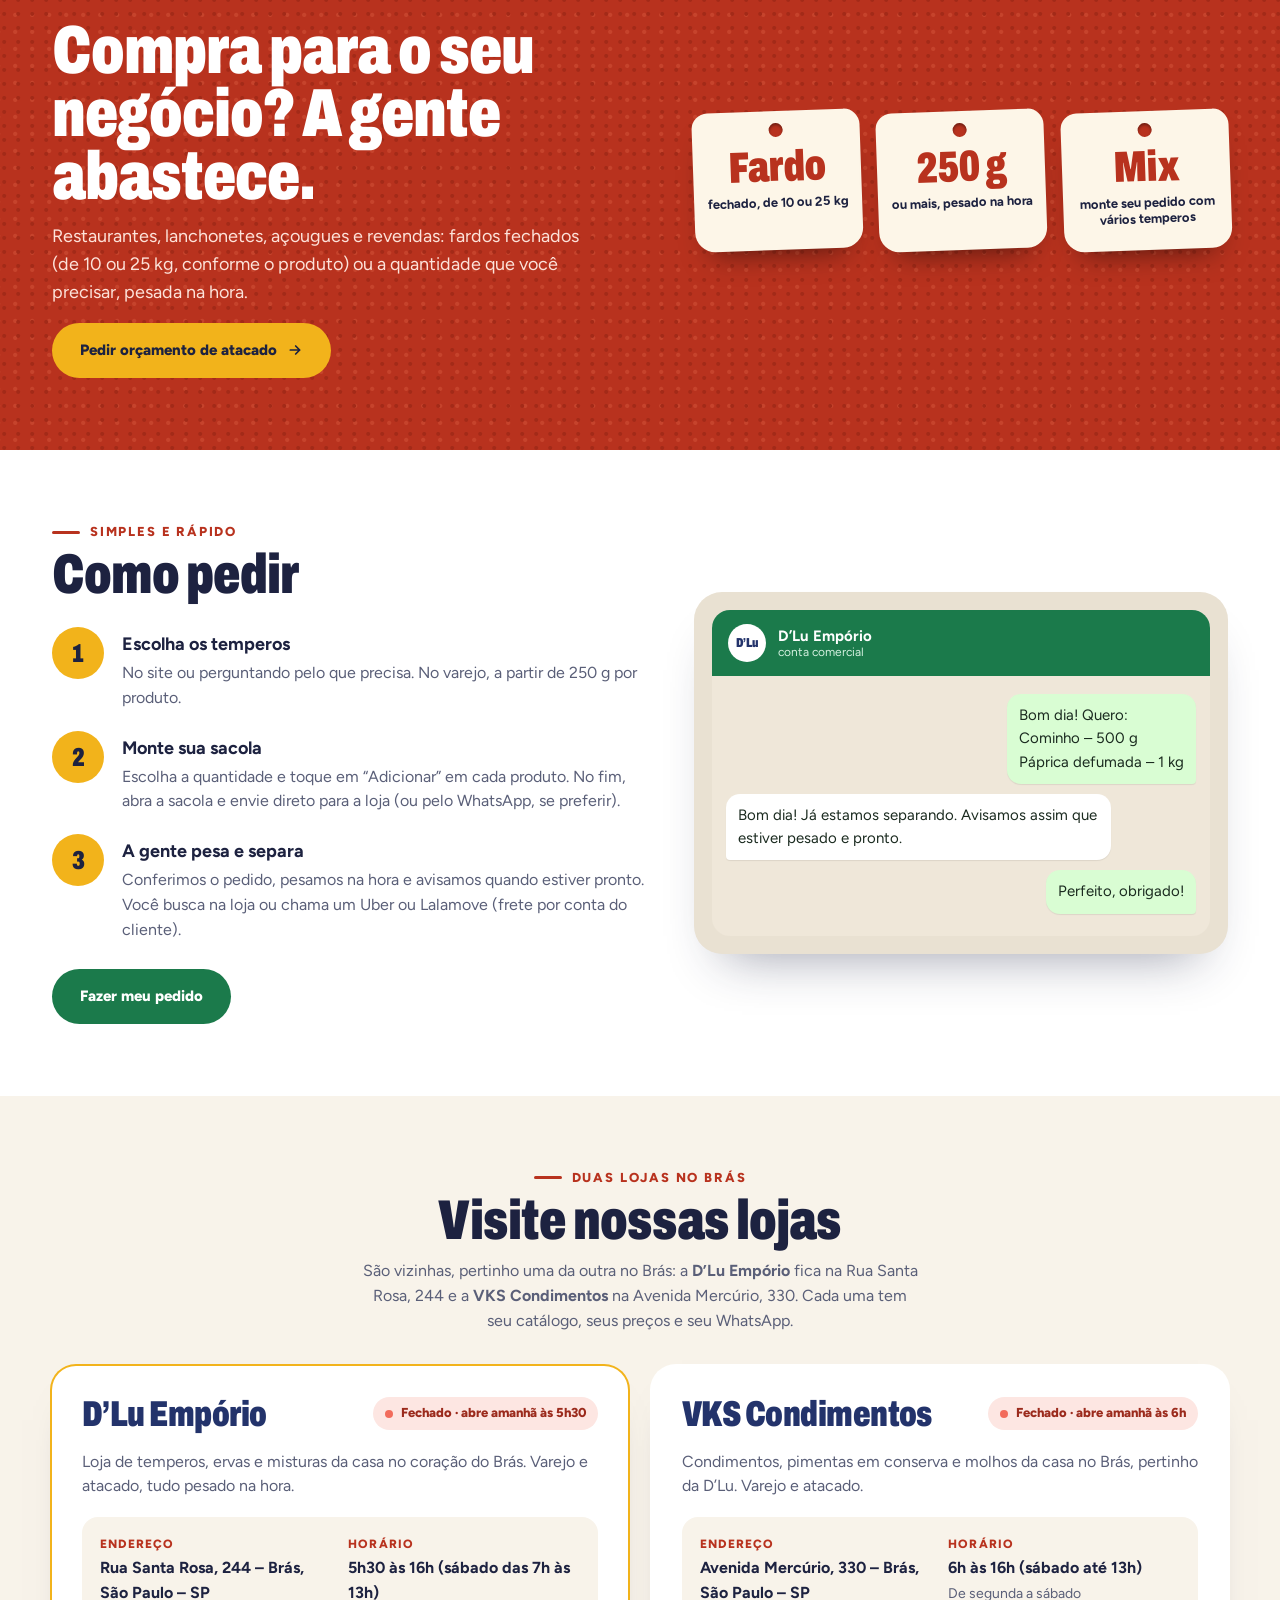
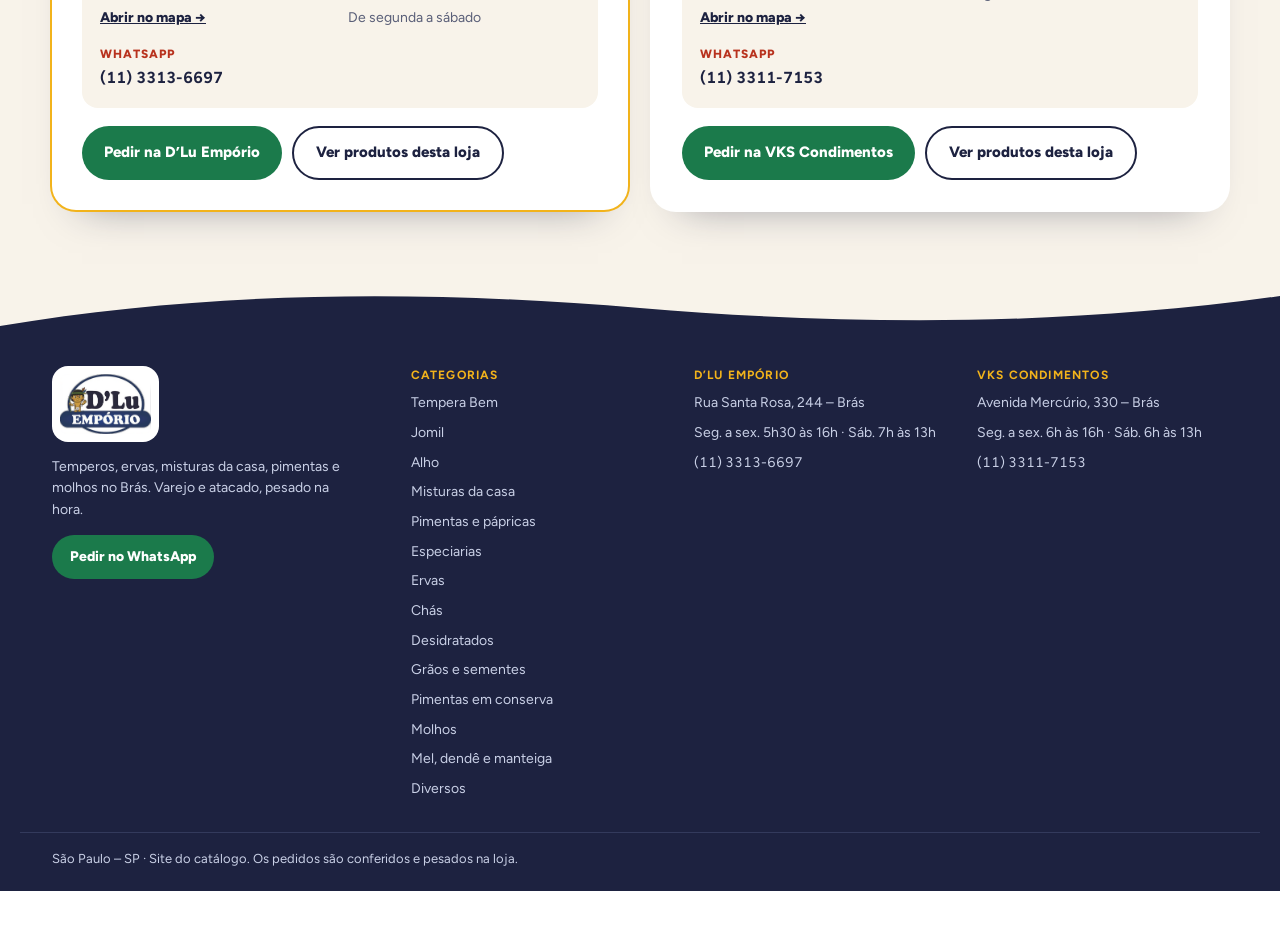
==== commit 6e2276ad: "D'Lu: logo no ícone da aba do navegador Co-Authored-By: Claude Opus 5.5 <noreply@anthropic.com> Clau" ====
--- a/index.html
+++ b/index.html
@@ -8,7 +8,9 @@
 <meta property="og:title" content="D’Lu Empório e VKS Condimentos">
 <meta property="og:description" content="Temperos a granel no Brás. Varejo e atacado, pesado na hora.">
 <meta property="og:type" content="website">
-<link rel="icon" href="data:image/svg+xml,%3Csvg xmlns='http://www.w3.org/2000/svg' viewBox='0 0 32 32'%3E%3Crect width='32' height='32' rx='7' fill='%231d2240'/%3E%3Cpath d='M16 5l2.8 8.4L27 16l-8.2 2.6L16 27l-2.8-8.4L5 16l8.2-2.6z' fill='%23f2b31b'/%3E%3C/svg%3E">
+<link rel="icon" type="image/png" sizes="192x192" href="imagens/icone-dlu-192.png">
+<link rel="icon" type="image/png" sizes="32x32" href="imagens/icone-dlu-32.png">
+<link rel="apple-touch-icon" href="imagens/icone-dlu-180.png">
 <link rel="stylesheet" href="estilo.css?v=202610270807">
 </head>
 <body>
